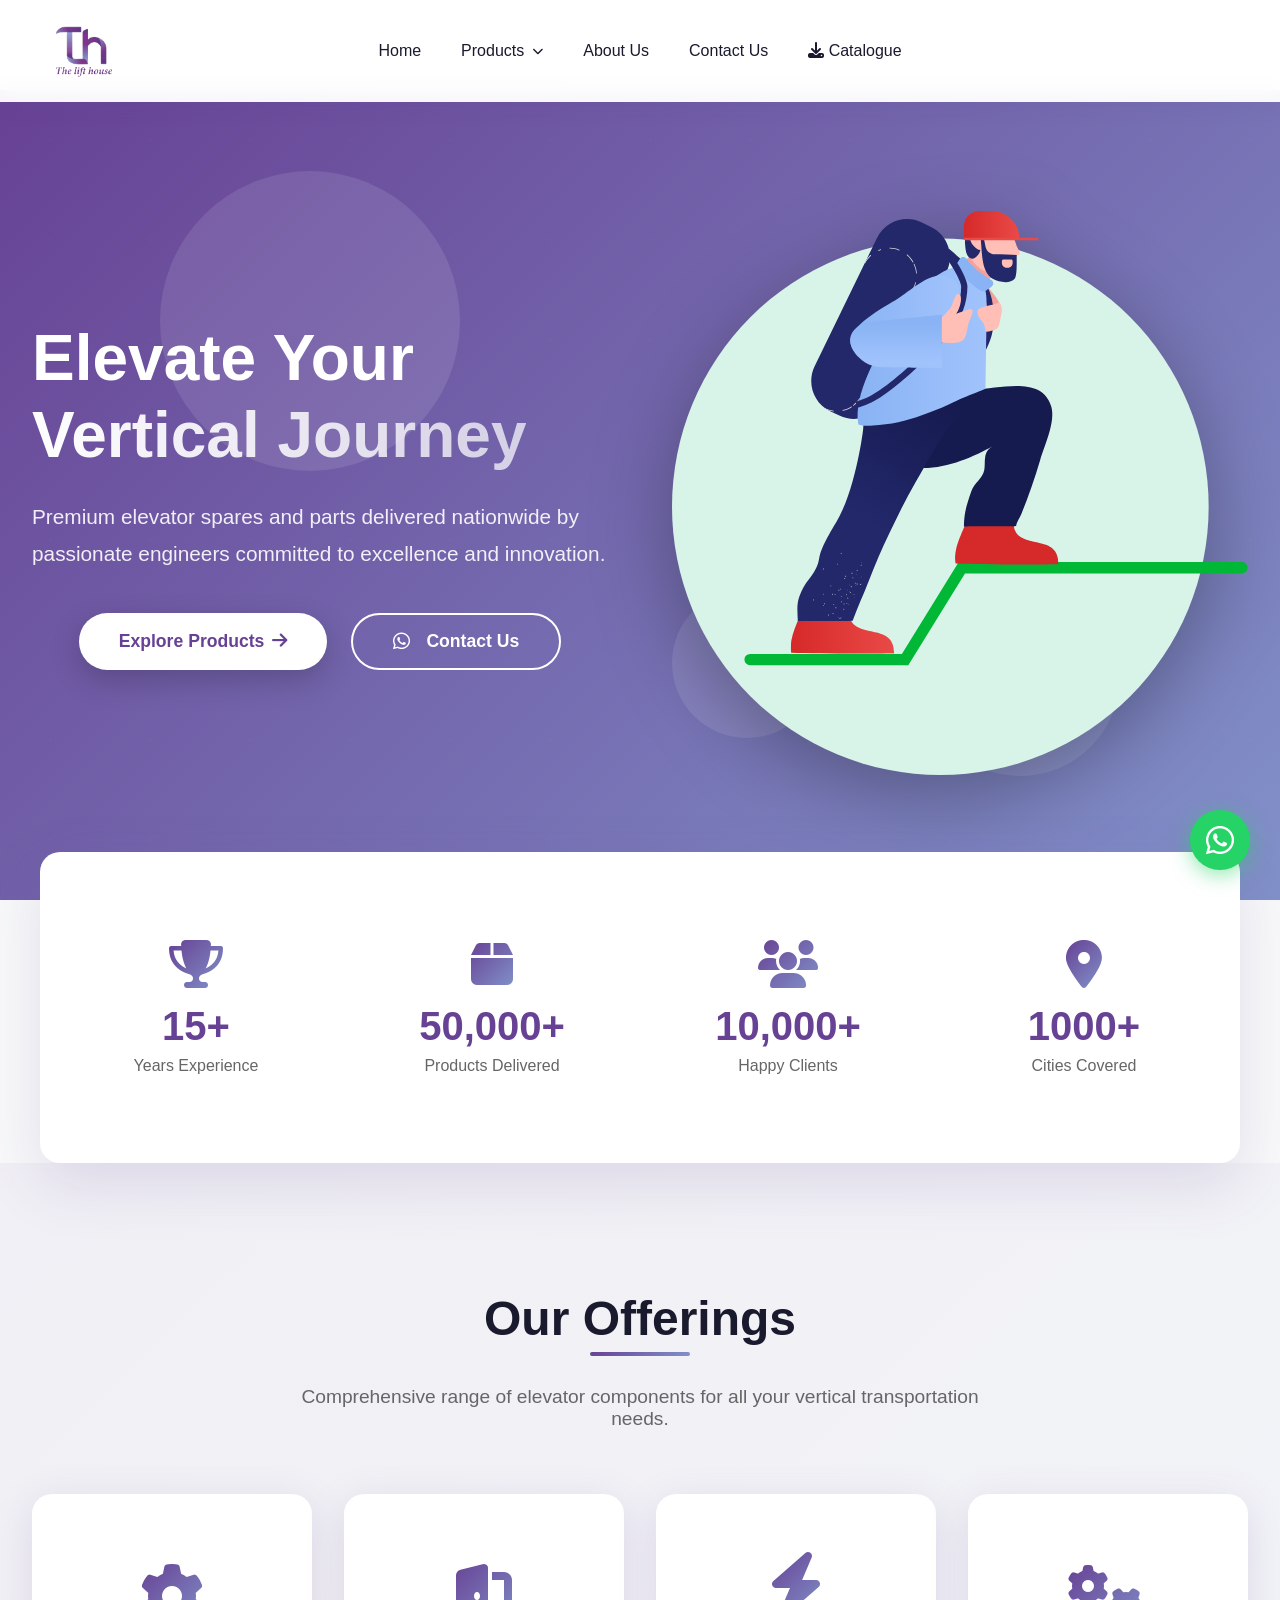
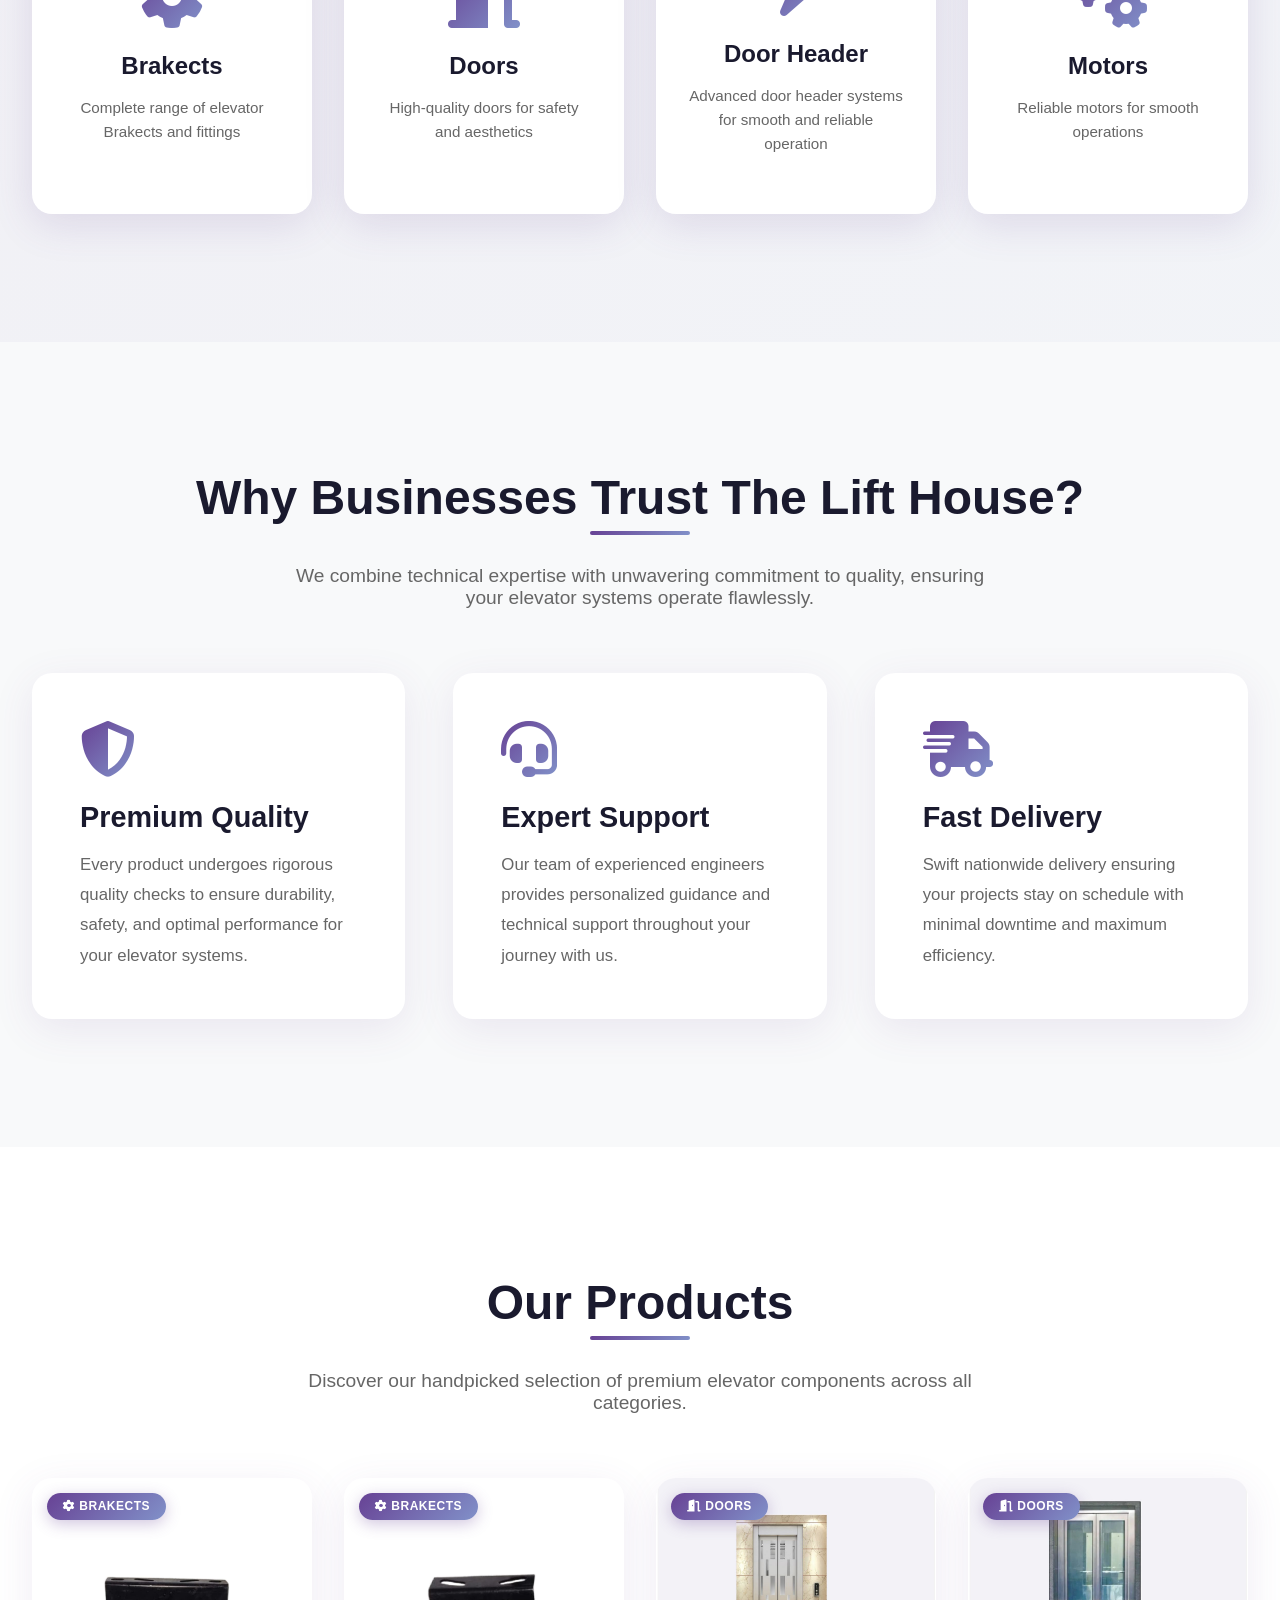
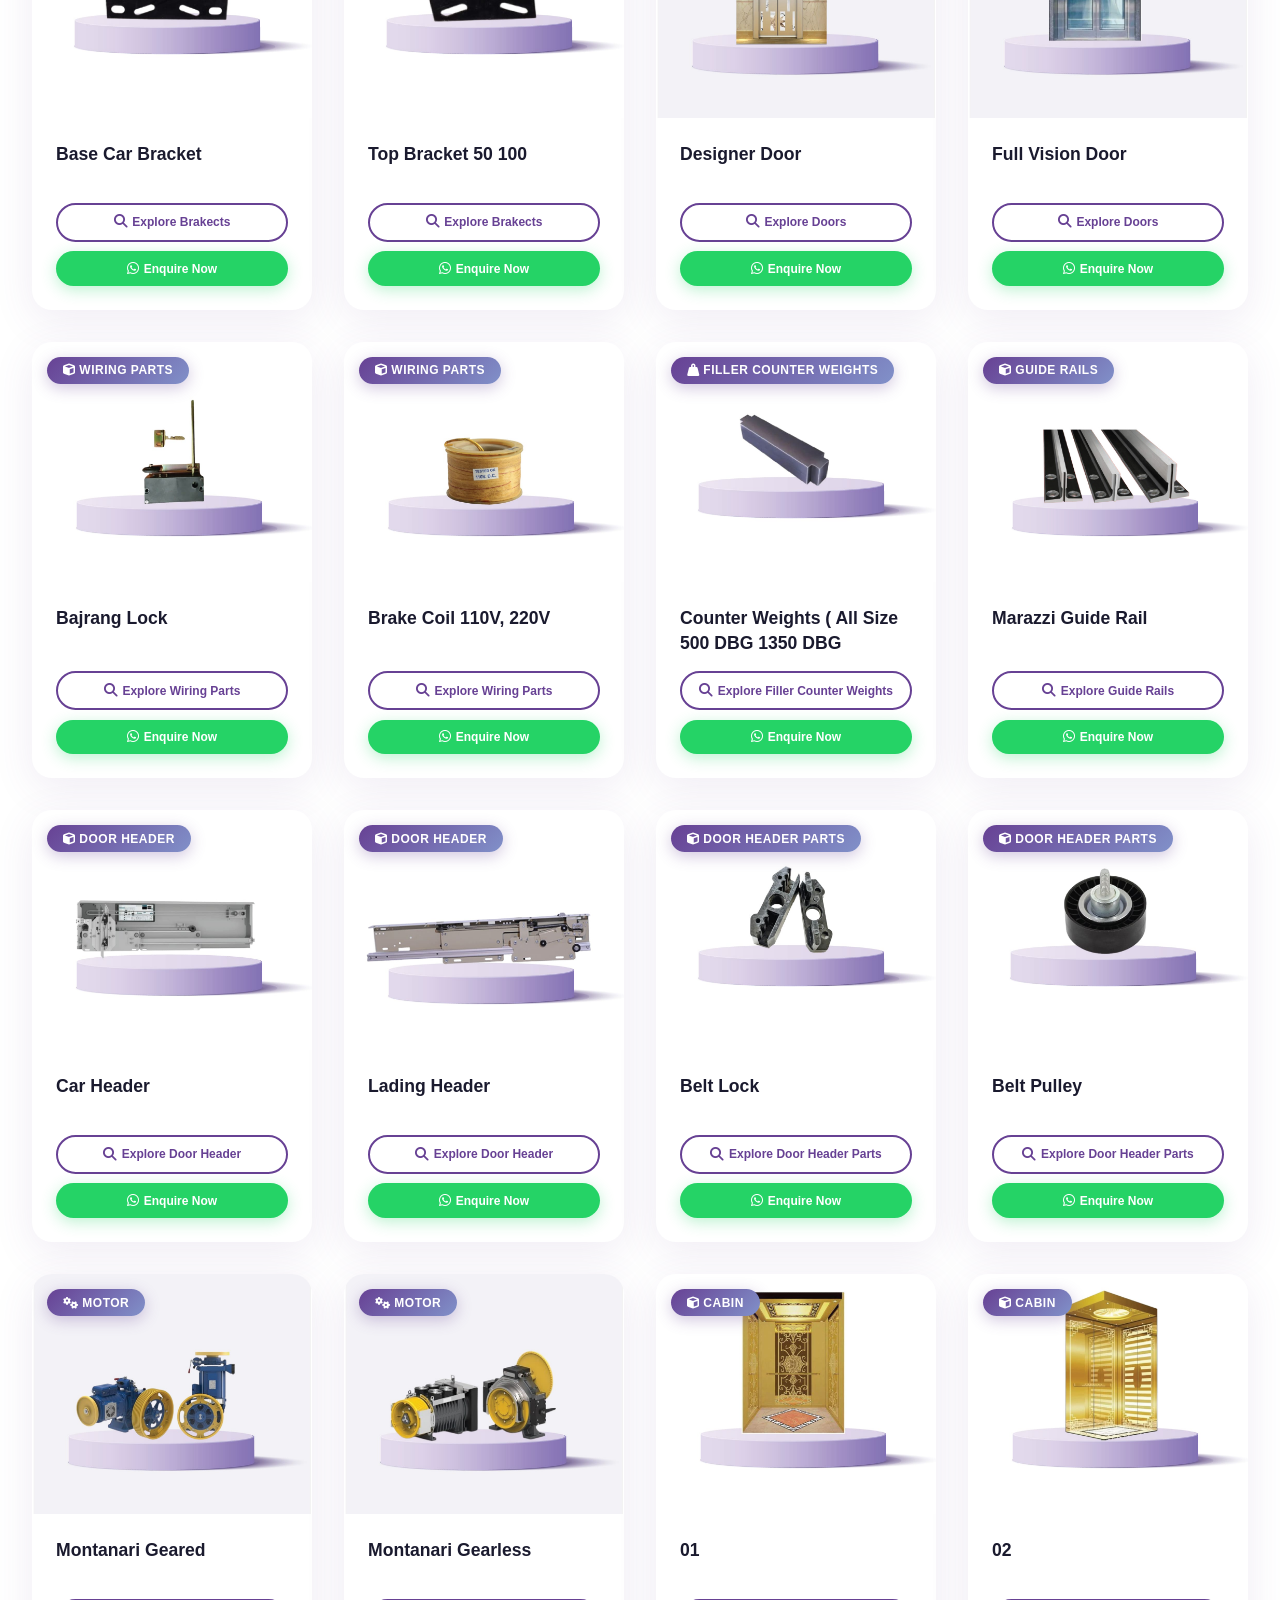
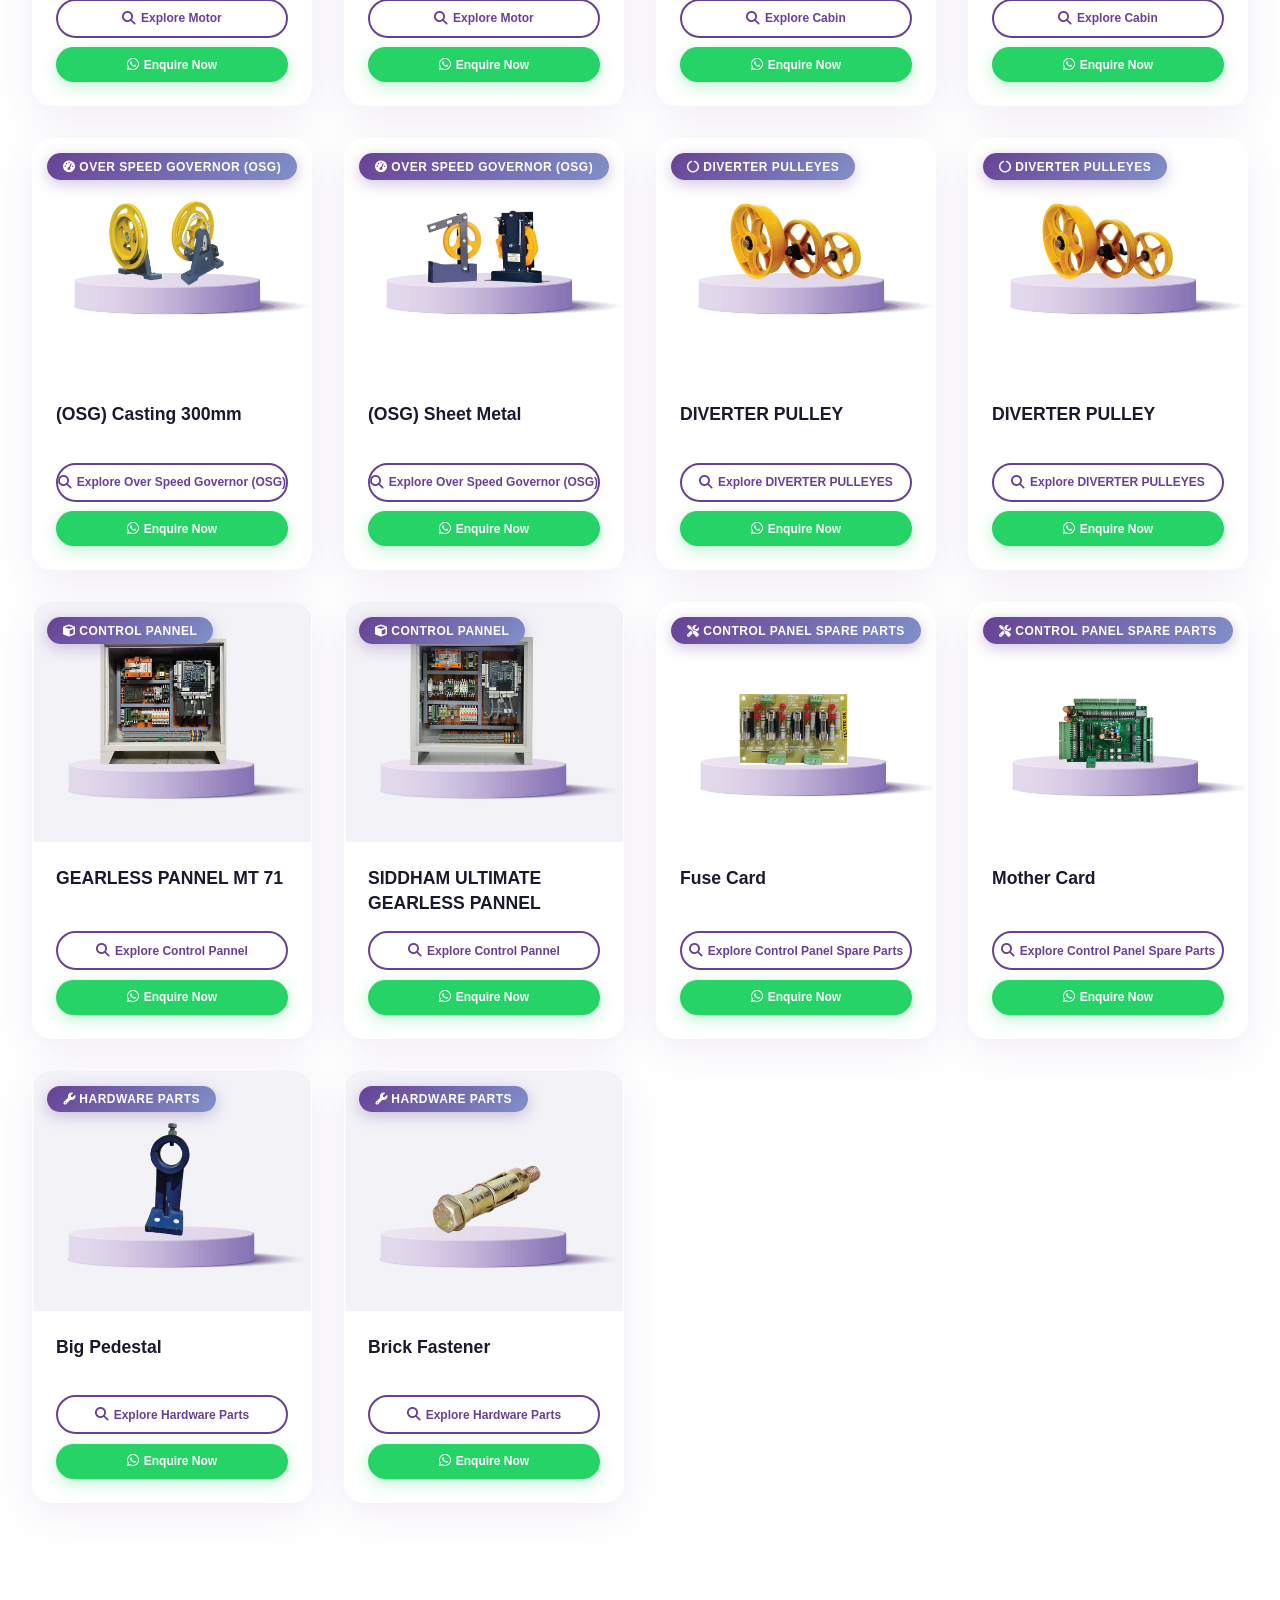
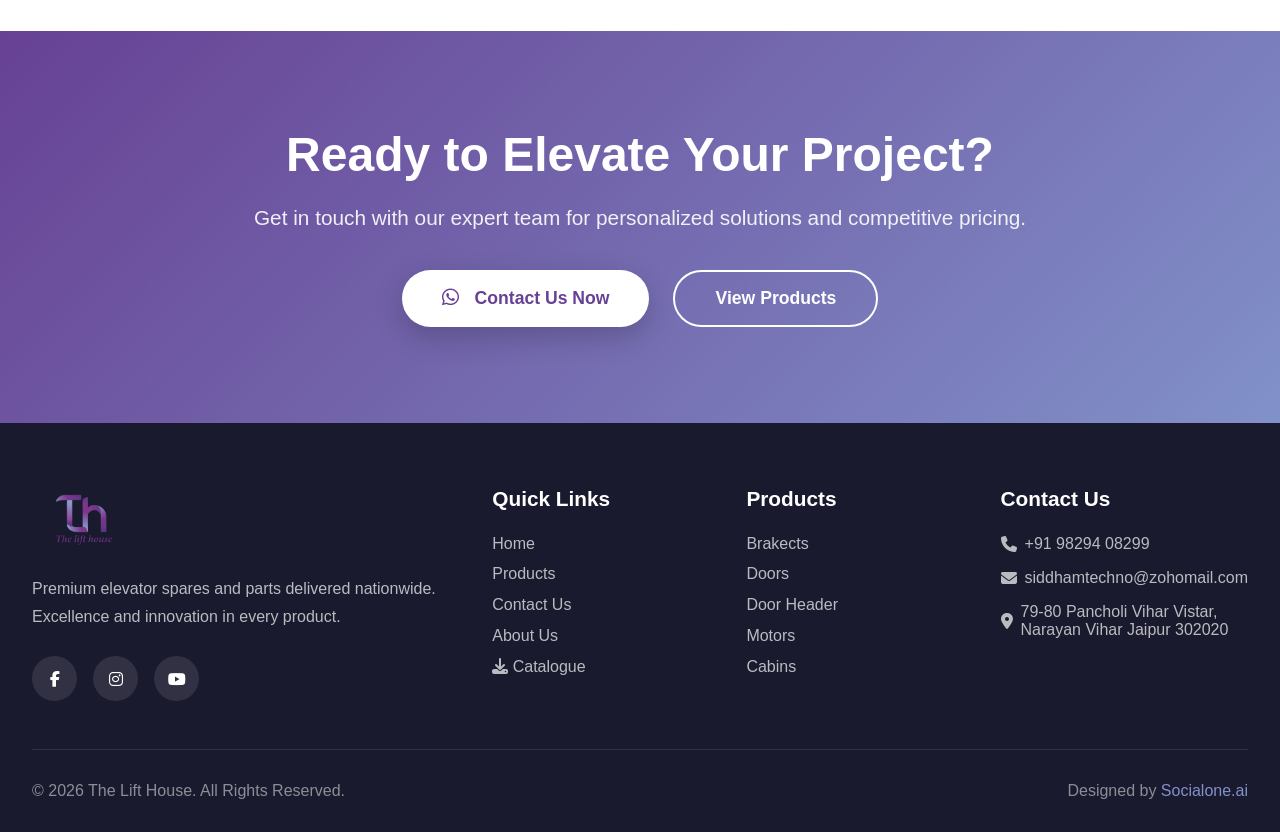
==== index.html @ 55213b2b "Updated whatsapp flow" ====
<!DOCTYPE html>
<html lang="en">
<head>
    <meta charset="UTF-8">
    <meta http-equiv="X-UA-Compatible" content="IE=edge">
    <meta name="viewport" content="width=device-width, initial-scale=1.0">
    <title>The Lift House - Premium Elevator Solutions</title>
   <link rel="stylesheet" href="https://cdnjs.cloudflare.com/ajax/libs/font-awesome/6.4.0/css/all.min.css">

    <link rel="shortcut icon" type="image/png" href="./assets/favicon.png"/>
    <script src="./js/raw_data.js"></script>
    <style>
        * {
            margin: 0;
            padding: 0;
            box-sizing: border-box;
        }

        :root {
            --primary: #674194;
            --secondary: #8191C9;
            --dark: #1a1a2e;
            --light: #f8f9fa;
            --gradient: linear-gradient(135deg, #674194 0%, #8191C9 100%);
        }

        body {
            font-family: 'Segoe UI', Tahoma, Geneva, Verdana, sans-serif;
            overflow-x: hidden;
            background: var(--light);
        }

        a {
            text-decoration: none;
            color: inherit;
        }

        .btn .fa-brands {
            margin-right: 8px;
            font-size: 1.1em;
            vertical-align: middle;
        }


       /* Header & Navigation */
.header {
    position: fixed;
    top: 0;
    width: 100%;
    background: rgba(255, 255, 255, 0.95);
    backdrop-filter: blur(10px);
    box-shadow: 0 2px 20px rgba(103, 65, 148, 0.1);
    z-index: 1000;
    transition: all 0.3s ease;
}

.header.scrolled {
    background: rgba(255, 255, 255, 0.98);
    box-shadow: 0 4px 30px rgba(103, 65, 148, 0.15);
}

.nav-container {
    max-width: 1400px;
    margin: 0 auto;
    padding: 1.2rem 2rem;
    display: flex;
    justify-content: space-between;
    align-items: center;
}

.logo img {
    height: 60px;
    transition: transform 0.3s ease;
}

.logo:hover img {
    transform: scale(1.05);
}

.nav-links {
    display: flex;
    list-style: none;
    gap: 2.5rem;
    align-items: center;
    position: absolute;
    left: 50%;
    transform: translateX(-50%);
}

.nav-links a {
    color: var(--dark);
    font-weight: 500;
    font-size: 1rem;
    position: relative;
    transition: color 0.3s ease;
}

.nav-links a::after {
    content: '';
    position: absolute;
    bottom: -5px;
    left: 0;
    width: 0;
    height: 2px;
    background: var(--gradient);
    transition: width 0.3s ease;
}

.nav-links a:hover {
    color: var(--primary);
}

.nav-links a:hover::after {
    width: 100%;
}

/* Mega Menu Dropdown Styles */
.nav-links li {
    position: relative;
}

.mega-menu-item {
    position: relative;
}

.mega-menu-trigger {
    display: flex;
    align-items: center;
    gap: 0.3rem;
    cursor: pointer;
}

.mega-dropdown-icon {
    font-size: 0.7rem;
    transition: transform 0.3s ease;
    margin-left: 0.2rem;
}

.mega-menu-item:hover .mega-dropdown-icon {
    transform: rotate(180deg);
}

.mega-menu-content {
    position: fixed;
    top: 80px;
    left: 50%;
    transform: translateX(-50%) translateY(20px);

    width: 90vw;
    max-width: 1400px;

    background: #fff;
    border-radius: 20px;
    box-shadow: 0 30px 80px rgba(0, 0, 0, 0.2);

    opacity: 0;
    visibility: hidden;
    transition: all 0.3s ease;
    z-index: 999;
    padding: 2.5rem;
    max-height: calc(100vh - 120px);
    overflow-y: auto;
    overflow-x: hidden;
}

.mega-menu-content::-webkit-scrollbar {
    width: 8px;
}

.mega-menu-content::-webkit-scrollbar-track {
    background: #f1f1f1;
    border-radius: 10px;
}

.mega-menu-content::-webkit-scrollbar-thumb {
    background: var(--primary);
    border-radius: 10px;
}

.mega-menu-content::-webkit-scrollbar-thumb:hover {
    background: var(--secondary);
}



.mega-menu-item:hover .mega-menu-content {
    opacity: 1;
    visibility: visible;
    transform: translateX(-50%) translateY(0);
}



.mega-grid {
    display: grid;
    grid-template-columns: repeat(4, 1fr);
    gap: 0;
    padding: 1rem;
    margin-bottom: 2rem;
}

.mega-category {
    padding: 1.8rem 1.5rem;
    text-align: center;
    transition: all 0.3s ease;
    cursor: pointer;
    border-radius: 15px;
    margin: 0.3rem;
}

.mega-category:hover {
    background: linear-gradient(135deg, rgba(103, 65, 148, 0.08) 0%, rgba(129, 145, 201, 0.08) 100%);
    transform: translateY(-8px);
}

.mega-category i {
    font-size: 2.8rem;
    background: linear-gradient(135deg, #674194 0%, #8191C9 100%);
    -webkit-background-clip: text;
    -webkit-text-fill-color: transparent;
    background-clip: text;
    margin-bottom: 1rem;
    display: block;
    transition: transform 0.3s ease;
}

.mega-category:hover i {
    transform: scale(1.15);
}

.mega-category h4 {
    color: #333;
    font-size: 1.05rem;
    margin-bottom: 0.5rem;
    font-weight: 600;
}

.mega-category p {
    color: #999;
    font-size: 0.85rem;
    line-height: 1.4;
}

.hamburger {
    display: none;
    flex-direction: column;
    cursor: pointer;
    gap: 5px;
}

.hamburger div {
    width: 28px;
    height: 3px;
    background: var(--primary);
    transition: all 0.3s ease;
    border-radius: 3px;
}

@media (max-width: 1024px) {
    .nav-links {
        position: fixed;
        left: -100%;
        top: 90px;
        flex-direction: column;
        background: white;
        width: 100%;
        max-height: calc(100vh - 90px);
        overflow-y: auto;
        padding: 0;
        box-shadow: 0 10px 30px rgba(0,0,0,0.1);
        transition: left 0.3s ease;
        align-items: flex-start;
        transform: none;
        gap: 0;
    }

    .nav-links.active {
        left: 0;
    }

    .nav-links > li {
        width: 100%;
        border-bottom: 1px solid #f0f0f0;
    }

    .nav-links > li > a {
        display: block;
        padding: 1rem;
        font-size: 1.1rem;
    }

    /* ========================================
   MOBILE FIX: Products Dropdown
   ======================================== */
.mega-menu-trigger {
    display: flex;
    justify-content: space-between;
    width: 100%;
    padding: 1rem;
    background: transparent;
    border: none;
    text-align: left;
    font-size: 1.1rem;
    font-weight: 500;
    color: var(--dark);
}

/* ✅ FIXED: Always open on mobile, no toggle icon */
.mega-dropdown-icon {
    display: none !important; /* Hide dropdown arrow on mobile */
}

/* ✅ COMPLETE FIX: Mobile dropdown container - ALWAYS VISIBLE */
.mega-menu-content {
    position: static !important;
    opacity: 1 !important;
    visibility: visible !important;
    transform: none !important;
    box-shadow: none;
    display: block !important; /* Always visible */
    margin: 0;
    padding: 1rem 0;
    border-radius: 0;
    background: #f8f9fa;
    width: 100%;
    max-width: 100%;
    max-height: none !important;
    overflow: visible;
    transition: none;
}

/* Remove the mobile-active class requirement */
.mega-menu-item.mobile-active .mega-menu-content {
    display: block !important;
}

/* ✅ NEW: Reorder children - Show All Products comes FIRST visually */
.mega-menu-content {
    display: flex !important;
    flex-direction: column-reverse; /* Reverses order: grid bottom, button top */
}

/* ✅ FIXED: Horizontal swipeable grid */
.mega-grid {
    display: flex !important;
    flex-wrap: nowrap;
    overflow-x: auto;
    overflow-y: hidden;
    scroll-snap-type: x mandatory;
    -webkit-overflow-scrolling: touch;
    gap: 0.8rem;
    padding: 1rem;
    margin: 0;
    margin-bottom: 0rem; /* Remove bottom margin */
    scrollbar-width: none;
    grid-template-columns: none !important;
    position: relative;
}

/* Hide scrollbar */
.mega-grid::-webkit-scrollbar {
    display: none;
}

/* ✅ FIXED: Card sizing */
.mega-category {
    flex: 0 0 75%;
    scroll-snap-align: center;
    padding: 1.2rem 1rem;
    min-width: 0;
    display: flex !important;
    flex-direction: column;
    align-items: center;
    justify-content: center;
}

.mega-category i {
    font-size: 2.2rem;
}

.mega-category h4 {
    font-size: 0.95rem;
}

.mega-category p {
    font-size: 0.75rem;
}

/* ✅ NEW: Show All Products button styling */
.mega-menu-content > div[style*="text-align:center"] {
    padding: 1rem 1rem 0.5rem 1rem;
    display: block !important;
    order: -1; /* Ensure it comes first */
}

/* ✅ NEW: Carousel dots for mobile menu products */
.mobile-menu-dots {
    display: flex;
    justify-content: center;
    gap: 0.5rem;
    padding: 1rem 0 0.5rem 0;
    background: #f8f9fa;
}

.mobile-menu-dots .carousel-dot {
    width: 8px;
    height: 8px;
    border-radius: 50%;
    background: rgba(103, 65, 148, 0.3);
    border: none;
    padding: 0;
    cursor: pointer;
    transition: all 0.3s ease;
}

.mobile-menu-dots .carousel-dot.active {
    width: 24px;
    border-radius: 4px;
    background: var(--primary);
}

/* Remove old swipe indicator */
.mega-menu-content::after {
    display: none !important;
}

.hamburger {
        display: flex;
        z-index: 1001;
    }

    .hamburger.active div:nth-child(1) {
        transform: rotate(45deg) translate(8px, 8px);
    }

    .hamburger.active div:nth-child(2) {
        opacity: 0;
    }

    .hamburger.active div:nth-child(3) {
        transform: rotate(-45deg) translate(7px, -7px);
    }

}

@media (max-width: 768px) {
    /* Even smaller screens: 85% card width */
    .mega-category {
        flex: 0 0 85%;
    }

    .logo img {
        height: 50px;
    }

    .nav-container {
        padding: 1rem;
    }
}
        /* Hero Section */
        .hero {
            margin-top: 90px;
            min-height: 90vh;
            background: var(--gradient);
            position: relative;
            overflow: hidden;
            display: flex;
            align-items: center;
            padding: 2rem;
        }

        .hero::before {
            content: '';
            position: absolute;
            top: 0;
            left: 0;
            right: 0;
            bottom: 0;
            background: url('data:image/svg+xml,<svg width="100" height="100" xmlns="http://www.w3.org/2000/svg"><rect width="100" height="100" fill="none"/><circle cx="50" cy="50" r="1" fill="rgba(255,255,255,0.1)"/></svg>');
            opacity: 0.3;
        }

        .floating-shapes {
            position: absolute;
            width: 100%;
            height: 100%;
            overflow: hidden;
        }

        .shape {
            position: absolute;
            background: rgba(255, 255, 255, 0.1);
            border-radius: 50%;
            animation: float 20s infinite ease-in-out;
        }

        .shape1 { width: 300px; height: 300px; top: 10%; left: 10%; animation-delay: 0s; }
        .shape2 { width: 200px; height: 200px; top: 60%; right: 15%; animation-delay: 2s; }
        .shape3 { width: 150px; height: 150px; bottom: 20%; left: 50%; animation-delay: 4s; }

        @keyframes float {
            0%, 100% { transform: translateY(0) rotate(0deg); }
            50% { transform: translateY(-30px) rotate(180deg); }
        }

        .hero-content {
            max-width: 1400px;
            margin: 0 auto;
            display: grid;
            grid-template-columns: 1fr 1fr;
            gap: 4rem;
            align-items: center;
            position: relative;
            z-index: 1;
        }

        .hero-text h1 {
            font-size: 4rem;
            color: white;
            margin-bottom: 1.5rem;
            line-height: 1.2;
            font-weight: 700;
            animation: slideInLeft 1s ease-out;
        }

        .hero-text h1 span {
            background: linear-gradient(90deg, #fff, rgba(255,255,255,0.7));
            -webkit-background-clip: text;
            -webkit-text-fill-color: transparent;
            background-clip: text;
        }

        .hero-text p {
            font-size: 1.3rem;
            color: rgba(255, 255, 255, 0.9);
            margin-bottom: 2.5rem;
            line-height: 1.8;
            animation: slideInLeft 1s ease-out 0.2s both;
        }

        .cta-buttons {
            display: flex;
            justify-content: center;
            gap: 1.5rem;
            animation: slideInLeft 1s ease-out 0.4s both;
        }

        .btn {
            padding: 1rem 2.5rem;
            border-radius: 50px;
            font-size: 1.1rem;
            font-weight: 600;
            cursor: pointer;
            transition: all 0.3s ease;
            border: none;
            display: inline-flex;
            align-items: center;
            gap: 0.5rem;
        }

        .btn-primary {
            background: white;
            color: var(--primary);
            box-shadow: 0 10px 30px rgba(0,0,0,0.2);
        }

        .btn-primary:hover {
            transform: translateY(-3px);
            box-shadow: 0 15px 40px rgba(0,0,0,0.3);
        }

        .btn-secondary {
            background: transparent;
            color: white;
            border: 2px solid white;
        }

        .btn-secondary:hover {
            background: white;
            color: var(--primary);
            transform: translateY(-3px);
        }

        .hero-image {
            position: relative;
            animation: slideInRight 1s ease-out;
        }

        .hero-image img {
            width: 100%;
            height: auto;
            filter: drop-shadow(0 20px 40px rgba(0,0,0,0.3));
            animation: floatImage 3s ease-in-out infinite;
        }

        @keyframes floatImage {
            0%, 100% { transform: translateY(0); }
            50% { transform: translateY(-20px); }
        }

        @keyframes slideInLeft {
            from {
                opacity: 0;
                transform: translateX(-50px);
            }
            to {
                opacity: 1;
                transform: translateX(0);
            }
        }

        @keyframes slideInRight {
            from {
                opacity: 0;
                transform: translateX(50px);
            }
            to {
                opacity: 1;
                transform: translateX(0);
            }
        }

        /* Stats Section */
        .stats {
            background: white;
            padding: 4rem 2rem;
            margin: -3rem auto 0;
            max-width: 1200px;
            border-radius: 20px;
            box-shadow: 0 20px 60px rgba(103, 65, 148, 0.15);
            position: relative;
            z-index: 10;
        }

        .stats-grid {
            display: grid;
            grid-template-columns: repeat(auto-fit, minmax(200px, 1fr));
            gap: 3rem;
            text-align: center;
        }

        .stat-item {
            padding: 1.5rem;
            transition: transform 0.3s ease;
        }

        .stat-item:hover {
            transform: translateY(-10px);
        }

        .stat-item i {
            font-size: 3rem;
            background: var(--gradient);
            -webkit-background-clip: text;
            -webkit-text-fill-color: transparent;
            background-clip: text;
            margin-bottom: 1rem;
        }

        .stat-number {
            font-size: 2.5rem;
            font-weight: 700;
            color: var(--primary);
            margin-bottom: 0.5rem;
        }

        .stat-label {
            color: #666;
            font-size: 1rem;
        }

        /* About Section */
        .about {
            padding: 8rem 2rem;
            max-width: 1400px;
            margin: 0 auto;
        }

        .section-title {
            text-align: center;
            margin-bottom: 4rem;
        }

        .section-title h2 {
            font-size: 3rem;
            color: var(--dark);
            margin-bottom: 1rem;
            position: relative;
            display: inline-block;
        }

        .section-title h2::after {
            content: '';
            position: absolute;
            bottom: -10px;
            left: 50%;
            transform: translateX(-50%);
            width: 100px;
            height: 4px;
            background: var(--gradient);
            border-radius: 2px;
        }

        .section-title p {
            color: #666;
            font-size: 1.2rem;
            max-width: 700px;
            margin: 1.5rem auto 0;
        }

        .about-grid {
            display: grid;
            grid-template-columns: repeat(auto-fit, minmax(300px, 1fr));
            gap: 3rem;
            margin-top: 4rem;
        }

        .about-card {
            background: white;
            padding: 3rem;
            border-radius: 20px;
            box-shadow: 0 10px 40px rgba(103, 65, 148, 0.1);
            transition: all 0.4s ease;
            position: relative;
            overflow: hidden;
        }

        .about-card::before {
            content: '';
            position: absolute;
            top: 0;
            left: 0;
            width: 100%;
            height: 5px;
            background: var(--gradient);
            transform: scaleX(0);
            transition: transform 0.4s ease;
        }

        .about-card:hover {
            transform: translateY(-10px);
            box-shadow: 0 20px 60px rgba(103, 65, 148, 0.2);
        }

        .about-card:hover::before {
            transform: scaleX(1);
        }

        .about-card i {
            font-size: 3.5rem;
            background: var(--gradient);
            -webkit-background-clip: text;
            -webkit-text-fill-color: transparent;
            background-clip: text;
            margin-bottom: 1.5rem;
        }

        .about-card h3 {
            font-size: 1.8rem;
            color: var(--dark);
            margin-bottom: 1rem;
        }

        .about-card p {
            color: #666;
            line-height: 1.8;
            font-size: 1.05rem;
        }

        /* Our Products Section */
.offerings {
    padding: 8rem 2rem;
    background: white;
    max-width: 1400px;
    margin: 0 auto;
}

.offerings-container {
    width: 100%;
}

.offerings-grid {
    display: grid;
    grid-template-columns: repeat(auto-fill, minmax(280px, 1fr));
    gap: 2rem;
    margin-top: 4rem;
}

.offering-card {
    background: white;
    border-radius: 20px;
    overflow: hidden;
    box-shadow: 0 10px 40px rgba(103, 65, 148, 0.1);
    transition: all 0.4s ease;
    display: flex;
    flex-direction: column;
}

.offering-card:hover {
    transform: translateY(-10px);
    box-shadow: 0 20px 60px rgba(103, 65, 148, 0.2);
}

.offering-image {
    position: relative;
    overflow: hidden;
    height: 240px;
    background: linear-gradient(135deg, rgba(103, 65, 148, 0.05) 0%, rgba(129, 145, 201, 0.05) 100%);
}

.offering-image img {
    width: 100%;
    height: 100%;
    object-fit: cover;
    transition: transform 0.5s ease;
}

.offering-card:hover .offering-image img {
    transform: scale(1.1);
}

.offering-category-badge {
    position: absolute;
    top: 15px;
    left: 15px;
    background: var(--gradient);
    color: white;
    padding: 0.4rem 1rem;
    border-radius: 50px;
    font-size: 0.75rem;
    font-weight: 600;
    text-transform: uppercase;
    letter-spacing: 0.5px;
    box-shadow: 0 4px 15px rgba(103, 65, 148, 0.3);
}

.offering-content {
    padding: 1.5rem;
    flex-grow: 1;
    display: flex;
    flex-direction: column;
}

.offering-content h4 {
    font-size: 1.1rem;
    color: var(--dark);
    margin-bottom: 1rem;
    font-weight: 600;
    line-height: 1.4;
    min-height: 2.8rem;
}

.offering-buttons {
    display: flex;
    flex-direction: column;
    gap: 0.6rem;
    margin-top: auto;
}

.offering-btn {
    width: 100%;
    padding: 0.65rem 0.8rem;
    border-radius: 50px;
    font-size: 0.75rem;
    font-weight: 600;
    cursor: pointer;
    transition: all 0.3s ease;
    border: none;
    display: flex;
    align-items: center;
    justify-content: center;
    gap: 0.3rem;
    text-decoration: none;
    white-space: nowrap;
    overflow: hidden;
    text-overflow: ellipsis;
}

.offering-btn i {
    flex-shrink: 0;
    font-size: 0.85rem;
}

.offering-btn-primary {
    background: #25D366;
    color: white;
    box-shadow: 0 4px 15px rgba(37, 211, 102, 0.3);
}

.offering-btn-primary:hover {
    background: #1ea952;
    transform: translateY(-2px);
    box-shadow: 0 6px 20px rgba(37, 211, 102, 0.4);
}

.offering-btn-secondary {
    background: transparent;
    color: var(--primary);
    border: 2px solid var(--primary);
}

.offering-btn-secondary:hover {
    background: var(--primary);
    color: white;
    transform: translateY(-2px);
}

/* Mobile optimization */
@media (max-width: 768px) {
    .offering-btn {
        font-size: 0.8rem;
        padding: 0.7rem 1rem;
    }
}

        /* Our Offerings Section - 3D Flip Cards */
        .categories {
            background: linear-gradient(135deg, rgba(103, 65, 148, 0.05) 0%, rgba(129, 145, 201, 0.05) 100%);
            padding: 8rem 2rem;
        }

        .categories-container {
            max-width: 1400px;
            margin: 0 auto;
        }

        .categories-grid {
            display: grid;
            grid-template-columns: repeat(auto-fit, minmax(280px, 1fr));
            gap: 2rem;
            margin-top: 4rem;
        }

        .flip-card-container {
            perspective: 1000px;
            height: 320px;
        }

        .flip-card {
            position: relative;
            width: 100%;
            height: 100%;
            transition: transform 0.6s;
            transform-style: preserve-3d;
            cursor: pointer;
        }

        .flip-card-container:hover .flip-card {
            transform: rotateY(180deg);
        }

        .flip-card-front,
        .flip-card-back {
            position: absolute;
            width: 100%;
            height: 100%;
            backface-visibility: hidden;
            border-radius: 20px;
            display: flex;
            flex-direction: column;
            align-items: center;
            justify-content: center;
            padding: 2.5rem 2rem;
            box-shadow: 0 10px 40px rgba(103, 65, 148, 0.15);
        }

        .flip-card-front {
            background: white;
        }

        .flip-card-back {
            background: linear-gradient(135deg, #674194, #8191C9);
            transform: rotateY(180deg);
            color: white;
        }

        .flip-card-front i {
            font-size: 4rem;
            background: linear-gradient(135deg, #674194, #8191C9);
            -webkit-background-clip: text;
            -webkit-text-fill-color: transparent;
            background-clip: text;
            margin-bottom: 1.5rem;
        }

        .flip-card-front h3 {
            font-size: 1.5rem;
            color: var(--dark);
            margin-bottom: 1rem;
            font-weight: 600;
            text-align: center;
        }

        .flip-card-front p {
            color: #666;
            font-size: 0.95rem;
            text-align: center;
            line-height: 1.6;
        }

        .flip-card-back h3 {
            font-size: 1.7rem;
            margin-bottom: 1.5rem;
            color: white;
            font-weight: 600;
            text-align: center;
        }

        .flip-card-back p {
            text-align: center;
            line-height: 1.7;
            margin-bottom: 2rem;
            color: rgba(255,255,255,0.95);
            font-size: 1rem;
        }

        .flip-card-back .explore-btn {
            padding: 1rem 2.5rem;
            background: white;
            color: var(--primary);
            border: none;
            border-radius: 50px;
            font-weight: 600;
            font-size: 1rem;
            cursor: pointer;
            transition: all 0.3s ease;
            box-shadow: 0 5px 20px rgba(0,0,0,0.2);
        }

        .flip-card-back .explore-btn:hover {
            transform: scale(1.05);
            box-shadow: 0 8px 25px rgba(0,0,0,0.3);
        }

        /* Products Section */
        .products {
            padding: 8rem 2rem;
            max-width: 1400px;
            margin: 0 auto;
        }

        .products-grid {
            display: grid;
            grid-template-columns: repeat(auto-fit, minmax(320px, 1fr));
            gap: 3rem;
            margin-top: 4rem;
        }

        .product-card {
            background: white;
            border-radius: 20px;
            overflow: hidden;
            box-shadow: 0 10px 40px rgba(103, 65, 148, 0.1);
            transition: all 0.4s ease;
            position: relative;
        }

        .product-card:hover {
            transform: translateY(-15px);
            box-shadow: 0 25px 60px rgba(103, 65, 148, 0.25);
        }

        .product-image {
            position: relative;
            overflow: hidden;
            height: 280px;
            background: linear-gradient(135deg, rgba(103, 65, 148, 0.05) 0%, rgba(129, 145, 201, 0.05) 100%);
        }

        .product-image img {
            width: 100%;
            height: 100%;
            object-fit: cover;
            transition: transform 0.5s ease;
        }

        .product-card:hover .product-image img {
            transform: scale(1.1);
        }

        .product-badge {
            position: absolute;
            top: 20px;
            right: 20px;
            background: var(--gradient);
            color: white;
            padding: 0.5rem 1rem;
            border-radius: 50px;
            font-size: 0.85rem;
            font-weight: 600;
            box-shadow: 0 5px 15px rgba(103, 65, 148, 0.3);
        }

        .product-info {
            padding: 2rem;
        }

        .product-info h3 {
            font-size: 1.5rem;
            color: var(--dark);
            margin-bottom: 1rem;
        }

        .product-price {
            display: flex;
            align-items: center;
            gap: 1rem;
            margin-bottom: 1.5rem;
        }

        .current-price {
            font-size: 2rem;
            font-weight: 700;
            color: var(--primary);
        }

        .old-price {
            font-size: 1.2rem;
            color: #999;
            text-decoration: line-through;
        }

        .buy-btn {
            width: 100%;
            padding: 1rem;
            background: var(--gradient);
            color: white;
            border: none;
            border-radius: 50px;
            font-size: 1.1rem;
            font-weight: 600;
            cursor: pointer;
            transition: all 0.3s ease;
            display: flex;
            align-items: center;
            justify-content: center;
            gap: 0.5rem;
        }

        .buy-btn:hover {
            transform: scale(1.05);
            box-shadow: 0 10px 30px rgba(103, 65, 148, 0.4);
        }

        /* CTA Section */
        .cta-section {
            background: var(--gradient);
            padding: 6rem 2rem;
            text-align: center;
            position: relative;
            overflow: hidden;
        }

        .cta-section::before {
            content: '';
            position: absolute;
            top: 0;
            left: 0;
            right: 0;
            bottom: 0;
            background: url('data:image/svg+xml,<svg width="100" height="100" xmlns="http://www.w3.org/2000/svg"><rect width="100" height="100" fill="none"/><circle cx="50" cy="50" r="1" fill="rgba(255,255,255,0.1)"/></svg>');
            opacity: 0.3;
        }

        .cta-content {
            max-width: 800px;
            margin: 0 auto;
            position: relative;
            z-index: 1;
        }

        .cta-content h2 {
            font-size: 3rem;
            color: white;
            margin-bottom: 1.5rem;
        }

        .cta-content p {
            font-size: 1.3rem;
            color: rgba(255, 255, 255, 0.9);
            margin-bottom: 2.5rem;
        }

        /* Footer */
        .footer {
            background: #1a1a2e;
            color: white;
            padding: 4rem 2rem 2rem;
        }

        .footer-container {
            max-width: 1400px;
            margin: 0 auto;
        }

        .footer-grid {
            display: grid;
            grid-template-columns: 2fr 1fr 1fr 1fr;
            gap: 3rem;
            margin-bottom: 3rem;
        }

        .footer-logo img {
            height: 60px;
            margin-bottom: 1.5rem;
        }

        .footer-about {
            color: rgba(255, 255, 255, 0.7);
            line-height: 1.8;
            margin-bottom: 1.5rem;
        }

        .footer-contact {
            display: flex;
            flex-direction: column;
            gap: 1rem;
        }

        .footer-contact a {
            color: rgba(255, 255, 255, 0.7);
            transition: color 0.3s ease;
            display: flex;
            align-items: center;
            gap: 0.5rem;
        }

        .footer-contact a:hover {
            color: var(--secondary);
        }

        .footer-section h3 {
            font-size: 1.3rem;
            margin-bottom: 1.5rem;
            color: white;
        }

        .footer-links {
            list-style: none;
        }

        .footer-links li {
            margin-bottom: 0.8rem;
        }

        .footer-links a {
            color: rgba(255, 255, 255, 0.7);
            transition: all 0.3s ease;
            display: inline-block;
        }

        .footer-links a:hover {
            color: white;
            padding-left: 5px;
        }

        .social-links {
            display: flex;
            gap: 1rem;
            margin-top: 1.5rem;
        }

        .social-links a {
            width: 45px;
            height: 45px;
            background: rgba(255, 255, 255, 0.1);
            border-radius: 50%;
            display: flex;
            align-items: center;
            justify-content: center;
            transition: all 0.3s ease;
        }

        .social-links a:hover {
            background: var(--gradient);
            transform: translateY(-5px);
        }

        .footer-bottom {
            border-top: 1px solid rgba(255, 255, 255, 0.1);
            padding-top: 2rem;
            display: flex;
            justify-content: space-between;
            align-items: center;
            color: rgba(255, 255, 255, 0.5);
        }

        .back-to-top {
            background: var(--gradient);
            color: white;
            width: 50px;
            height: 50px;
            border-radius: 50%;
            display: flex;
            align-items: center;
            justify-content: center;
            cursor: pointer;
            transition: all 0.3s ease;
            position: fixed;
            bottom: 30px;
            left: 30px;
            right: auto;
            z-index: 999;
            opacity: 0;
            pointer-events: none;
        }

        .back-to-top.visible {
            opacity: 1;
            pointer-events: all;
        }

        .back-to-top:hover {
            transform: translateY(-5px);
            box-shadow: 0 10px 30px rgba(103, 65, 148, 0.4);
        }

        .whatsapp-float {
            position: fixed;
            bottom: 30px;
            right: 30px;
            left: auto;
            background: #25D366;
            color: white;
            width: 60px;
            height: 60px;
            border-radius: 50%;
            display: flex;
            align-items: center;
            justify-content: center;
            font-size: 2rem;
            cursor: pointer;
            box-shadow: 0 5px 20px rgba(37, 211, 102, 0.5);
            z-index: 999;
            animation: pulse 2s infinite;
        }

        @keyframes pulse {
            0%, 100% { transform: scale(1); }
            50% { transform: scale(1.1); }
        }

        /* ========================================
           MOBILE-SPECIFIC CARD OPTIMIZATIONS
           ======================================== */
        
        /* MOBILE: Horizontal Swipeable Cards for Categories */
        @media (max-width: 768px) {
            .categories {
                padding: 4rem 0;
            }

            .categories-container {
                padding: 0 1rem;
            }

            .categories-grid {
                display: flex;
                overflow-x: auto;
                overflow-y: hidden;
                scroll-snap-type: x mandatory;
                scroll-behavior: smooth;
                gap: 1rem;
                margin-top: 2rem;
                padding: 1rem 0.5rem;
                -webkit-overflow-scrolling: touch;
                scrollbar-width: none;
                position: relative;
                width: 100%;
            }

            .categories-grid::-webkit-scrollbar {
                display: none;
            }

            .flip-card-container {
                flex: 0 0 85%;
                scroll-snap-align: center;
                height: 280px;
                opacity: 1 !important;
                visibility: visible !important;
                transform: none !important;
                transition: none !important;
            }

            .flip-card-container:hover .flip-card {
                transform: none;
            }

            .flip-card-container.flipped .flip-card {
                transform: rotateY(180deg);
            }

            .flip-card-front,
            .flip-card-back {
                padding: 2rem 1.5rem;
            }

            .flip-card-front i {
                font-size: 3rem;
            }

            .flip-card-front h3 {
                font-size: 1.3rem;
            }

            .flip-card-back h3 {
                font-size: 1.4rem;
            }

            /* Mobile: Swipe Indicator */
            .categories::after {
                content: '← Swipe →';
                display: block;
                text-align: center;
                color: var(--primary);
                font-size: 0.9rem;
                margin-top: 1rem;
                font-weight: 600;
            }

            /* MOBILE: About Cards - Accordion Style */
.about {
    padding: 4rem 1rem;
}

.about-grid {
    gap: 1rem;
    margin-top: 2rem;
}

.about-card {
    padding: 1.5rem;
    cursor: pointer;
    max-height: 90px;
    overflow: hidden;
    transition: max-height 0.4s ease, padding 0.4s ease;
    position: relative;
}

.about-card.expanded {
    max-height: 500px;
    padding: 2rem 1.5rem;
}

/* Hide icon when collapsed, show heading */
.about-card i {
    display: none;
}

.about-card.expanded i {
    display: block;
}

/* Show heading prominently when collapsed */
.about-card h3 {
    font-size: 1.1rem;
    margin-bottom: 0;
    opacity: 1;
    transition: all 0.3s ease;
    padding-right: 2rem; /* Space for arrow */
}

.about-card.expanded h3 {
    font-size: 1.8rem;
    margin-bottom: 1rem;
    margin-top: 1rem;
}

/* Expand/collapse indicator */
.about-card::after {
    content: '▼';
    position: absolute;
    top: 1.5rem;
    right: 1.5rem;
    color: var(--primary);
    font-size: 1rem;
    transition: transform 0.3s ease;
}

.about-card.expanded::after {
    transform: rotate(180deg);
}

/* Hide description when collapsed */
.about-card p {
    opacity: 0;
    max-height: 0;
    margin-top: 0;
    transition: opacity 0.3s ease, max-height 0.3s ease;
}

.about-card.expanded p {
    opacity: 1;
    max-height: 200px;
    margin-top: 1rem;
}

            /* MOBILE: Offerings Grid - Swipeable */
            .offerings {
                padding: 4rem 0;
            }

            .offerings-container {
                padding: 0 1rem;
            }

            .offerings-grid {
                display: flex;
                overflow-x: auto;
                scroll-snap-type: x mandatory;
                scroll-behavior: smooth;
                gap: 1rem;
                margin-top: 2rem;
                padding: 0.5rem;
                -webkit-overflow-scrolling: touch;
                scrollbar-width: none;
                position: relative;
                width: 100%;
            }

            .offerings-grid::-webkit-scrollbar {
                display: none;
            }

            .offering-card {
                flex: 0 0 85%;
                scroll-snap-align: center;
                opacity: 1 !important;
                visibility: visible !important;
                transform: none !important;
            }

            .offering-image {
                height: 200px;
            }

            .offering-buttons {
                flex-direction: column;
            }

            .offering-btn {
                width: 100%;
            }

/* MOBILE: Stats - Swipeable */
.stats {
    margin: -2rem 1rem 0;
    padding: 2rem 1rem 1rem 1rem;
}

.stats-grid {
    display: flex;
    overflow-x: auto;
    scroll-snap-type: x mandatory;
    gap: 1.5rem;
    padding: 1rem 0;
    -webkit-overflow-scrolling: touch;
    scrollbar-width: none;
}

.stats-grid::-webkit-scrollbar {
    display: none;
}

.stat-item {
    flex: 0 0 70%;
    scroll-snap-align: center;
    padding: 1rem;
}

/* Stats carousel dots */
#stats-dots {
    display: flex;
    justify-content: center;
    gap: 0.5rem;
    padding: 1rem 0 0.5rem 0;
    margin-top: 0.5rem;
}

            /* MOBILE: Section Titles */
            .section-title h2 {
                font-size: 1.8rem;
            }

            .section-title p {
                font-size: 1rem;
            }

            /* MOBILE: Hero Section */
            .hero {
                min-height: auto;
                padding: 3rem 1rem;
            }

            .hero-content {
                grid-template-columns: 1fr;
                gap: 2rem;
            }

            .hero-text h1 {
                font-size: 2.2rem;
            }

            .hero-text p {
                font-size: 1rem;
            }

            .cta-buttons {
                flex-direction: column;
                gap: 1rem;
            }

            .btn {
                width: 100%;
                justify-content: center;
                padding: 0.9rem 2rem;
                font-size: 1rem;
            }

            /* MOBILE: CTA Section */
            .cta-section {
                padding: 3rem 1rem;
            }

            .cta-content h2 {
                font-size: 1.8rem;
            }

            .cta-content p {
                font-size: 1rem;
            }

            /* MOBILE: Footer */
            .footer {
                padding: 3rem 1rem 1.5rem;
            }

            .footer-grid {
                grid-template-columns: 1fr;
                gap: 2rem;
            }

            .footer-bottom {
                flex-direction: column;
                gap: 1rem;
                text-align: center;
            }

            /* MOBILE: Floating Buttons */
            .whatsapp-float {
                width: 50px;
                height: 50px;
                font-size: 1.5rem;
                bottom: 20px;
                right: 20px;
            }

            .back-to-top {
                width: 45px;
                height: 45px;
                font-size: 1.2rem;
                bottom: 20px;
                left: 20px;
            }
        }

        /* MOBILE: Smaller screens */
        @media (max-width: 480px) {
            .flip-card-container {
                flex: 0 0 90%;
            }

            .stat-item {
                flex: 0 0 80%;
            }

            .offering-card {
                flex: 0 0 90%;
            }
        }
        /* ========================================
   MOBILE ONLY: Carousel Dots Indicator
   ======================================== */
@media (max-width: 768px) {
    .carousel-dots {
        display: flex;
        justify-content: center;
        gap: 0.5rem;
        padding: 1.5rem 0 1rem 0;
        margin-top: 0.5rem;
    }

    .carousel-dot {
        width: 8px;
        height: 8px;
        border-radius: 50%;
        background: rgba(103, 65, 148, 0.3);
        border: none;
        padding: 0;
        cursor: pointer;
        transition: all 0.3s ease;
    }

    .carousel-dot.active {
        width: 24px;
        border-radius: 4px;
        background: var(--primary);
    }

    .carousel-dot:hover {
        background: var(--primary);
    }

    /* Remove the static swipe text */
    .categories::after,
    .offerings::after {
        display: none !important;
    }
}
    </style>
</head>
<body>
    <header class="header">
        <nav class="nav-container">
            <div class="logo">
                <a href="index.html">
                    <img src="./assets/images/index/logoooooooooo-removebg-preview.png" alt="The Lift House">
                </a>
            </div>
            <ul class="nav-links">
                <li><a href="index.html">Home</a></li>
                <li class="mega-menu-item">
                    <a href="javascript:void(0);" class="mega-menu-trigger">
                        Products <i class="fa fa-chevron-down mega-dropdown-icon"></i>
                    </a>
                    <div class="mega-menu-content">
                        <div class="mega-grid">
                            <div class="mega-category" onclick="load('Brakects')">
                                <i class="fa fa-cog"></i>
                                <h4>Brakects</h4>
                                <p>Premium fittings</p>
                            </div>
                            <div class="mega-category" onclick="load('Doors')">
                                <i class="fa fa-door-open"></i>
                                <h4>Doors</h4>
                                <p>Safety & style</p>
                            </div>
                            <div class="mega-category" onclick="load('Door Header')">
                                <i class="fa fa-bolt"></i>
                                <h4>Door Header</h4>
                                <p>Premium headers</p>
                            </div>
                            <div class="mega-category" onclick="load('Headers')">
                                <i class="fa fa-building"></i>
                                <h4>Headers</h4>
                                <p>Modern designs</p>
                            </div>
                            <div class="mega-category" onclick="load('Safeties and Hardware')">
                                <i class="fa fa-shield-alt"></i>
                                <h4>Safeties and Hardware</h4>
                                <p>Premium safety</p>
                            </div>
                            <div class="mega-category" onclick="load('Motor')">
                                <i class="fa fa-cogs"></i>
                                <h4>Motors</h4>
                                <p>Smooth operation</p>
                            </div>
                            <div class="mega-category" onclick="load('Cabin')">
                                <i class="fa fa-cube"></i>
                                <h4>Cabins</h4>
                                <p>Elegant interiors</p>
                            </div>
                            <div class="mega-category" onclick="load('Control Pannels')">
                                <i class="fa fa-microchip"></i>
                                <h4>Control Pannels</h4>
                                <p>Smart controls</p>
                            </div>
                            <div class="mega-category" onclick="load('Control Panel Spare Parts')">
                                <i class="fa fa-tools"></i>
                                <h4>Control Panel Spare Parts</h4>
                                <p>Spare components</p>
                            </div>
                            <div class="mega-category" onclick="load('DIVERTER PULLEYES')">
                                <i class="fa fa-circle-notch"></i>
                                <h4>DIVERTER PULLEYES</h4>
                                <p>Precision parts</p>
                            </div>
                            <div class="mega-category" onclick="load('Filler Counter Weights')">
                                <i class="fa fa-weight-hanging"></i>
                                <h4>Filler Counter Weights</h4>
                                <p>Balance weights</p>
                            </div>
                            <div class="mega-category" onclick="load('Guide Rail')">
                                <i class="fa fa-road"></i>
                                <h4>Guide Rail</h4>
                                <p>Track systems</p>
                            </div>
                            <div class="mega-category" onclick="load('Hardware Parts')">
                                <i class="fa fa-wrench"></i>
                                <h4>Hardware Parts</h4>
                                <p>Essential parts</p>
                            </div>
                            <div class="mega-category" onclick="load('Over Speed Governor (OSG)')">
                                <i class="fa fa-tachometer-alt"></i>
                                <h4>Over Speed Governor (OSG)</h4>
                                <p>Speed governors</p>
                            </div>
                        </div>
                        <div id="mobile-menu-dots" class="mobile-menu-dots"></div>
                        <div style="text-align:center; margin-top:2rem;">
                            <a href="products.html" class="btn btn-primary">
                                Show All Products <i class="fa fa-arrow-right"></i>
                            </a>
                        </div>
                    </div>
                </li>
                <li><a href="about-us.html">About Us</a></li>
                <li><a href="contact.html">Contact Us</a></li>
                <li><a href="./assets/catalogue.pdf" target="_blank" download><i class="fa fa-download"></i> Catalogue</a></li>
            </ul>
            <div class="hamburger" onclick="toggleMenu()">
                <div></div>
                <div></div>
                <div></div>
            </div>
        </nav>
    </header>

    <section class="hero">
        <div class="floating-shapes">
            <div class="shape shape1"></div>
            <div class="shape shape2"></div>
            <div class="shape shape3"></div>
        </div>
        <div class="hero-content">
            <div class="hero-text">
                <h1>Elevate Your <span>Vertical Journey</span></h1>
                <p>Premium elevator spares and parts delivered nationwide by passionate engineers committed to excellence and innovation.</p>
                <div class="cta-buttons">
                    <button class="btn btn-primary" onclick="window.location.href='products.html'">
                        Explore Products <i class="fa fa-arrow-right"></i>
                    </button>
                    <button class="btn btn-secondary" onclick="buy_now(-1)">
                        <i class="fa-brands fa-whatsapp"></i> Contact Us
                    </button>
                </div>
            </div>
            <div class="hero-image">
                <img src="./assets/images/index/step.svg" alt="Elevator">
            </div>
        </div>
    </section>

<section class="stats">
    <div class="stats-grid" data-carousel="stats">
        <div class="stat-item">
            <i class="fa fa-trophy"></i>
            <div class="stat-number">15+</div>
            <div class="stat-label">Years Experience</div>
        </div>
        <div class="stat-item">
            <i class="fa fa-box"></i>
            <div class="stat-number">50,000+</div>
            <div class="stat-label">Products Delivered</div>
        </div>
        <div class="stat-item">
            <i class="fa fa-users"></i>
            <div class="stat-number">10,000+</div>
            <div class="stat-label">Happy Clients</div>
        </div>
        <div class="stat-item">
            <i class="fa fa-map-marker-alt"></i>
            <div class="stat-number">1000+</div>
            <div class="stat-label">Cities Covered</div>
        </div>
    </div>
    <div id="stats-dots" class="carousel-dots"></div>
</section>

    <section class="categories">
        <div class="categories-container">
            <div class="section-title">
                <h2>Our Offerings</h2>
                <p>Comprehensive range of elevator components for all your vertical transportation needs.</p>
            </div>
            <div class="categories-grid" data-carousel="categories">
                <div class="flip-card-container" onclick="toggleFlipCard(this, 'Brakects')">
                    <div class="flip-card">
                        <div class="flip-card-front">
                            <i class="fa fa-cog"></i>
                            <h3>Brakects</h3>
                            <p>Complete range of elevator Brakects and fittings</p>
                        </div>
                        <div class="flip-card-back">
                            <h3>Brakects</h3>
                            <p>Explore our comprehensive collection of elevator brakects and premium fittings</p>
                            <button class="explore-btn">View Products</button>
                        </div>
                    </div>
                </div>
                
                <div class="flip-card-container" onclick="toggleFlipCard(this, 'Doors')">
                    <div class="flip-card">
                        <div class="flip-card-front">
                            <i class="fa fa-door-open"></i>
                            <h3>Doors</h3>
                            <p>High-quality doors for safety and aesthetics</p>
                        </div>
                        <div class="flip-card-back">
                            <h3>Doors</h3>
                            <p>Premium quality elevator doors combining safety with elegant aesthetics</p>
                            <button class="explore-btn">View Products</button>
                        </div>
                    </div>
                </div>
                
                <div class="flip-card-container" onclick="toggleFlipCard(this, 'Door Header')">
                    <div class="flip-card">
                        <div class="flip-card-front">
                            <i class="fa fa-bolt"></i>
                            <h3>Door Header</h3>
                            <p>Advanced door header systems for smooth and reliable operation</p>
                        </div>
                        <div class="flip-card-back">
                            <h3>Door Header</h3>
                            <p>State-of-the-art door header systems for smooth and reliable elevator operation</p>
                            <button class="explore-btn">View Products</button>
                        </div>
                    </div>
                </div>
                
                
                <div class="flip-card-container" onclick="toggleFlipCard(this, 'Motor')">
                    <div class="flip-card">
                        <div class="flip-card-front">
                            <i class="fa fa-cogs"></i>
                            <h3>Motors</h3>
                            <p>Reliable motors for smooth operations</p>
                        </div>
                        <div class="flip-card-back">
                            <h3>Motors</h3>
                            <p>High-performance motors ensuring smooth and efficient elevator operation</p>
                            <button class="explore-btn">View Products</button>
                        </div>
                    </div>
                </div>
                
            </div>
            <div id="categories-dots" class="carousel-dots"></div>
        </div>
    </section>

    <section class="about">
        <div class="section-title">
            <h2>Why Businesses Trust The Lift House?</h2>
            <p>We combine technical expertise with unwavering commitment to quality, ensuring your elevator systems operate flawlessly.</p>
        </div>
        <div class="about-grid">
            <div class="about-card" onclick="toggleAboutCard(this)">
                <i class="fa fa-shield-alt"></i>
                <h3>Premium Quality</h3>
                <p>Every product undergoes rigorous quality checks to ensure durability, safety, and optimal performance for your elevator systems.</p>
            </div>
            <div class="about-card" onclick="toggleAboutCard(this)">
                <i class="fa fa-headset"></i>
                <h3>Expert Support</h3>
                <p>Our team of experienced engineers provides personalized guidance and technical support throughout your journey with us.</p>
            </div>
            <div class="about-card" onclick="toggleAboutCard(this)">
                <i class="fa fa-shipping-fast"></i>
                <h3>Fast Delivery</h3>
                <p>Swift nationwide delivery ensuring your projects stay on schedule with minimal downtime and maximum efficiency.</p>
            </div>
        </div>
    </section>

<section class="offerings">
    <div class="offerings-container">
        <div class="section-title">
            <h2>Our Products</h2>
            <p>Discover our handpicked selection of premium elevator components across all categories.</p>
        </div>
        <div id="offerings-grid" class="offerings-grid"></div>
    </div>
</section>

    <section class="cta-section">
        <div class="cta-content">
            <h2>Ready to Elevate Your Project?</h2>
            <p>Get in touch with our expert team for personalized solutions and competitive pricing.</p>
            <div class="cta-buttons">
                <button class="btn btn-primary" onclick="buy_now(-1)">
                    <i class="fa-brands fa-whatsapp"></i> Contact Us Now
                </button>
                <button class="btn btn-secondary" onclick="window.location.href='products.html'">
                    View Products
                </button>
            </div>
        </div>
    </section>

    <footer class="footer">
        <div class="footer-container">
            <div class="footer-grid">
                <div>
                    <div class="footer-logo">
                        <a href="index.html"><img src="./assets/images/index/logoooooooooo-removebg-preview.png" alt="The Lift House"></a>
                    </div>
                    <p class="footer-about">
                        Premium elevator spares and parts delivered nationwide. Excellence and innovation in every product.
                    </p>
                    <div class="social-links">
                        <a href="https://www.facebook.com/profile.php?id=100073875736493" target="_blank"><i class="fab fa-facebook-f"></i></a>
                        <a href="https://www.instagram.com/siddham_techno?igsh=MzRiZmR1NzZ4MjY0" target="_blank"><i class="fab fa-instagram"></i></a>
                        <a href="https://youtube.com/@thelifthouse7591?si=EkiU2qevZdtfyx-G" target="_blank"><i class="fab fa-youtube"></i></a>
                    </div>
                </div>
                <div class="footer-section">
                    <h3>Quick Links</h3>
                    <ul class="footer-links">
                        <li><a href="index.html">Home</a></li>
                        <li><a href="products.html">Products</a></li>
                        <li><a href="contact.html">Contact Us</a></li>
                        <li><a href="about-us.html" class="active">About Us</a></li>
                        <li><a href="./assets/catalogue.pdf" target="_blank" download><i class="fa fa-download"></i> Catalogue</a></li>
                    </ul>
                </div>
                <div class="footer-section">
                    <h3>Products</h3>
                    <ul class="footer-links">
                        <li><a href="javascript:void(0);" onclick="load('Brakects')">Brakects</a></li>
                        <li><a href="javascript:void(0);" onclick="load('Doors')">Doors</a></li>
                        <li><a href="javascript:void(0);" onclick="load('Door Header')">Door Header</a></li>
                        <li><a href="javascript:void(0);" onclick="load('Motors')">Motors</a></li>
                        <li><a href="javascript:void(0);" onclick="load('Cabin')">Cabins</a></li>
                    </ul>
                </div>
                <div class="footer-section">
                    <h3>Contact Us</h3>
                    <div class="footer-contact">
                        <a href="tel:+919829408299"><i class="fa fa-phone"></i> +91 98294 08299</a>
                        <a href="mailto:siddhamtechno@zohomail.com"><i class="fa fa-envelope"></i> siddhamtechno@zohomail.com</a>
                        <a href="#"><i class="fa fa-map-marker-alt"></i> 79-80 Pancholi Vihar Vistar, Narayan Vihar Jaipur 302020</a>
                    </div>
                </div>
            </div>
            <div class="footer-bottom">
                <p>&copy; 2026 The Lift House. All Rights Reserved.</p>
                <p>Designed by <a href="#" target="_blank" style="color: var(--secondary)">Socialone.ai</a></p>
            </div>
        </div>
    </footer>

    <div class="whatsapp-float" onclick="buy_now(-1)">
        <i class="fa-brands fa-whatsapp"></i>
    </div>

    <div class="back-to-top" onclick="scrollToTop()">
        <i class="fa fa-arrow-up"></i>
    </div>

    <script>
    // ========================================
    // MOBILE-SPECIFIC: Enhanced Menu Toggle
    // ========================================
    function toggleMenu() {
        const navLinks = document.querySelector('.nav-links');
        const hamburger = document.querySelector('.hamburger');
        navLinks.classList.toggle('active');
        hamburger.classList.toggle('active');
    }

    // ========================================
    // MOBILE-SPECIFIC: Mega Menu Dropdown Fix
    // ========================================
    document.addEventListener('DOMContentLoaded', function() {
        const megaMenuItem = document.querySelector('.mega-menu-item');
        const megaMenuTrigger = megaMenuItem.querySelector('.mega-menu-trigger');
        
        // Mobile: Click to toggle dropdown
        if (window.innerWidth <= 1024) {
            megaMenuTrigger.addEventListener('click', function(e) {
                e.preventDefault();
                e.stopPropagation();
                megaMenuItem.classList.toggle('mobile-active');
            });
        }
        
        // Handle window resize
        window.addEventListener('resize', function() {
            if (window.innerWidth > 1024) {
                megaMenuItem.classList.remove('mobile-active');
            }
        });

        // Close menu when clicking outside
        document.addEventListener('click', function(e) {
            if (window.innerWidth <= 1024) {
                const navLinks = document.querySelector('.nav-links');
                const hamburger = document.querySelector('.hamburger');
                
                if (!e.target.closest('.nav-container')) {
                    navLinks.classList.remove('active');
                    hamburger.classList.remove('active');
                    megaMenuItem.classList.remove('mobile-active');
                }
            }
        });
    });

    // ========================================
    // MOBILE-SPECIFIC: Flip Card Toggle
    // ========================================
    function toggleFlipCard(container, category) {
        if (window.innerWidth <= 768) {
            // Mobile: Toggle flip on tap
            container.classList.toggle('flipped');
            
            // If flipped to back, navigate after delay
            if (container.classList.contains('flipped')) {
                setTimeout(() => {
                    load(category);
                }, 1500);
            }
        } else {
            // Desktop: Direct navigation
            load(category);
        }
    }

    // ========================================
// MOBILE-SPECIFIC: About Card Accordion
// ========================================
function toggleAboutCard(card) {
    if (window.innerWidth <= 768) {
        // Close all other cards
        const allCards = document.querySelectorAll('.about-card');
        allCards.forEach(c => {
            if (c !== card) {
                c.classList.remove('expanded');
            }
        });
        
        // Toggle current card
        card.classList.toggle('expanded');
    }
}

    // Header scroll effect
    window.addEventListener('scroll', function() {
        const header = document.querySelector('.header');
        const backToTop = document.querySelector('.back-to-top');
        
        if (window.scrollY > 100) {
            header.classList.add('scrolled');
            backToTop.classList.add('visible');
        } else {
            header.classList.remove('scrolled');
            backToTop.classList.remove('visible');
        }
    });

    // Scroll to top
    function scrollToTop() {
        window.scrollTo({
            top: 0,
            behavior: 'smooth'
        });
    }

    // Load category page
    function load(page_name) {
        window.location.replace("products.html#" + page_name);
    }

    // Buy now function (WhatsApp)
    function buy_now(productId) {
        const phoneNumber = "+9185489 03206";
        let message = "Hello! I'm interested in your elevator products.";
        
        if (productId >= 0 && typeof data !== 'undefined' && data[productId]) {
            message = `Hello! I'm interested in ${data[productId].name}`;
        }
        
        const whatsappUrl = `https://wa.me/918548903206?text=I%E2%80%99m%20interested%20in%20your%20elevator%20products%2Fservices.`;
        window.open(whatsappUrl, '_blank');
    }

    // Generate Our Products section
    function generateOfferings() {
        if (typeof data === 'undefined') {
            console.log('Waiting for data to load...');
            setTimeout(generateOfferings, 100);
            return;
        }

        if (typeof flattenProducts === 'undefined') {
            console.error('flattenProducts function not found');
            return;
        }

        console.log('Generating offerings from', data.length, 'categories');

        const categoryIcons = {
            'Brakects': 'fa-cog',
            'Doors': 'fa-door-open',
            'Electricals': 'fa-bolt',
            'Headers': 'fa-building',
            'Safeties and Hardware': 'fa-shield-alt',
            'Motor': 'fa-cogs',
            'Cabin': 'fa-cube',
            'Control Pannels': 'fa-microchip',
            'Control Panel Spare Parts': 'fa-tools',
            'DIVERTER PULLEYES': 'fa-circle-notch',
            'Filler Counter Weights': 'fa-weight-hanging',
            'Guide Rail': 'fa-road',
            'Hardware Parts': 'fa-wrench',
            'Over Speed Governor (OSG)': 'fa-tachometer-alt'
        };

        let offeringsHTML = '';
        const productsPerCategory = 2;

        data.forEach((category) => {
            const categoryName = category.name;
            const categoryIcon = categoryIcons[categoryName] || 'fa-cube';
            
            const allProducts = flattenProducts(category);
            
            if (!allProducts || allProducts.length === 0) {
                return;
            }
            
            const selectedProducts = allProducts.slice(0, productsPerCategory);
            
            selectedProducts.forEach((productPath) => {
    const pathParts = productPath.split('/');
    const fileName = pathParts[pathParts.length - 1];
    const productName = fileName
        .replace(/\.(jpg|jpeg|png|gif|webp)$/i, '')
        .replace(/[-_]/g, ' ')
        .trim();
    
    const phoneNumber = "+919829408299";
    const whatsappMessage = encodeURIComponent(`Hello! I'm interested in ${productName} from ${categoryName}`);
    const whatsappUrl = `https://wa.me/919829408299?text=I%E2%80%99m%20interested%20in%20your%20elevator%20products%2Fservices.`;
    
    offeringsHTML += `
        <div class="offering-card">
            <div class="offering-image">
                <img src="${productPath}" alt="${productName}" onerror="this.src='./assets/images/placeholder.jpg'">
                <div class="offering-category-badge">
                    <i class="fa ${categoryIcon}"></i> ${categoryName}
                </div>
            </div>
            <div class="offering-content">
                <h4>${productName}</h4>
                <div class="offering-buttons">
                    <a href="products.html#${categoryName}" class="offering-btn offering-btn-secondary">
                        <i class="fa fa-search"></i> Explore ${categoryName}
                    </a>
                    <a href="${whatsappUrl}" target="_blank" class="offering-btn offering-btn-primary">
                        <i class="fa-brands fa-whatsapp"></i> Enquire Now
                    </a>
                </div>
            </div>
        </div>
    `;
});
        });

        if (offeringsHTML === '') {
            offeringsHTML = '<p style="text-align:center; color:#666; grid-column: 1/-1;">No products available at the moment.</p>';
        }

const offeringsGrid = document.getElementById('offerings-grid');
if (offeringsGrid) {
    offeringsGrid.innerHTML = offeringsHTML;
    console.log('✅ Offerings section populated successfully!');
    
    // ✅ TRIGGER CAROUSEL INIT AFTER CARDS ARE ADDED
    if (window.innerWidth <= 768) {
        setTimeout(() => {
            window.dispatchEvent(new Event('offeringsReady'));
        }, 200);
    }
} else {
    console.error('offerings-grid element not found');
}
    }
// ========================================
// MOBILE ONLY: Infinite Carousel System (FIXED)
// ========================================
class InfiniteCarousel {
    constructor(gridSelector, dotsSelector) {
        this.grid = document.querySelector(gridSelector);
        this.dotsContainer = document.querySelector(dotsSelector);
        
        if (!this.grid || window.innerWidth > 768) return;
        
        this.cards = [];
        this.currentIndex = 0;
        this.isScrolling = false;
        this.initialized = false;
        
        this.init();
    }
    
    init() {
        // Wait for cards to be populated
        setTimeout(() => {
            this.cards = Array.from(this.grid.children).filter(card => !card.classList.contains('cloned'));
            
            if (this.cards.length === 0) {
                setTimeout(() => this.init(), 500);
                return;
            }
            
            this.cloneCards();
            this.createDots();
            
            // ✅ FIX: Wait for DOM to update after cloning
            requestAnimationFrame(() => {
                requestAnimationFrame(() => {
                    this.scrollToRealStart();
                    this.attachScrollListener();
                    this.initialized = true;
                });
            });
        }, 100);
    }
    
    cloneCards() {
        const clonesToAdd = Math.min(2, this.cards.length);
        
        // Clone first cards to end
        for (let i = 0; i < clonesToAdd; i++) {
            const clone = this.cards[i].cloneNode(true);
            clone.classList.add('cloned');
            this.grid.appendChild(clone);
        }
        
        // Clone last cards to beginning
        for (let i = this.cards.length - clonesToAdd; i < this.cards.length; i++) {
            const clone = this.cards[i].cloneNode(true);
            clone.classList.add('cloned');
            this.grid.insertBefore(clone, this.grid.firstChild);
        }
        
        this.allCards = Array.from(this.grid.children);
        this.realStartIndex = clonesToAdd;
    }
    
    createDots() {
        if (!this.dotsContainer) return;
        
        this.dotsContainer.innerHTML = '';
        this.cards.forEach((_, index) => {
            const dot = document.createElement('button');
            dot.className = 'carousel-dot';
            dot.setAttribute('aria-label', `Go to slide ${index + 1}`);
            dot.addEventListener('click', () => this.goToSlide(index));
            this.dotsContainer.appendChild(dot);
        });
        
        this.updateDots();
    }
    
    updateDots() {
        if (!this.dotsContainer) return;
        
        const dots = this.dotsContainer.querySelectorAll('.carousel-dot');
        dots.forEach((dot, index) => {
            dot.classList.toggle('active', index === this.currentIndex);
        });
    }
    
    // ✅ NEW METHOD: Properly scroll to real first card
    scrollToRealStart() {
        const cardWidth = this.allCards[0].offsetWidth;
        const gap = 16;
        const scrollPosition = this.realStartIndex * (cardWidth + gap);
        
        // Instant scroll without animation
        this.grid.scrollLeft = scrollPosition;
        this.currentIndex = 0;
        this.updateDots();
    }
    
    attachScrollListener() {
        let scrollTimeout;
        
        this.grid.addEventListener('scroll', () => {
            if (!this.initialized) return; // Don't handle scroll during init
            
            this.isScrolling = true;
            
            clearTimeout(scrollTimeout);
            scrollTimeout = setTimeout(() => {
                this.handleScrollEnd();
                this.isScrolling = false;
            }, 150);
        });
    }
    
    handleScrollEnd() {
        const scrollLeft = this.grid.scrollLeft;
        const cardWidth = this.allCards[0].offsetWidth;
        const gap = 16;
        const totalWidth = cardWidth + gap;
        
        let newIndex = Math.round(scrollLeft / totalWidth);
        
        if (newIndex < this.realStartIndex) {
            this.currentIndex = this.cards.length - 1;
            setTimeout(() => {
                this.grid.scrollLeft = (this.cards.length - 1 + this.realStartIndex) * totalWidth;
            }, 50);
        } else if (newIndex >= this.realStartIndex + this.cards.length) {
            this.currentIndex = 0;
            setTimeout(() => {
                this.grid.scrollLeft = this.realStartIndex * totalWidth;
            }, 50);
        } else {
            this.currentIndex = newIndex - this.realStartIndex;
            this.snapToCard(newIndex);
        }
        
        this.updateDots();
    }
    
    snapToCard(index) {
        const cardWidth = this.allCards[0].offsetWidth;
        const gap = 16;
        const scrollPosition = index * (cardWidth + gap);
        
        this.grid.scrollTo({
            left: scrollPosition,
            behavior: 'smooth'
        });
    }
    
    scrollToIndex(index, smooth = true) {
        const cardWidth = this.allCards[0].offsetWidth;
        const gap = 16;
        const scrollPosition = index * (cardWidth + gap);
        
        this.grid.scrollTo({
            left: scrollPosition,
            behavior: smooth ? 'smooth' : 'auto'
        });
    }
    
    goToSlide(index) {
        this.currentIndex = index;
        this.scrollToIndex(index + this.realStartIndex, true);
        this.updateDots();
    }
}
// ========================================
// MOBILE MENU: Products Carousel with Infinite Scroll
// ========================================
class MobileMenuCarousel {
    constructor() {
        this.grid = document.querySelector('.mega-grid');
        this.dotsContainer = document.getElementById('mobile-menu-dots');
        
        if (!this.grid || !this.dotsContainer || window.innerWidth > 768) return;
        
        this.cards = [];
        this.currentIndex = 0;
        this.isScrolling = false;
        this.initialized = false;
        
        this.init();
    }
    
    init() {
        this.cards = Array.from(this.grid.children).filter(card => !card.classList.contains('cloned'));
        
        if (this.cards.length === 0) return;
        
        this.cloneCards();
        this.createDots();
        
        // ✅ FIX: Same fix for mobile menu
        requestAnimationFrame(() => {
            requestAnimationFrame(() => {
                this.scrollToRealStart();
                this.attachScrollListener();
                this.initialized = true;
            });
        });
    }
    
    cloneCards() {
        const clonesToAdd = Math.min(2, this.cards.length);
        
        for (let i = 0; i < clonesToAdd; i++) {
            const clone = this.cards[i].cloneNode(true);
            clone.classList.add('cloned');
            this.grid.appendChild(clone);
        }
        
        for (let i = this.cards.length - clonesToAdd; i < this.cards.length; i++) {
            const clone = this.cards[i].cloneNode(true);
            clone.classList.add('cloned');
            this.grid.insertBefore(clone, this.grid.firstChild);
        }
        
        this.allCards = Array.from(this.grid.children);
        this.realStartIndex = clonesToAdd;
    }
    
    createDots() {
        this.dotsContainer.innerHTML = '';
        this.cards.forEach((_, index) => {
            const dot = document.createElement('button');
            dot.className = 'carousel-dot';
            dot.addEventListener('click', () => this.goToSlide(index));
            this.dotsContainer.appendChild(dot);
        });
        this.updateDots();
    }
    
    updateDots() {
        const dots = this.dotsContainer.querySelectorAll('.carousel-dot');
        dots.forEach((dot, index) => {
            dot.classList.toggle('active', index === this.currentIndex);
        });
    }
    
    // ✅ NEW METHOD
    scrollToRealStart() {
        const cardWidth = this.allCards[0].offsetWidth;
        const gap = 12.8;
        const scrollPosition = this.realStartIndex * (cardWidth + gap);
        
        this.grid.scrollLeft = scrollPosition;
        this.currentIndex = 0;
        this.updateDots();
    }
    
    attachScrollListener() {
        let scrollTimeout;
        this.grid.addEventListener('scroll', () => {
            if (!this.initialized) return;
            
            this.isScrolling = true;
            clearTimeout(scrollTimeout);
            scrollTimeout = setTimeout(() => {
                this.handleScrollEnd();
                this.isScrolling = false;
            }, 150);
        });
    }
    
    handleScrollEnd() {
        const scrollLeft = this.grid.scrollLeft;
        const cardWidth = this.allCards[0].offsetWidth;
        const gap = 12.8;
        const totalWidth = cardWidth + gap;
        
        let newIndex = Math.round(scrollLeft / totalWidth);
        
        if (newIndex < this.realStartIndex) {
            this.currentIndex = this.cards.length - 1;
            setTimeout(() => {
                this.grid.scrollLeft = (this.cards.length - 1 + this.realStartIndex) * totalWidth;
            }, 50);
        } else if (newIndex >= this.realStartIndex + this.cards.length) {
            this.currentIndex = 0;
            setTimeout(() => {
                this.grid.scrollLeft = this.realStartIndex * totalWidth;
            }, 50);
        } else {
            this.currentIndex = newIndex - this.realStartIndex;
            this.snapToCard(newIndex);
        }
        
        this.updateDots();
    }
    
    snapToCard(index) {
        const cardWidth = this.allCards[0].offsetWidth;
        const gap = 12.8;
        const scrollPosition = index * (cardWidth + gap);
        this.grid.scrollTo({ left: scrollPosition, behavior: 'smooth' });
    }
    
    scrollToIndex(index, smooth = true) {
        const cardWidth = this.allCards[0].offsetWidth;
        const gap = 12.8;
        const scrollPosition = index * (cardWidth + gap);
        this.grid.scrollTo({ left: scrollPosition, behavior: smooth ? 'smooth' : 'auto' });
    }
    
    goToSlide(index) {
        this.currentIndex = index;
        this.scrollToIndex(index + this.realStartIndex, true);
        this.updateDots();
    }
}

// Initialize mobile menu carousel
if (window.innerWidth <= 768) {
    setTimeout(() => new MobileMenuCarousel(), 500);
}

// Initialize carousels on mobile only
if (window.innerWidth <= 768) {
    let statsCarousel, categoriesCarousel, offeringsCarousel;
    
    function initCarousels() {
        // Stats carousel - ready immediately
        setTimeout(() => {
            if (document.querySelector('.stats-grid')) {
                statsCarousel = new InfiniteCarousel('.stats-grid', '#stats-dots');
            }
            
            // Categories carousel - ready immediately
            if (document.querySelector('.categories-grid')) {
                categoriesCarousel = new InfiniteCarousel('.categories-grid', '#categories-dots');
            }
        }, 1500);
    }
    
    // Initialize when page loads
    initCarousels();
    
    // Reinitialize on resize
    let resizeTimer;
    window.addEventListener('resize', () => {
        clearTimeout(resizeTimer);
        resizeTimer = setTimeout(() => {
            if (window.innerWidth <= 768) {
                initCarousels();
            }
        }, 250);
    });
}

    // Initialize when page loads
    window.addEventListener('load', function() {
        console.log('Page loaded, initializing offerings...');
        generateOfferings();
    });
</script>
</body>
</html>
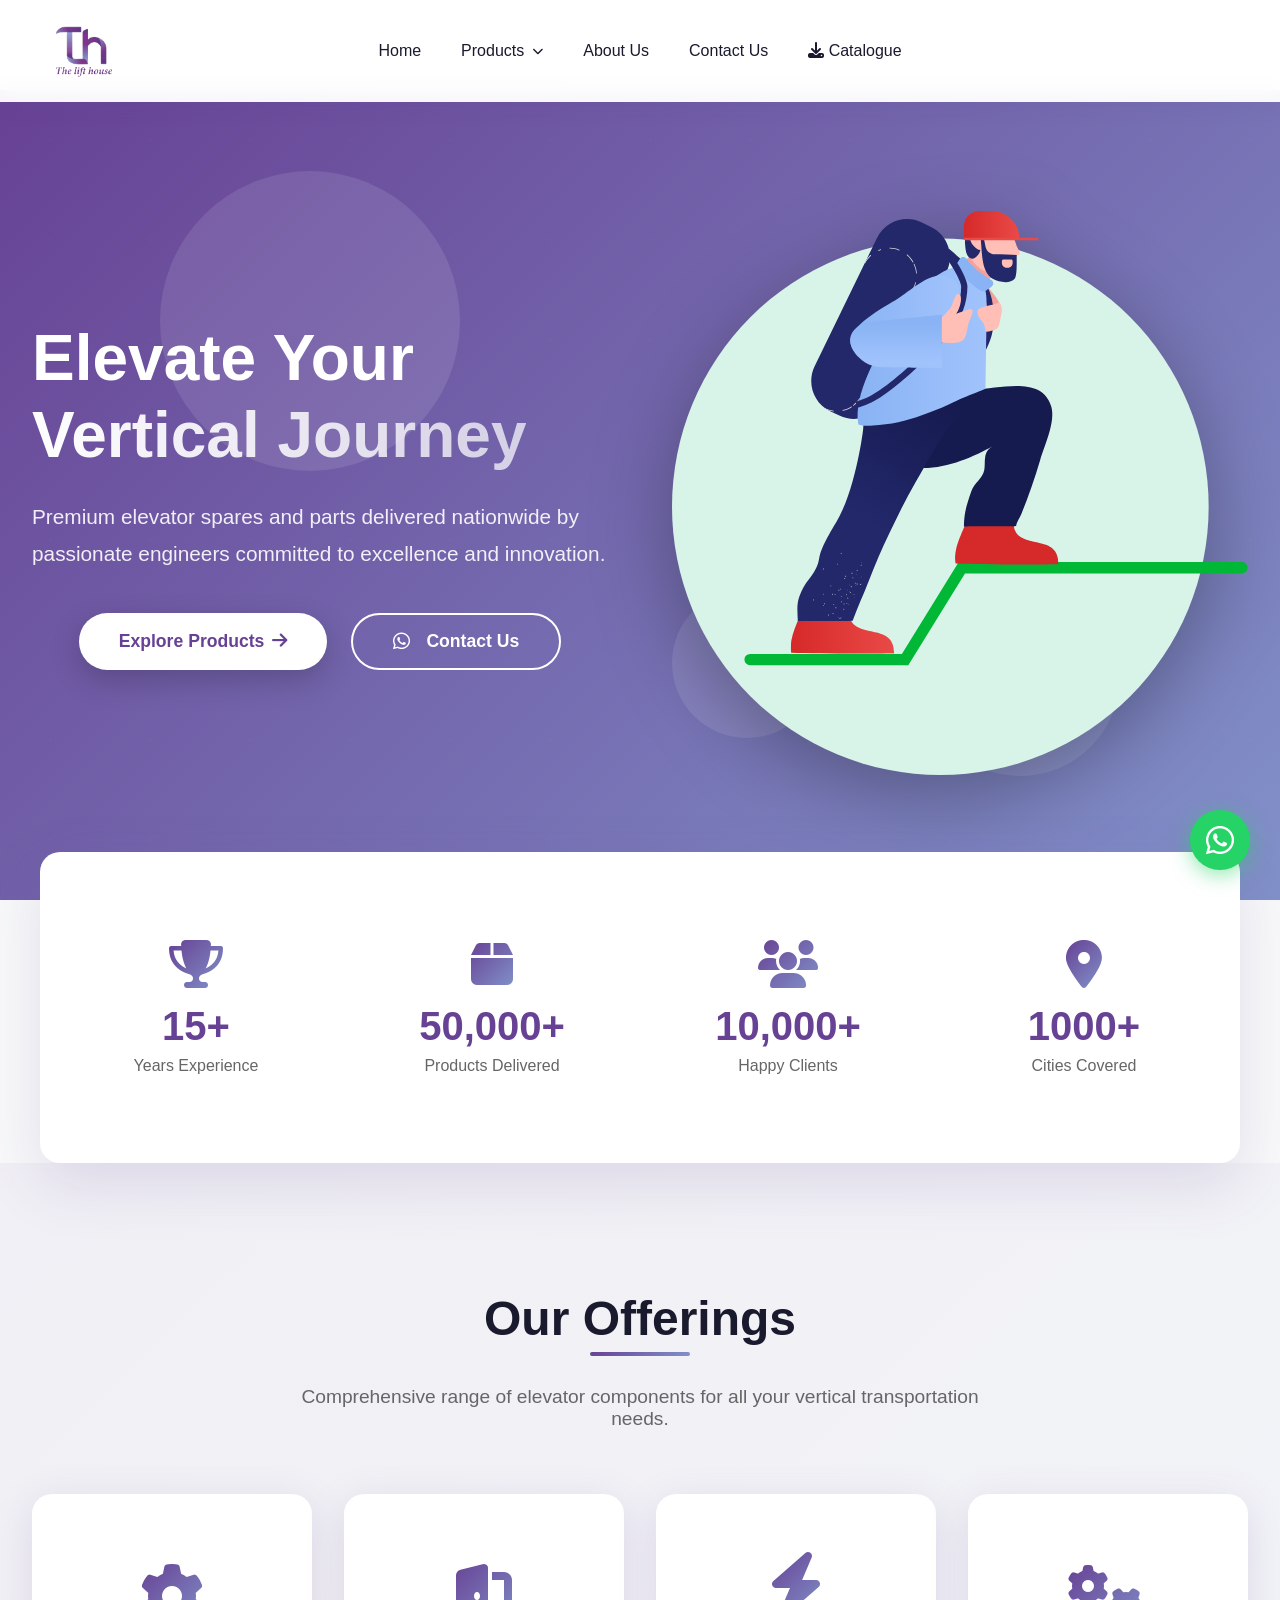
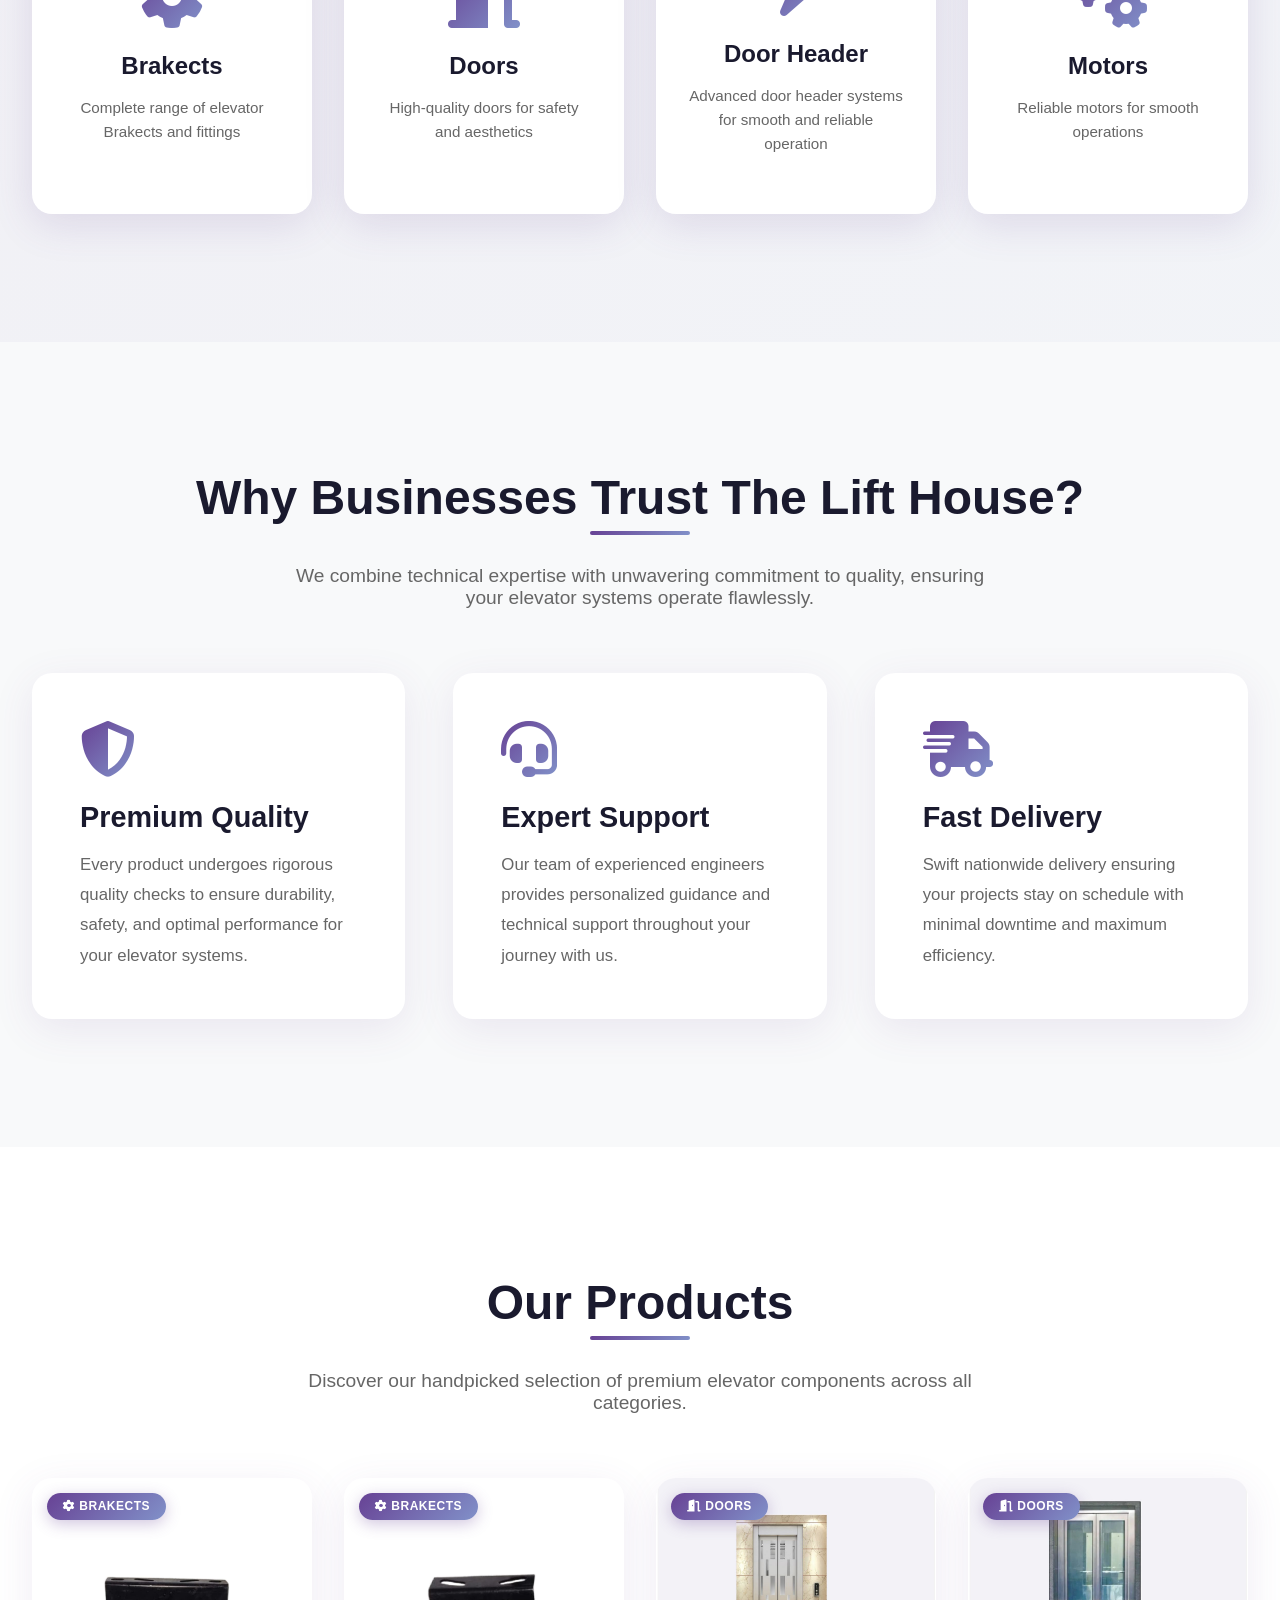
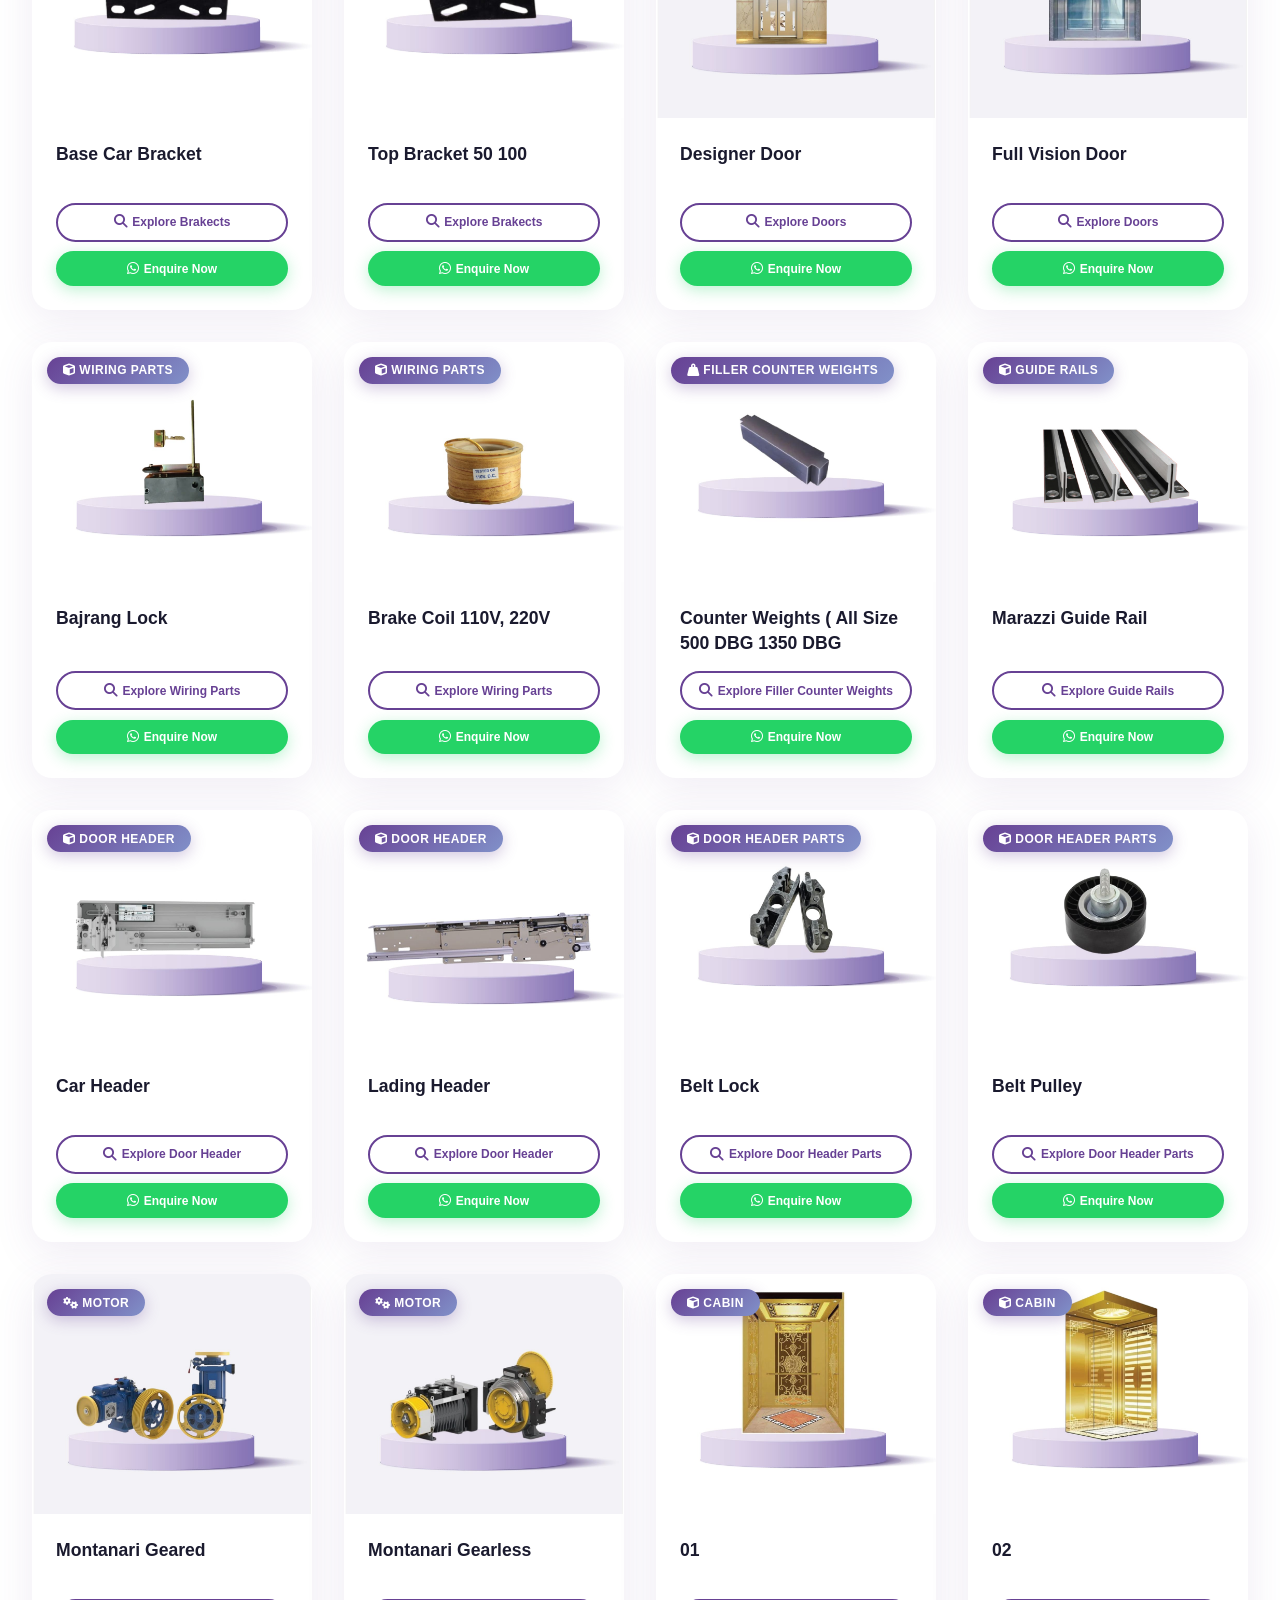
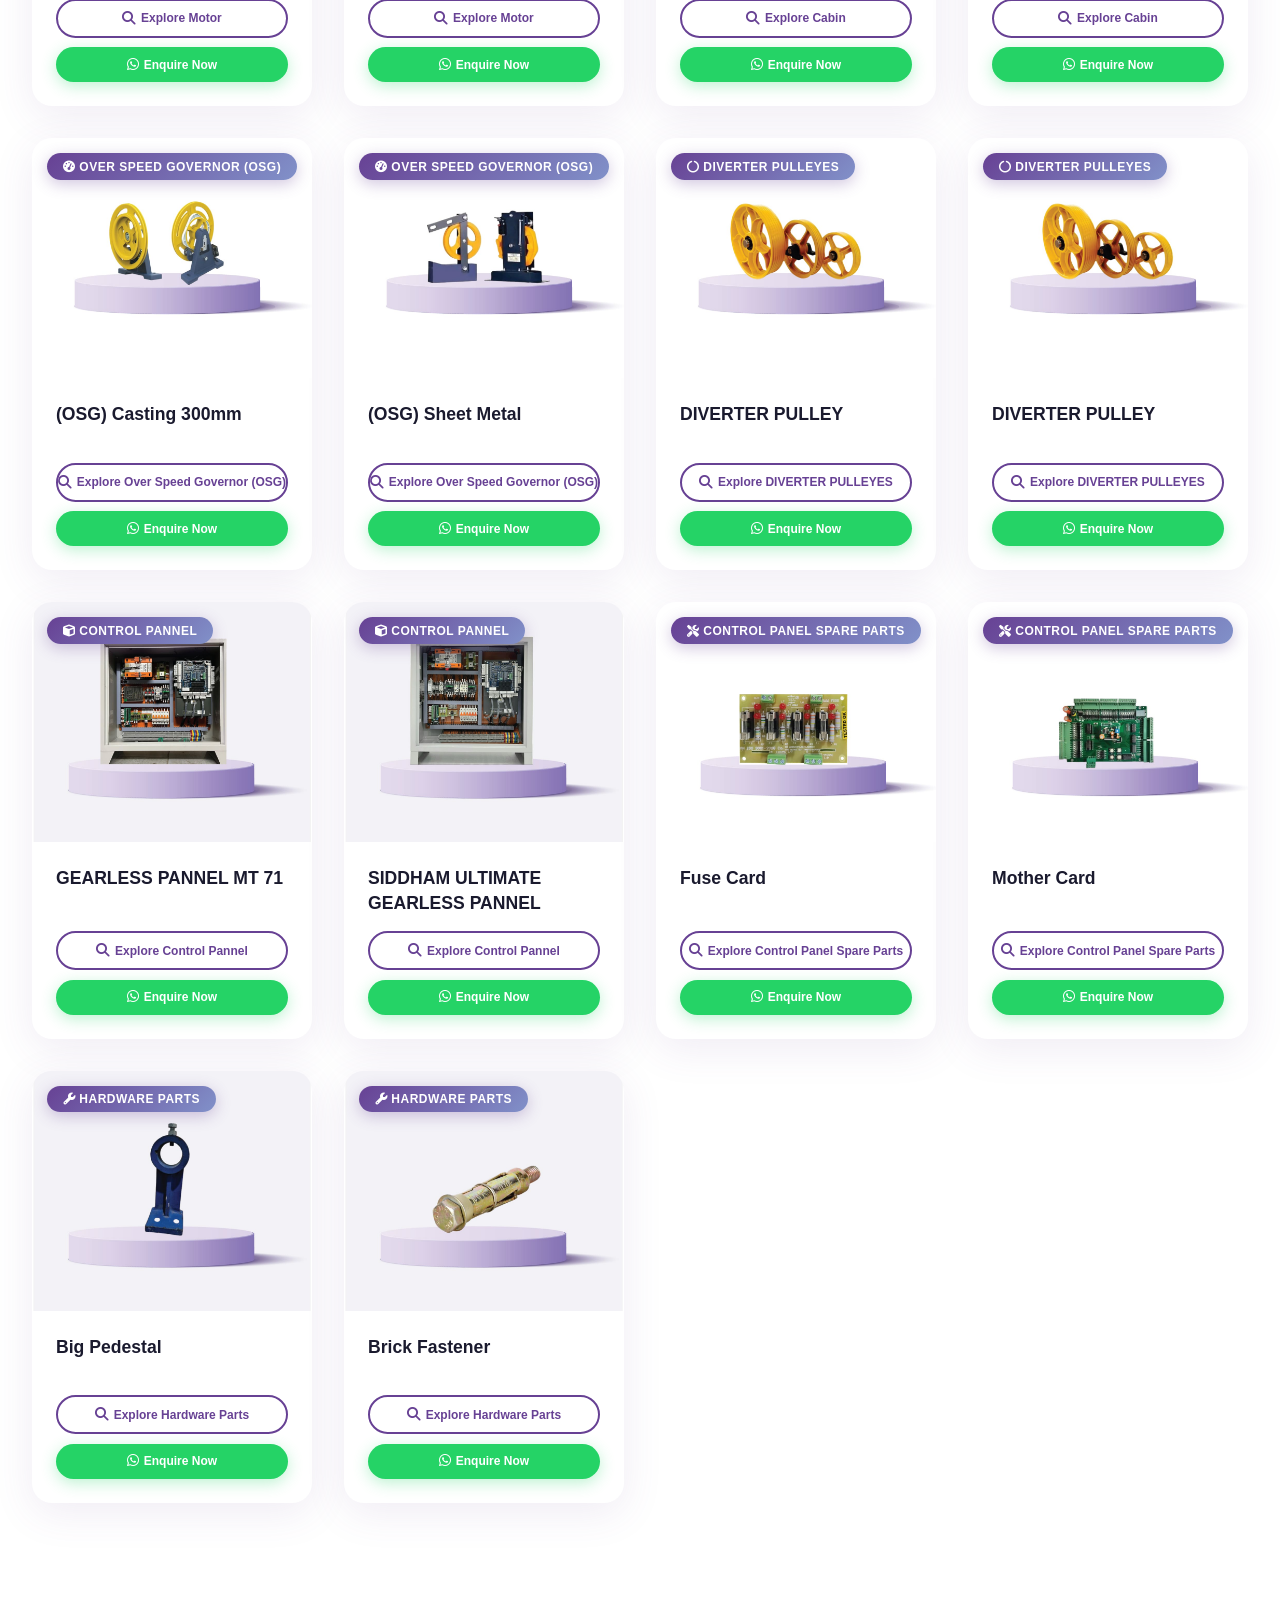
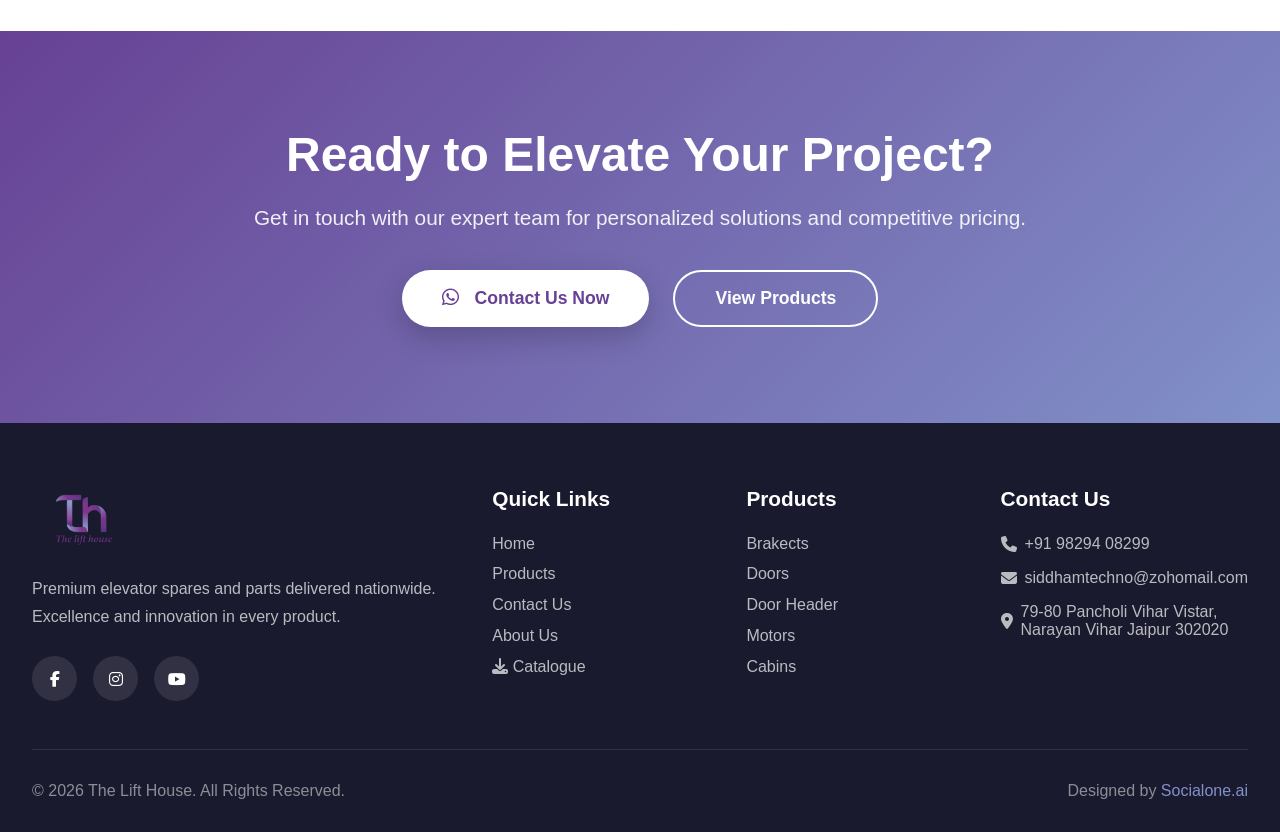
==== commit cceb657e: "Updated buy now button" ====
--- a/index.html
+++ b/index.html
@@ -2176,16 +2176,16 @@
 
     // Buy now function (WhatsApp)
     function buy_now(productId) {
-        const phoneNumber = "+9185489 03206";
-        let message = "Hello! I'm interested in your elevator products.";
-        
-        if (productId >= 0 && typeof data !== 'undefined' && data[productId]) {
-            message = `Hello! I'm interested in ${data[productId].name}`;
-        }
-        
-        const whatsappUrl = `https://wa.me/918548903206?text=I%E2%80%99m%20interested%20in%20your%20elevator%20products%2Fservices.`;
-        window.open(whatsappUrl, '_blank');
-    }
+    const phoneNumber = "+919829408299";
+    let message = "Hello! I'm interested in your elevator products.";
+    
+    if (productId >= 0 && typeof data !== 'undefined' && data[productId]) {
+        message = `Hello! I'm interested in ${data[productId].name}`;
+    }
+    
+    const whatsappUrl = `https://wa.me/919829408299?text=I%E2%80%99m%20interested%20in%20your%20elevator%20products%2Fservices.`;
+    window.open(whatsappUrl, '_blank');
+}
 
     // Generate Our Products section
     function generateOfferings() {
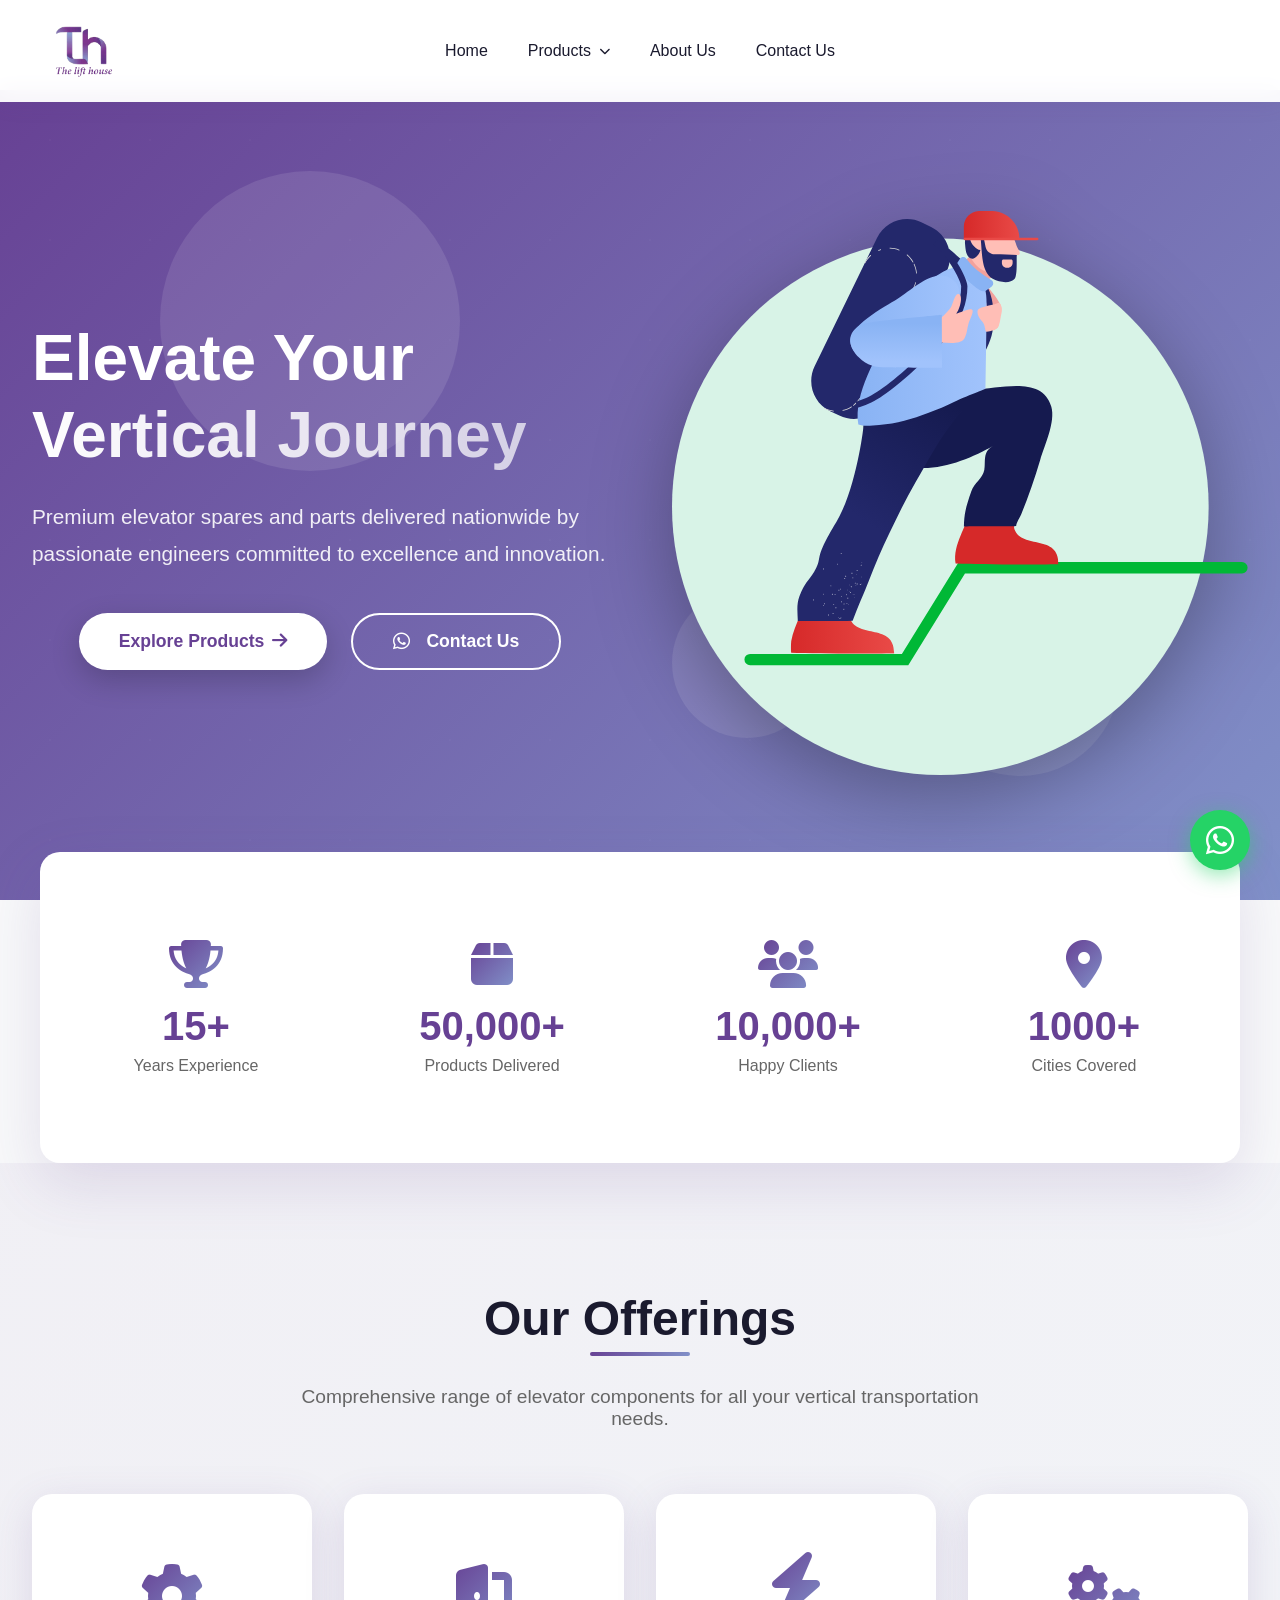
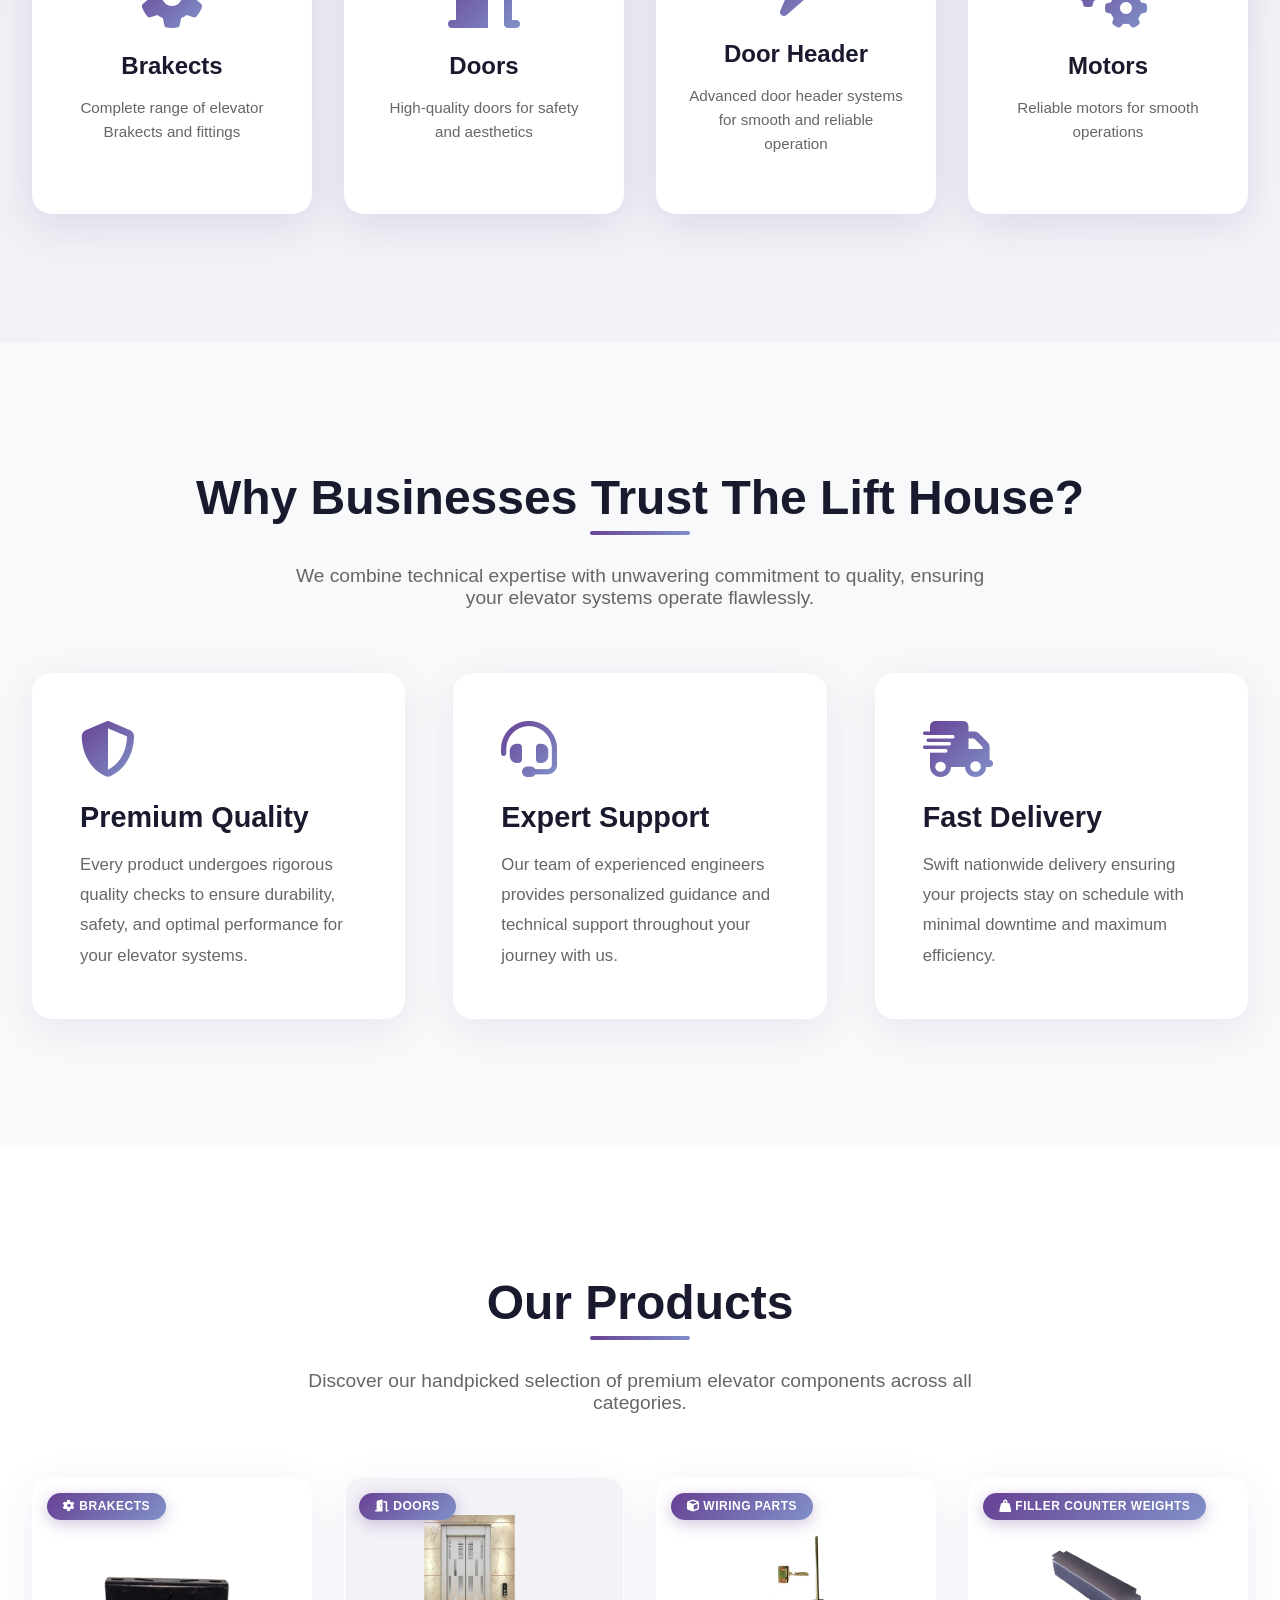
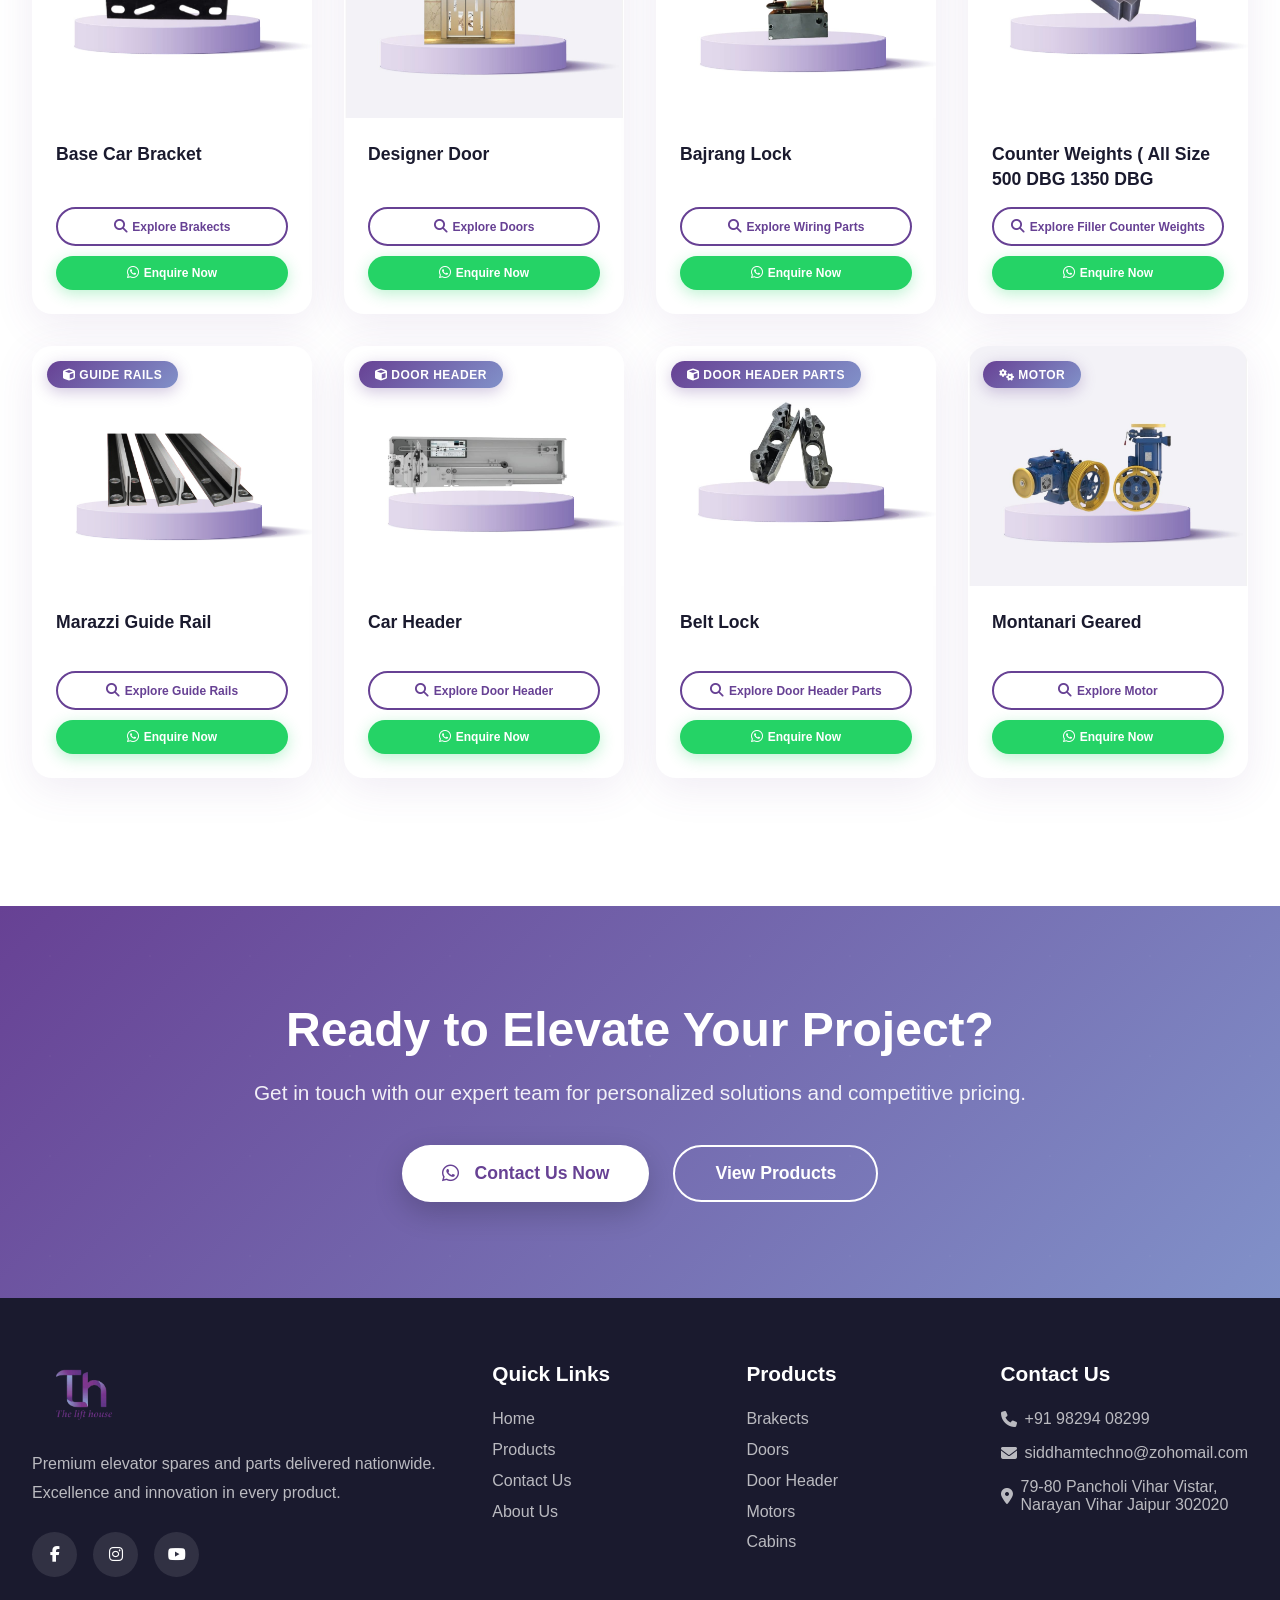
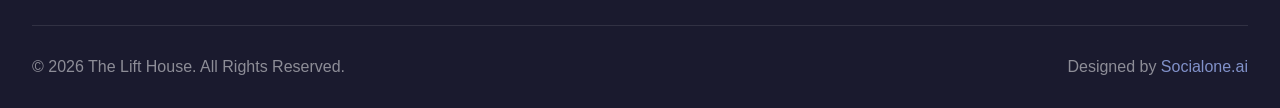
==== commit 759dd4ad: "Remove catalogue" ====
--- a/index.html
+++ b/index.html
@@ -781,7 +781,7 @@
 
 .offerings-grid {
     display: grid;
-    grid-template-columns: repeat(auto-fill, minmax(280px, 1fr));
+    grid-template-columns: repeat(4, 1fr);
     gap: 2rem;
     margin-top: 4rem;
 }
@@ -1817,7 +1817,7 @@
                 </li>
                 <li><a href="about-us.html">About Us</a></li>
                 <li><a href="contact.html">Contact Us</a></li>
-                <li><a href="./assets/catalogue.pdf" target="_blank" download><i class="fa fa-download"></i> Catalogue</a></li>
+                <!-- <li><a href="./assets/catalogue.pdf" target="_blank" download><i class="fa fa-download"></i> Catalogue</a></li> -->
             </ul>
             <div class="hamburger" onclick="toggleMenu()">
                 <div></div>
@@ -2023,7 +2023,7 @@
                         <li><a href="products.html">Products</a></li>
                         <li><a href="contact.html">Contact Us</a></li>
                         <li><a href="about-us.html" class="active">About Us</a></li>
-                        <li><a href="./assets/catalogue.pdf" target="_blank" download><i class="fa fa-download"></i> Catalogue</a></li>
+                        <!-- <li><a href="./assets/catalogue.pdf" target="_blank" download><i class="fa fa-download"></i> Catalogue</a></li> -->
                     </ul>
                 </div>
                 <div class="footer-section">
@@ -2220,9 +2220,10 @@
         };
 
         let offeringsHTML = '';
-        const productsPerCategory = 2;
-
-        data.forEach((category) => {
+        const productsPerCategory = 1;
+
+        const maxCategories = 8; // 2 rows × 4 products = 8 total products
+        data.slice(0, maxCategories).forEach((category) => {
             const categoryName = category.name;
             const categoryIcon = categoryIcons[categoryName] || 'fa-cube';
             
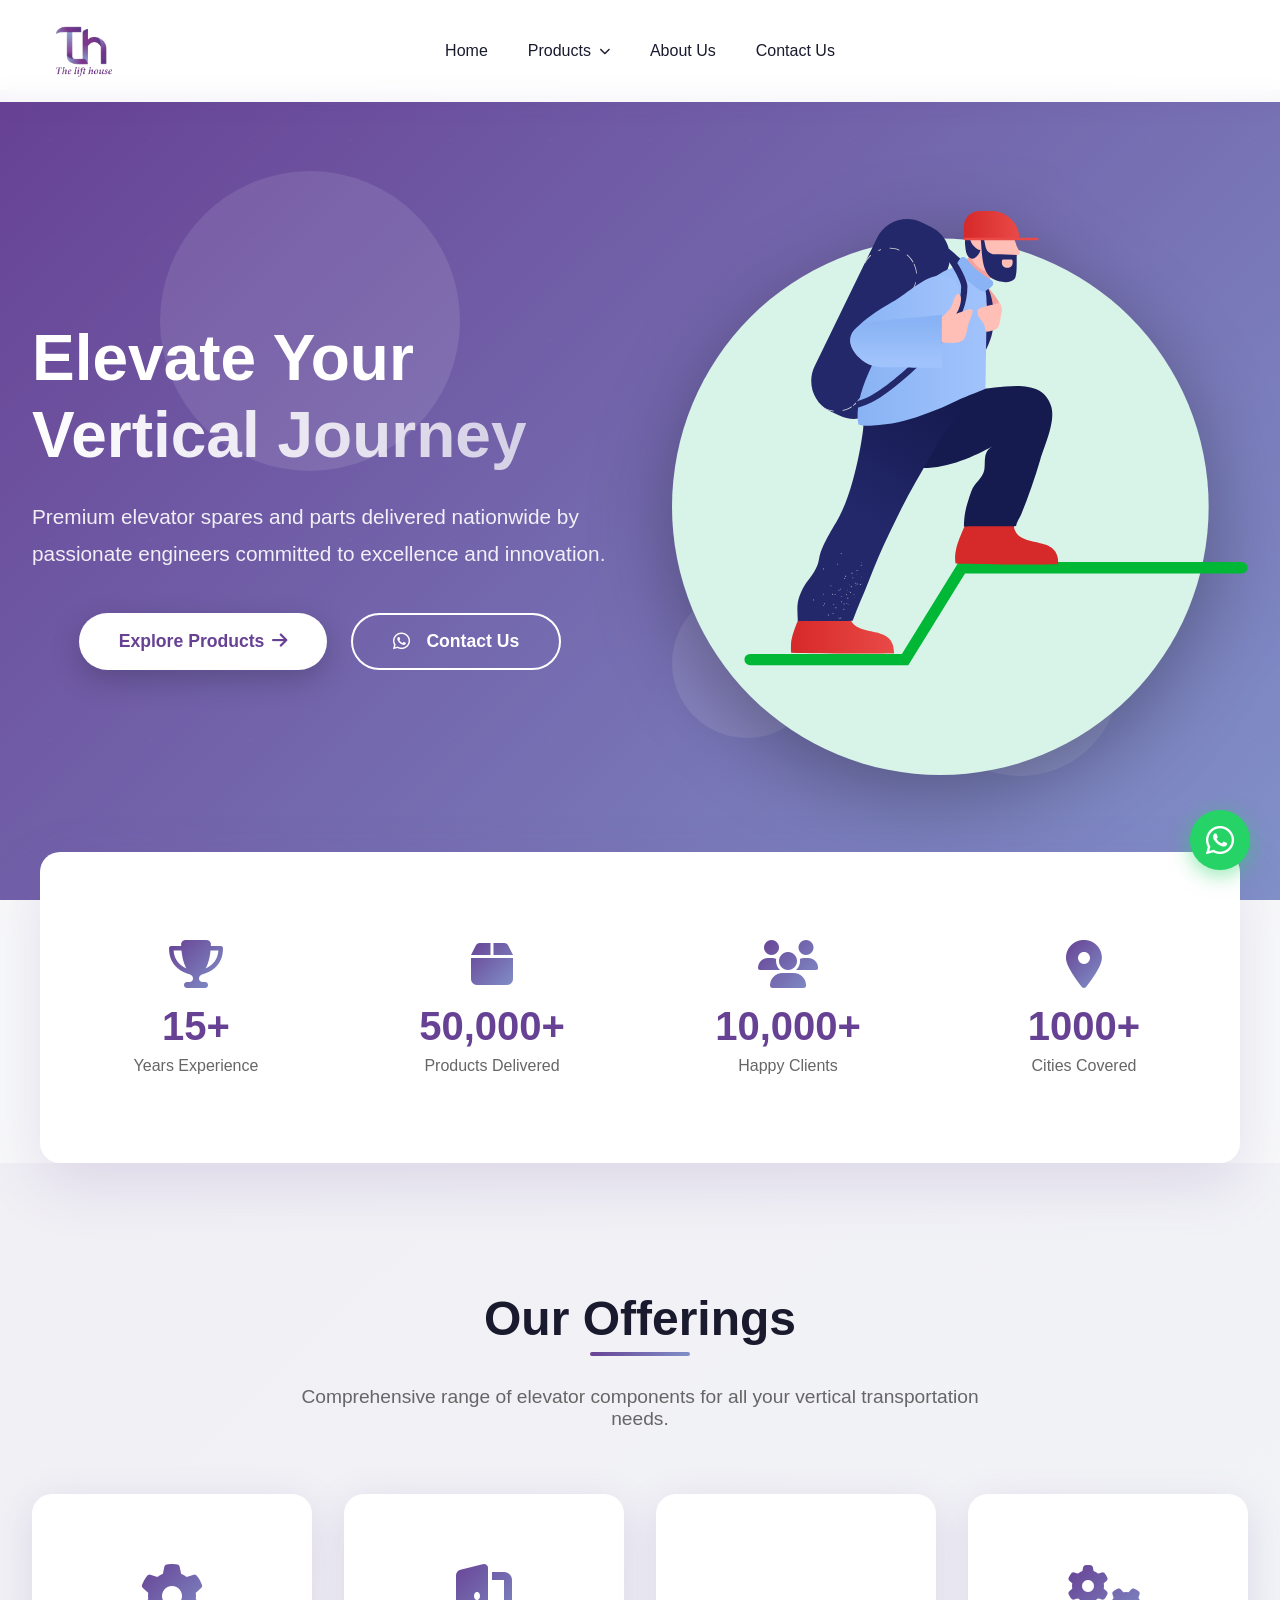
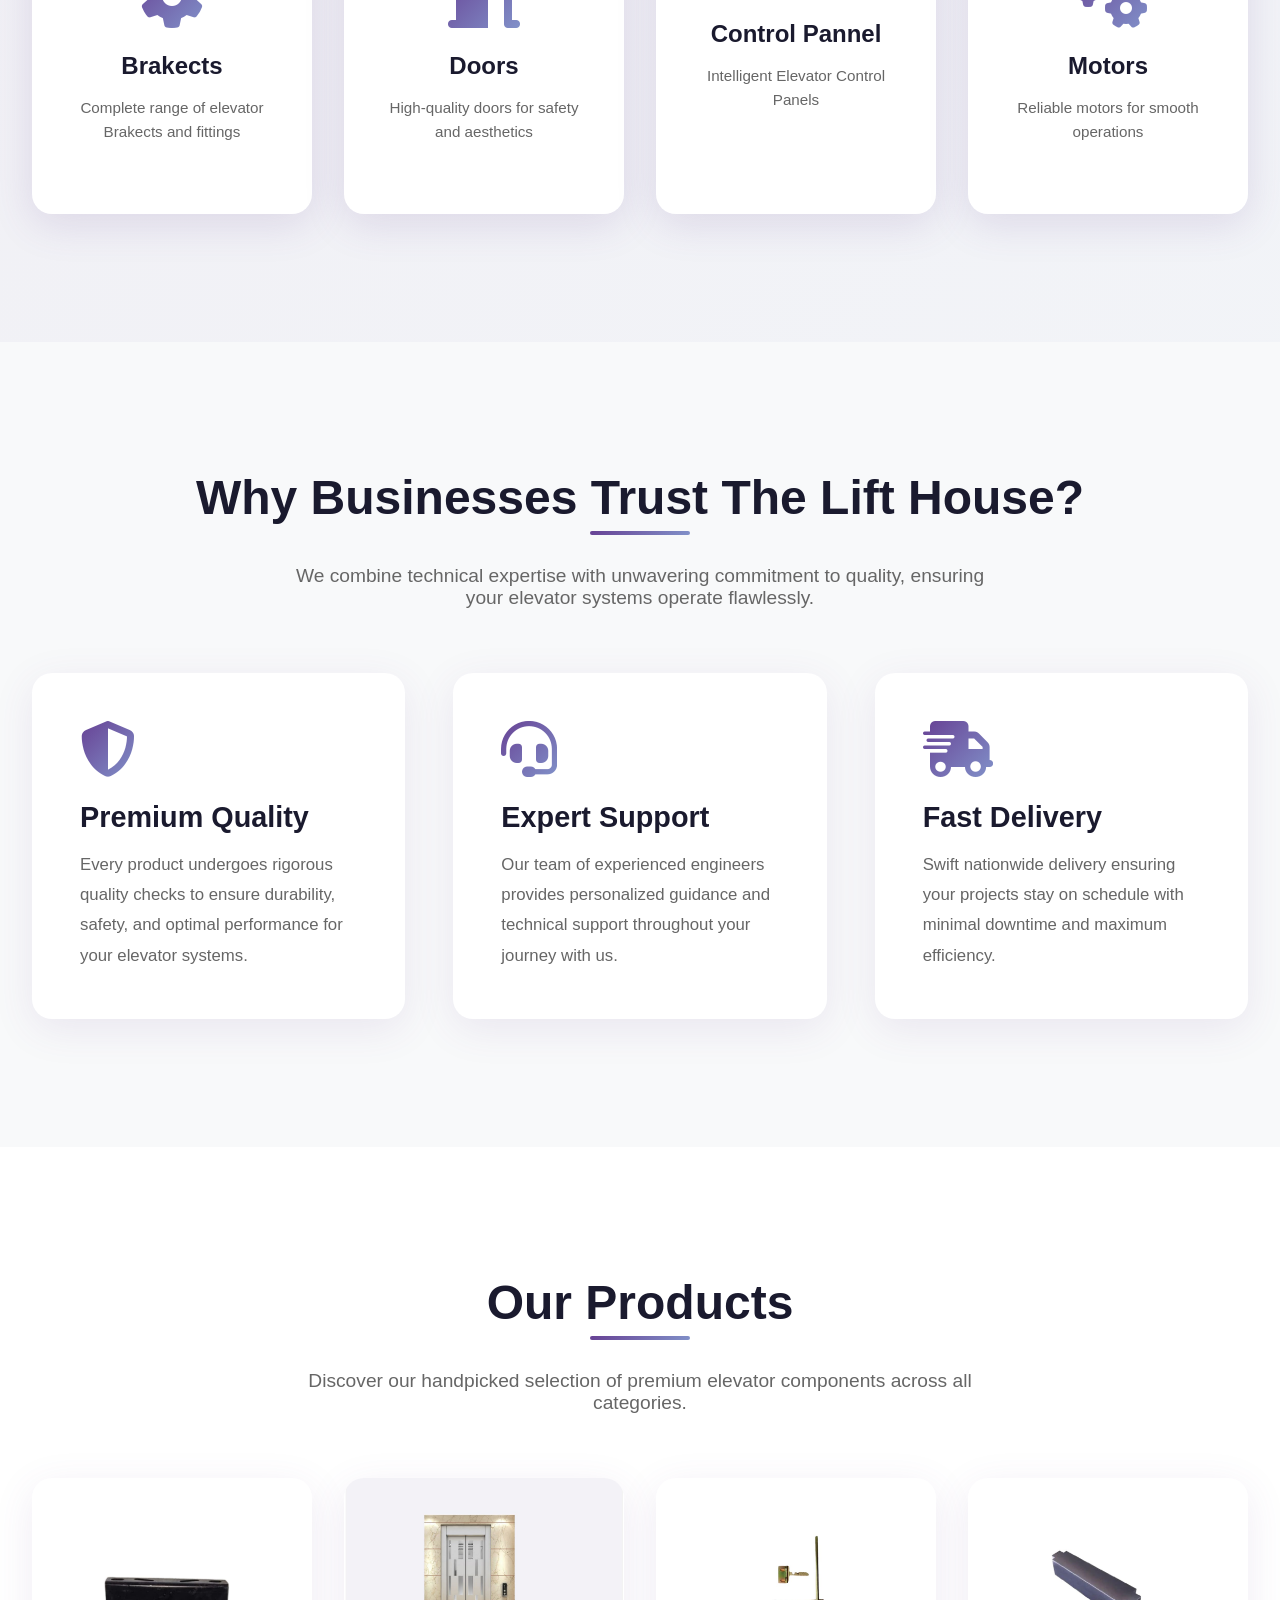
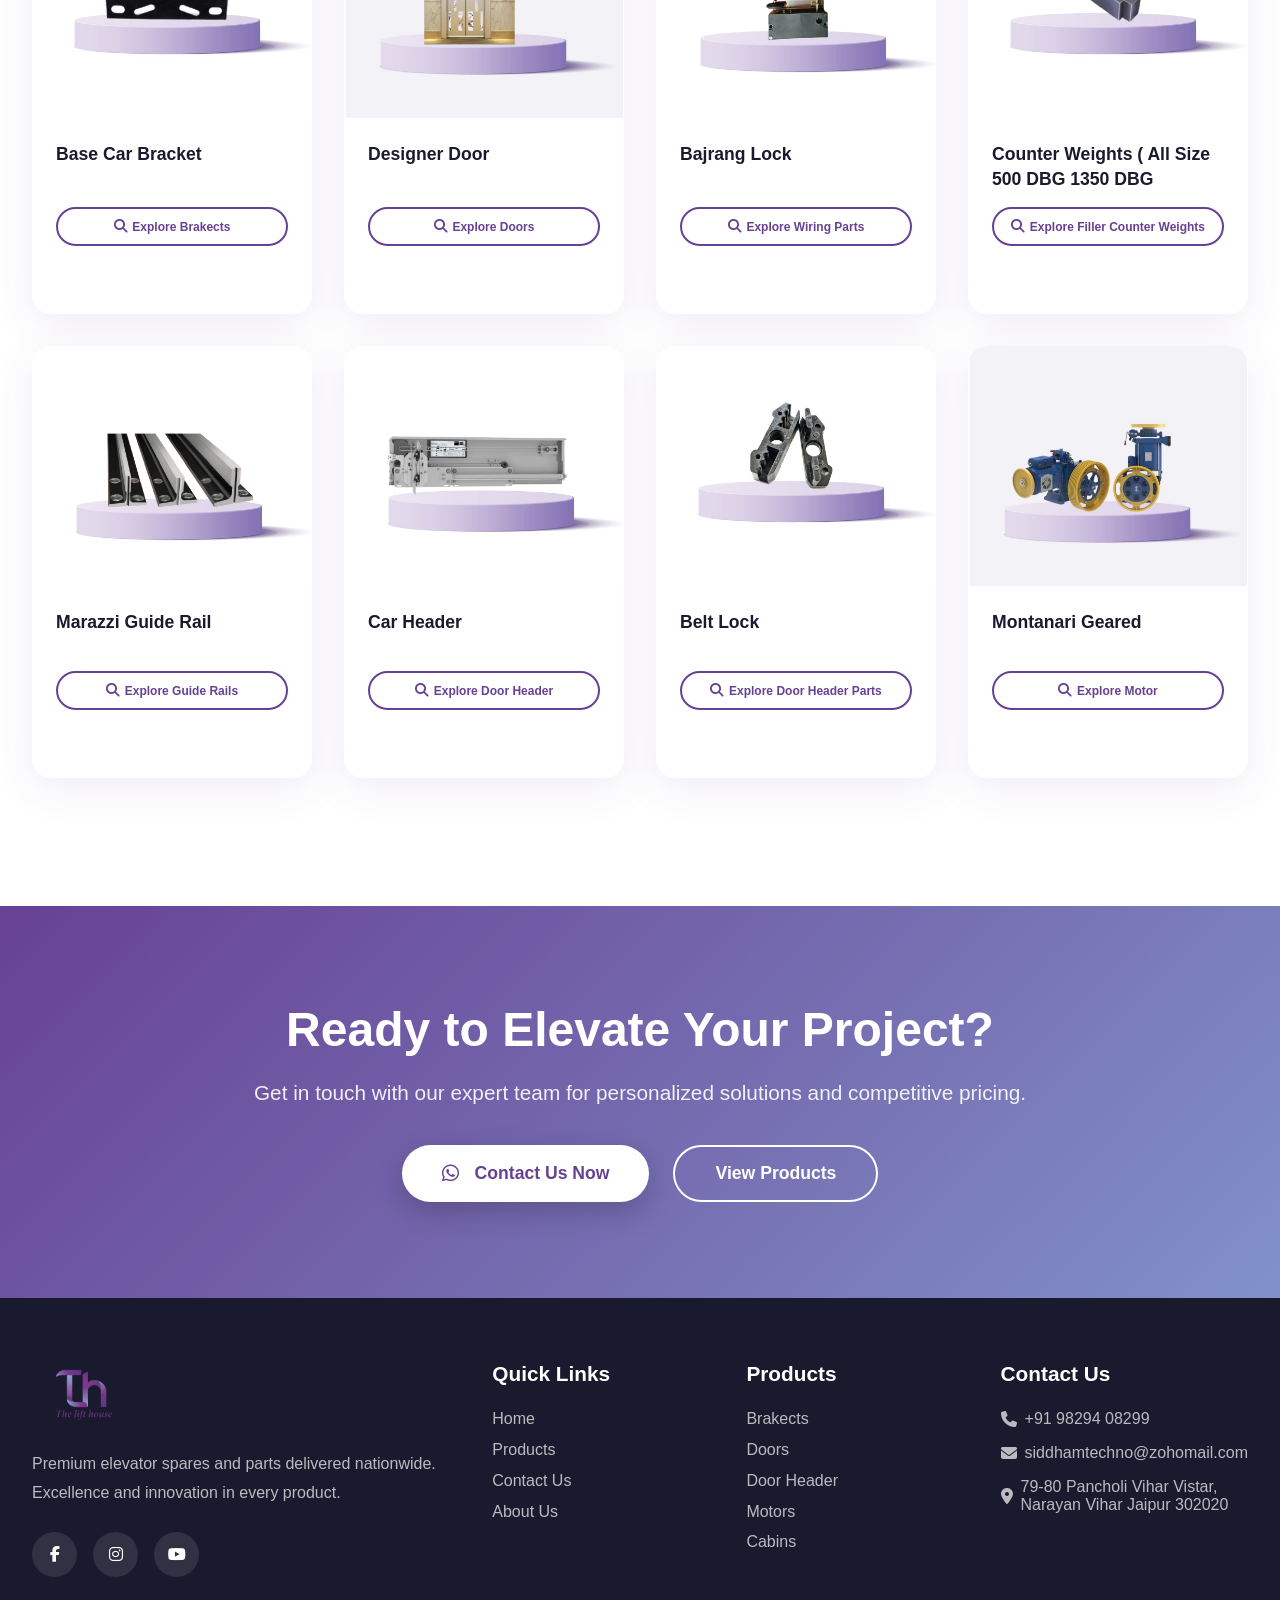
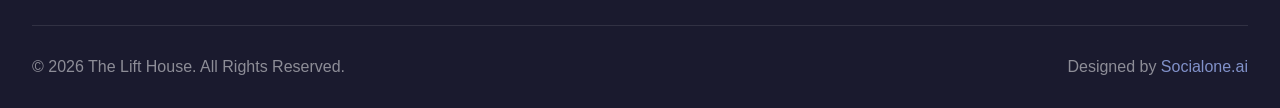
==== commit 77630e1d: "Redesign our products section" ====
--- a/index.html
+++ b/index.html
@@ -832,6 +832,14 @@
     text-transform: uppercase;
     letter-spacing: 0.5px;
     box-shadow: 0 4px 15px rgba(103, 65, 148, 0.3);
+    opacity: 0;
+    transform: translateY(-10px);
+    transition: all 0.3s ease;
+}
+
+.offering-card:hover .offering-category-badge {
+    opacity: 1;
+    transform: translateY(0);
 }
 
 .offering-content {
@@ -885,6 +893,20 @@
     background: #25D366;
     color: white;
     box-shadow: 0 4px 15px rgba(37, 211, 102, 0.3);
+}
+
+.offering-btn-primary {
+    background: #25D366;
+    color: white;
+    box-shadow: 0 4px 15px rgba(37, 211, 102, 0.3);
+    opacity: 0;
+    transform: translateY(10px);
+    transition: all 0.3s ease;
+}
+
+.offering-card:hover .offering-btn-primary {
+    opacity: 1;
+    transform: translateY(0);
 }
 
 .offering-btn-primary:hover {
@@ -1915,16 +1937,16 @@
                     </div>
                 </div>
                 
-                <div class="flip-card-container" onclick="toggleFlipCard(this, 'Door Header')">
+                <div class="flip-card-container" onclick="toggleFlipCard(this, 'Control Pannel')">
                     <div class="flip-card">
                         <div class="flip-card-front">
-                            <i class="fa fa-bolt"></i>
-                            <h3>Door Header</h3>
-                            <p>Advanced door header systems for smooth and reliable operation</p>
+                            <i class="fa-microchip"></i>
+                            <h3>Control Pannel</h3>
+                            <p>Intelligent Elevator Control Panels</p>
                         </div>
                         <div class="flip-card-back">
-                            <h3>Door Header</h3>
-                            <p>State-of-the-art door header systems for smooth and reliable elevator operation</p>
+                            <h3>Control Pannel</h3>
+                            <p>Advanced control panels designed for safe, efficient, and reliable elevator operations</p>
                             <button class="explore-btn">View Products</button>
                         </div>
                     </div>
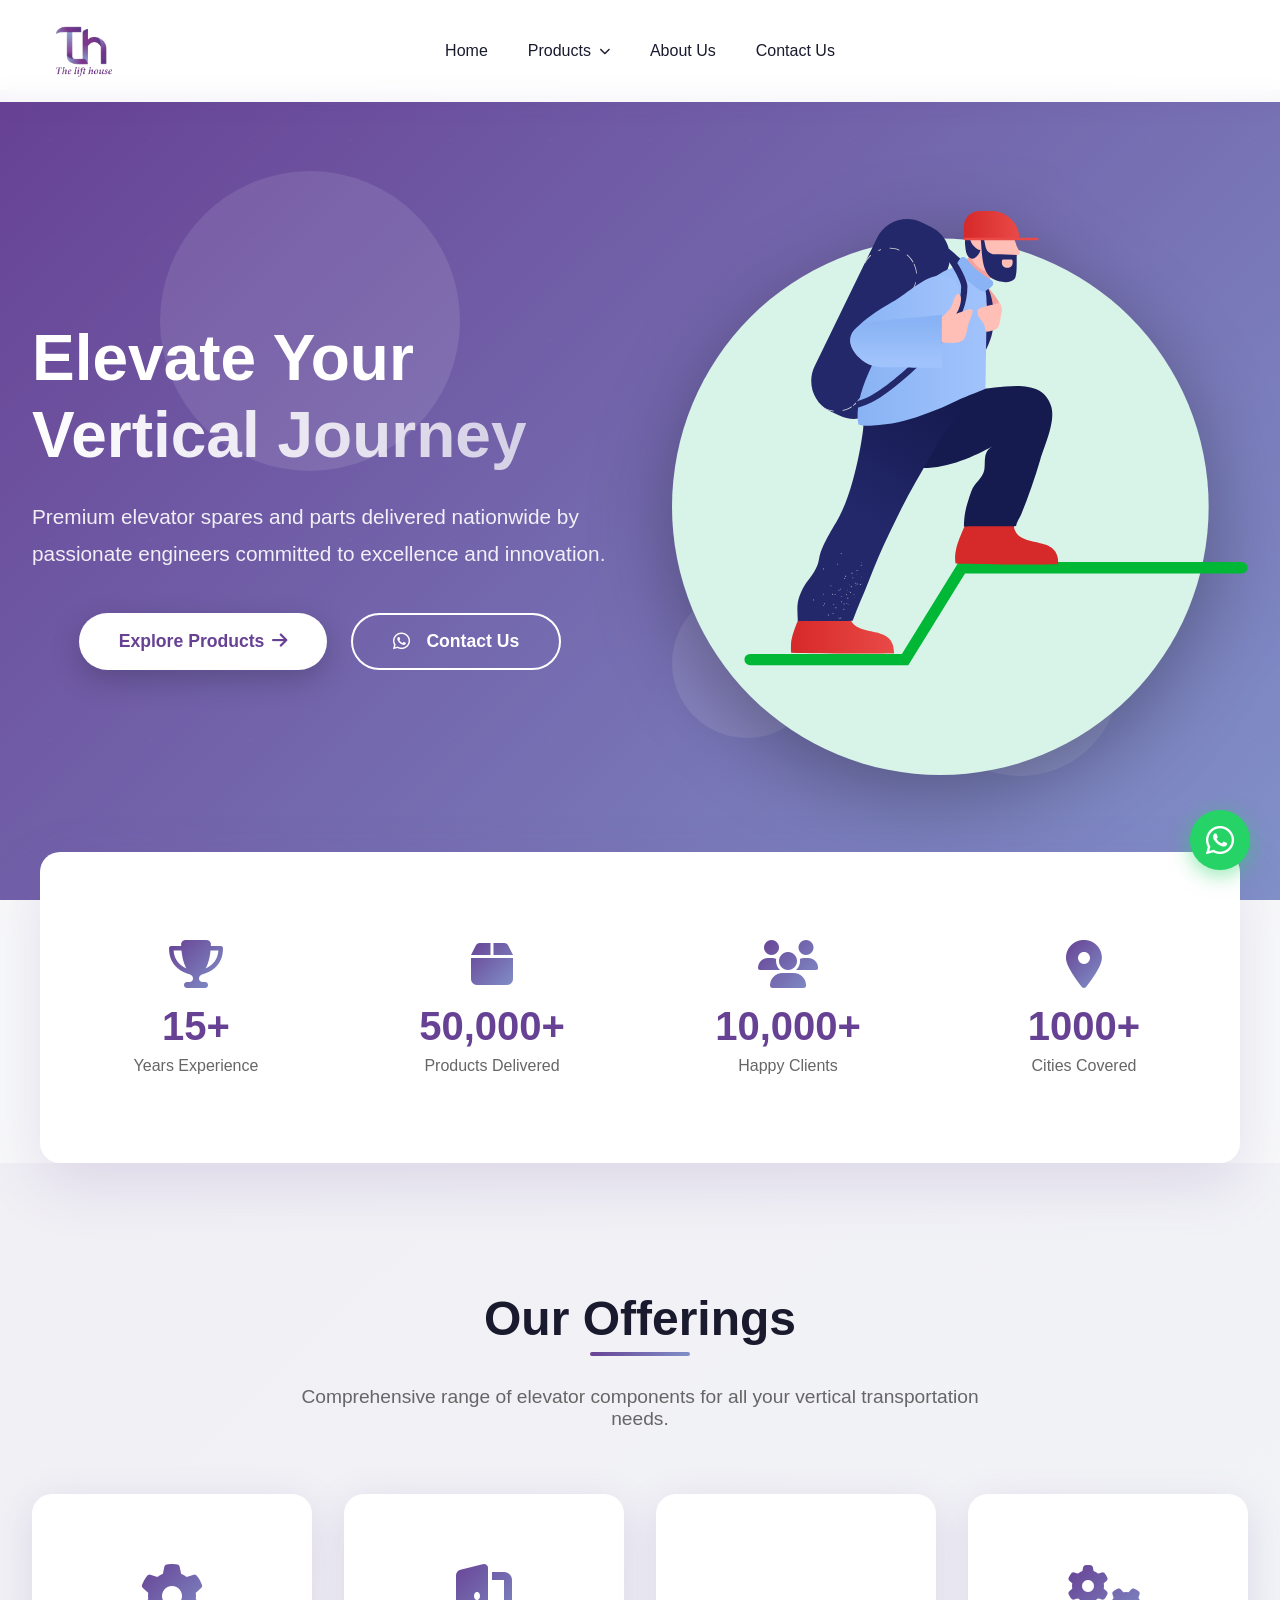
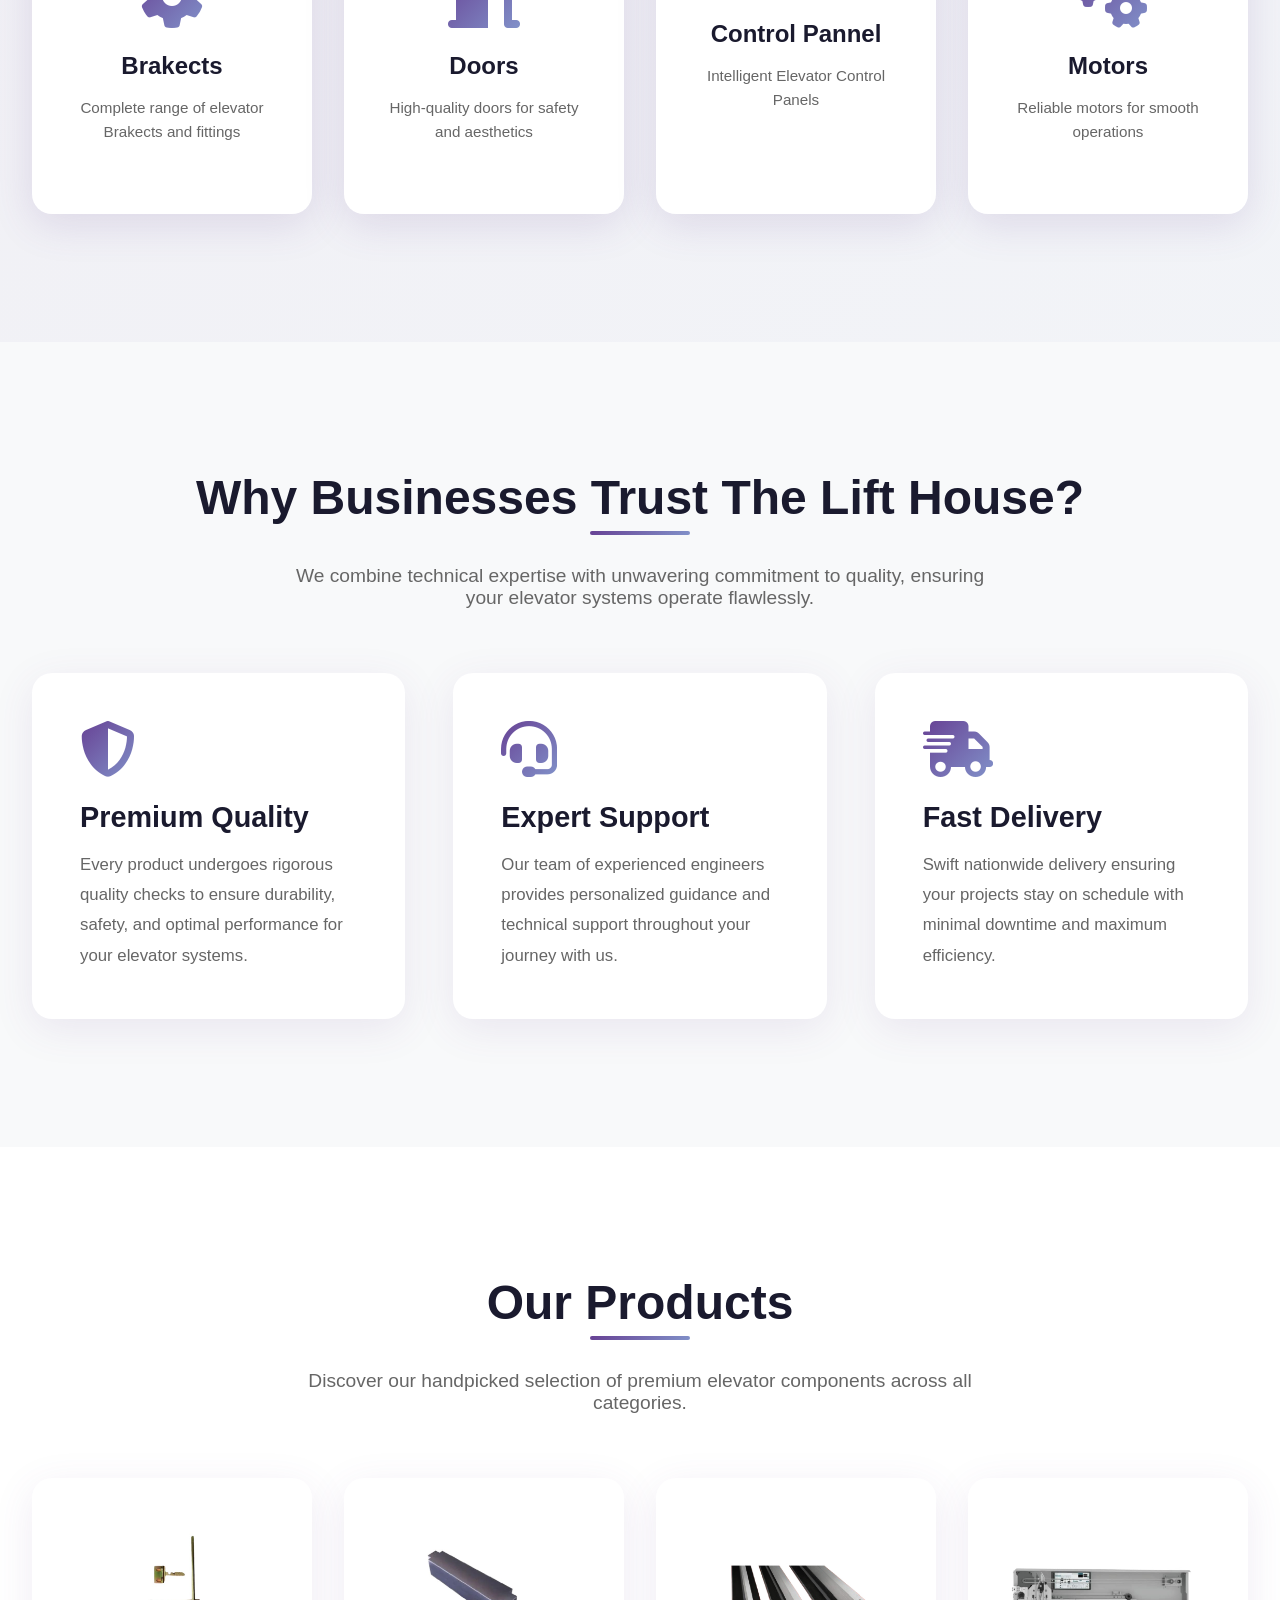
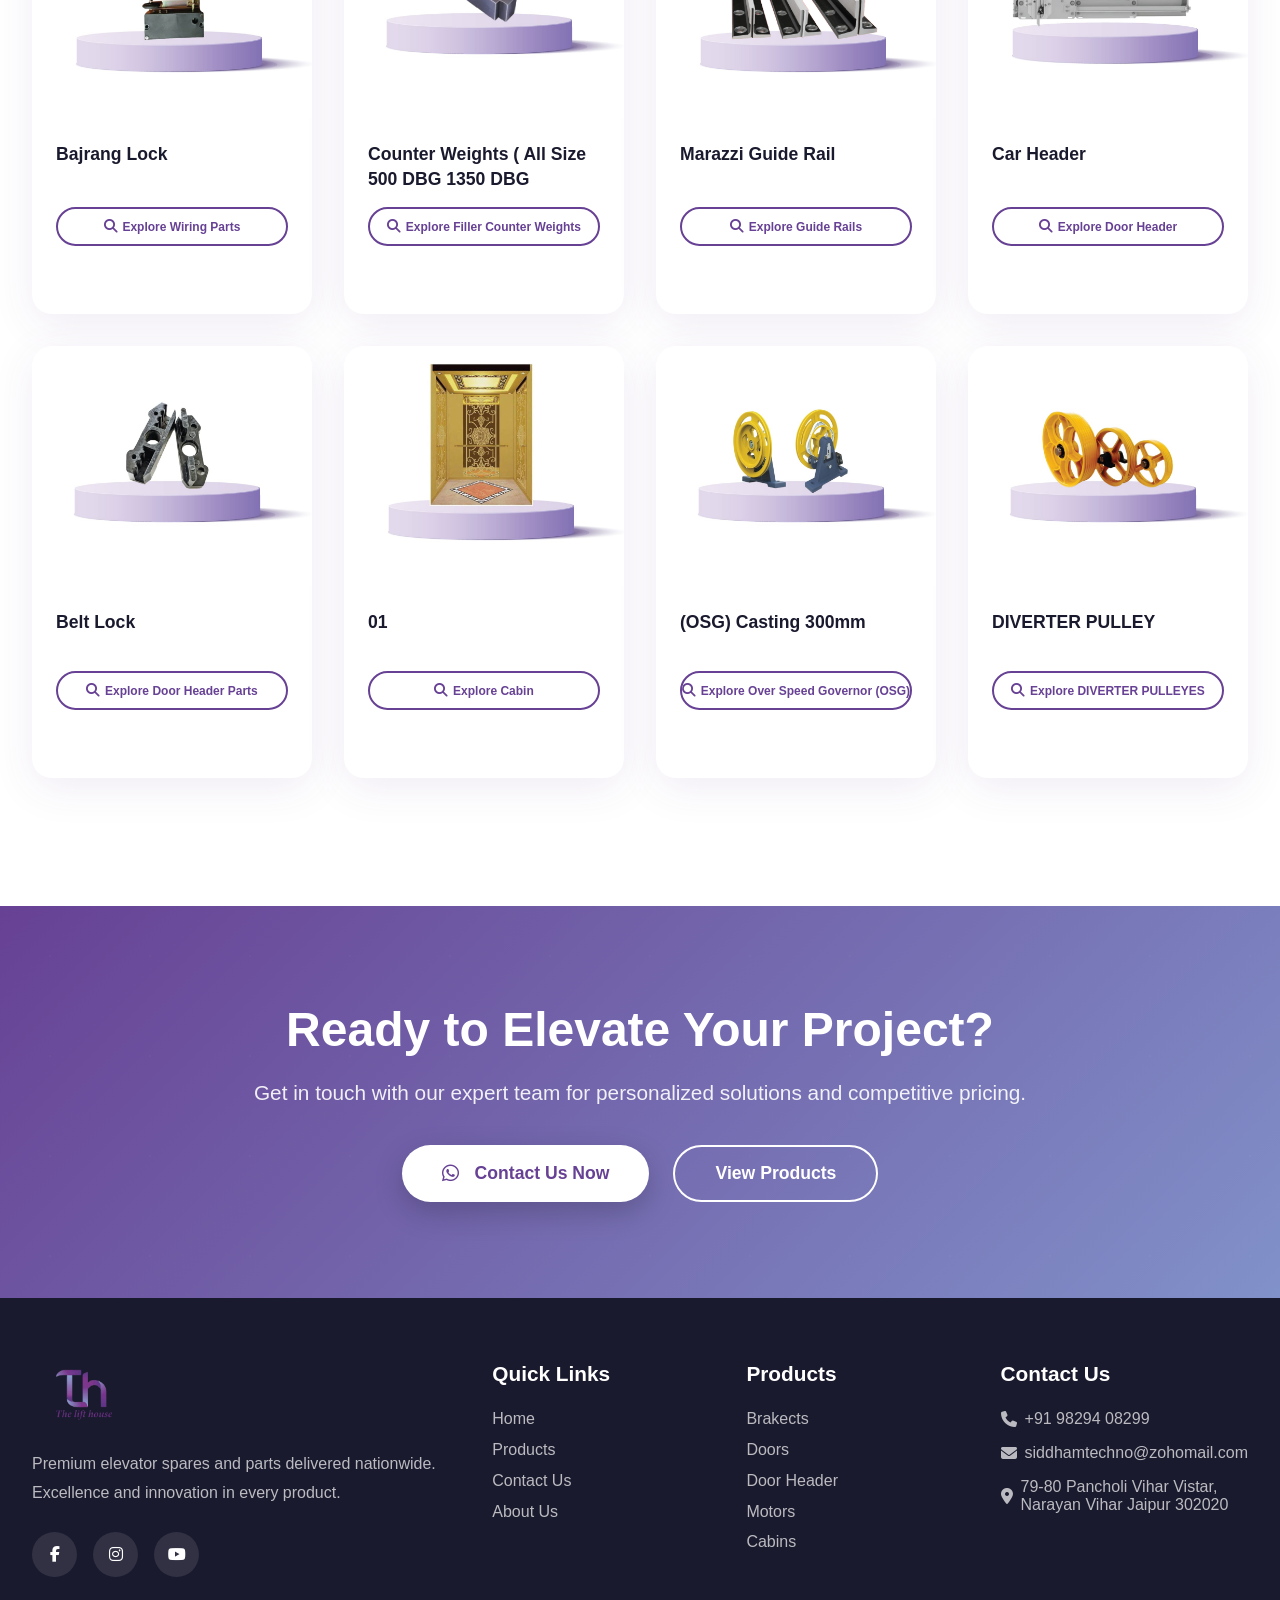
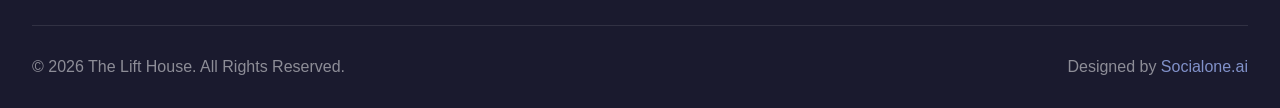
==== commit 688d55d4: "Change categories in our products" ====
--- a/index.html
+++ b/index.html
@@ -2244,8 +2244,15 @@
         let offeringsHTML = '';
         const productsPerCategory = 1;
 
-        const maxCategories = 8; // 2 rows × 4 products = 8 total products
-        data.slice(0, maxCategories).forEach((category) => {
+            const maxCategories = 8; // 2 rows × 4 products = 8 total products
+
+            // Categories to exclude
+            const excludedCategories = ['Brakects', 'Doors', 'Motor'];
+
+            // Filter out excluded categories and take first 8
+            const filteredData = data.filter(category => !excludedCategories.includes(category.name));
+
+            filteredData.slice(0, maxCategories).forEach((category) => {
             const categoryName = category.name;
             const categoryIcon = categoryIcons[categoryName] || 'fa-cube';
             
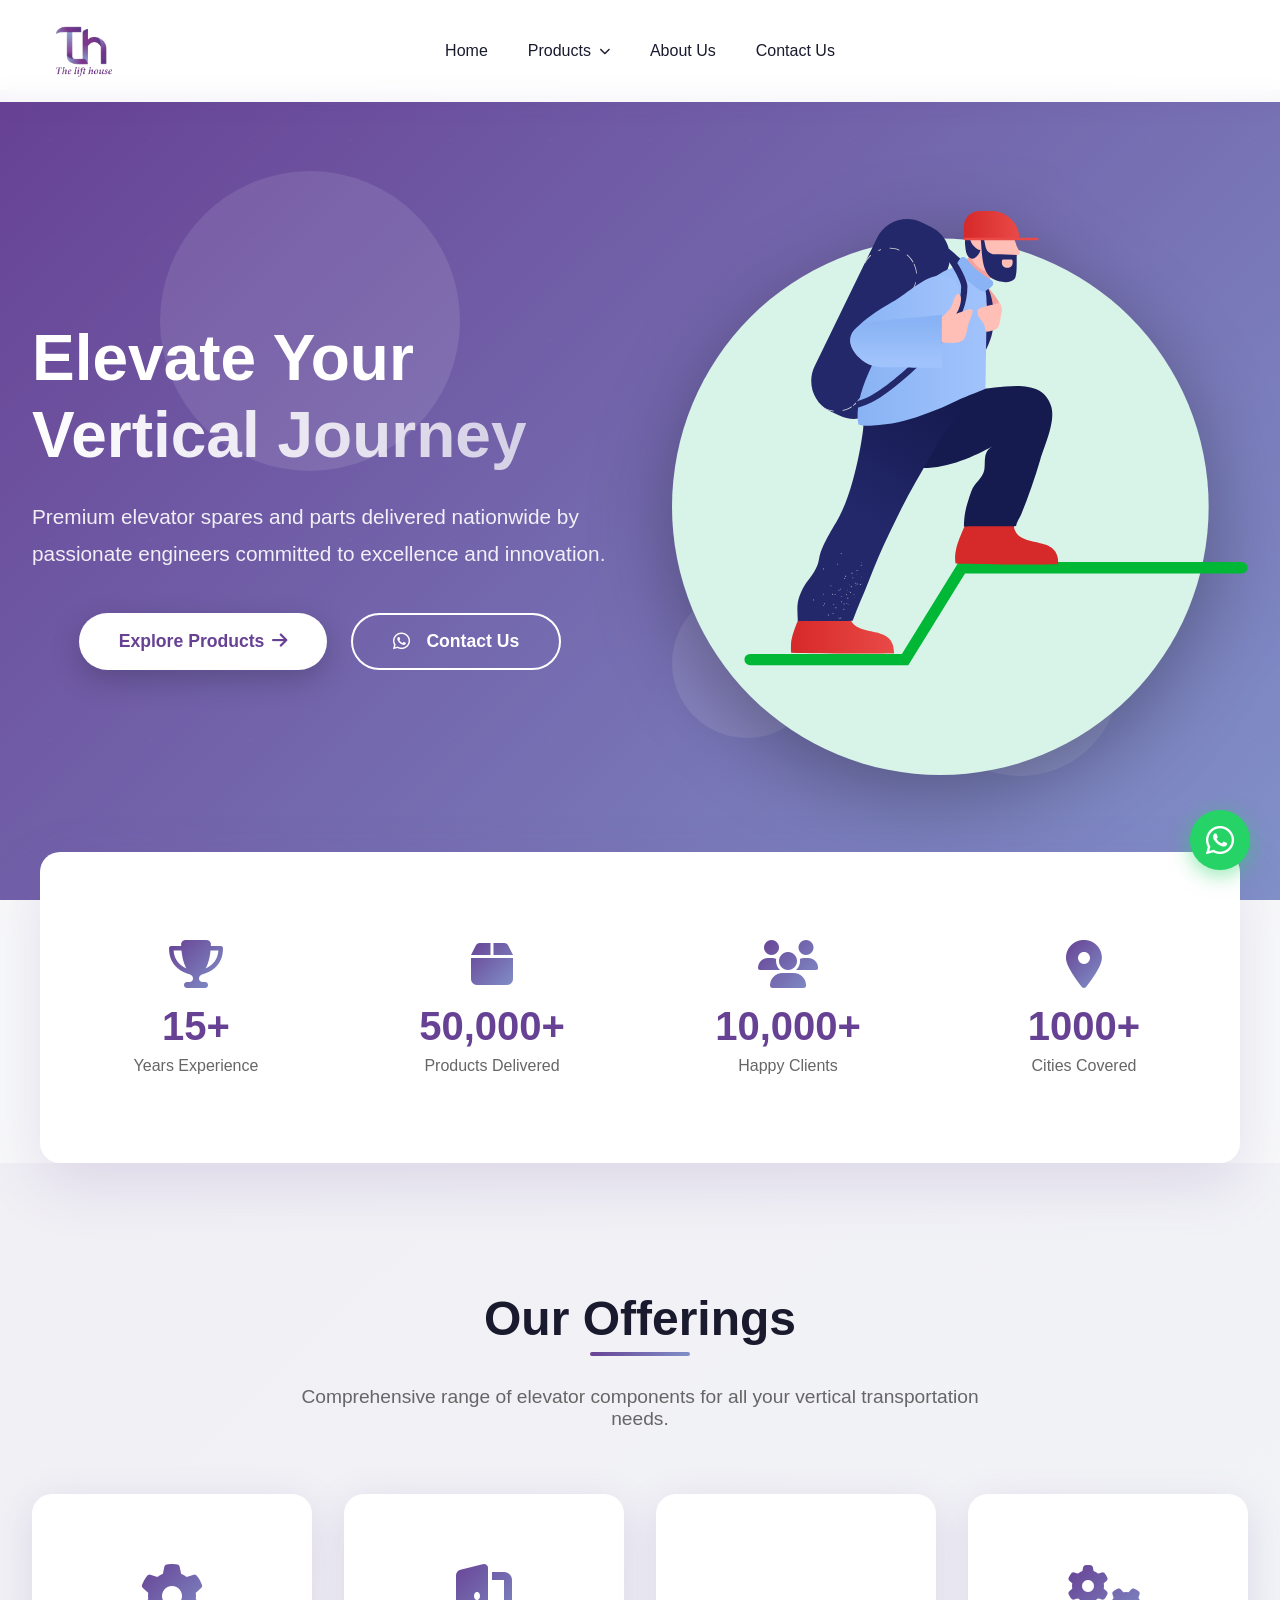
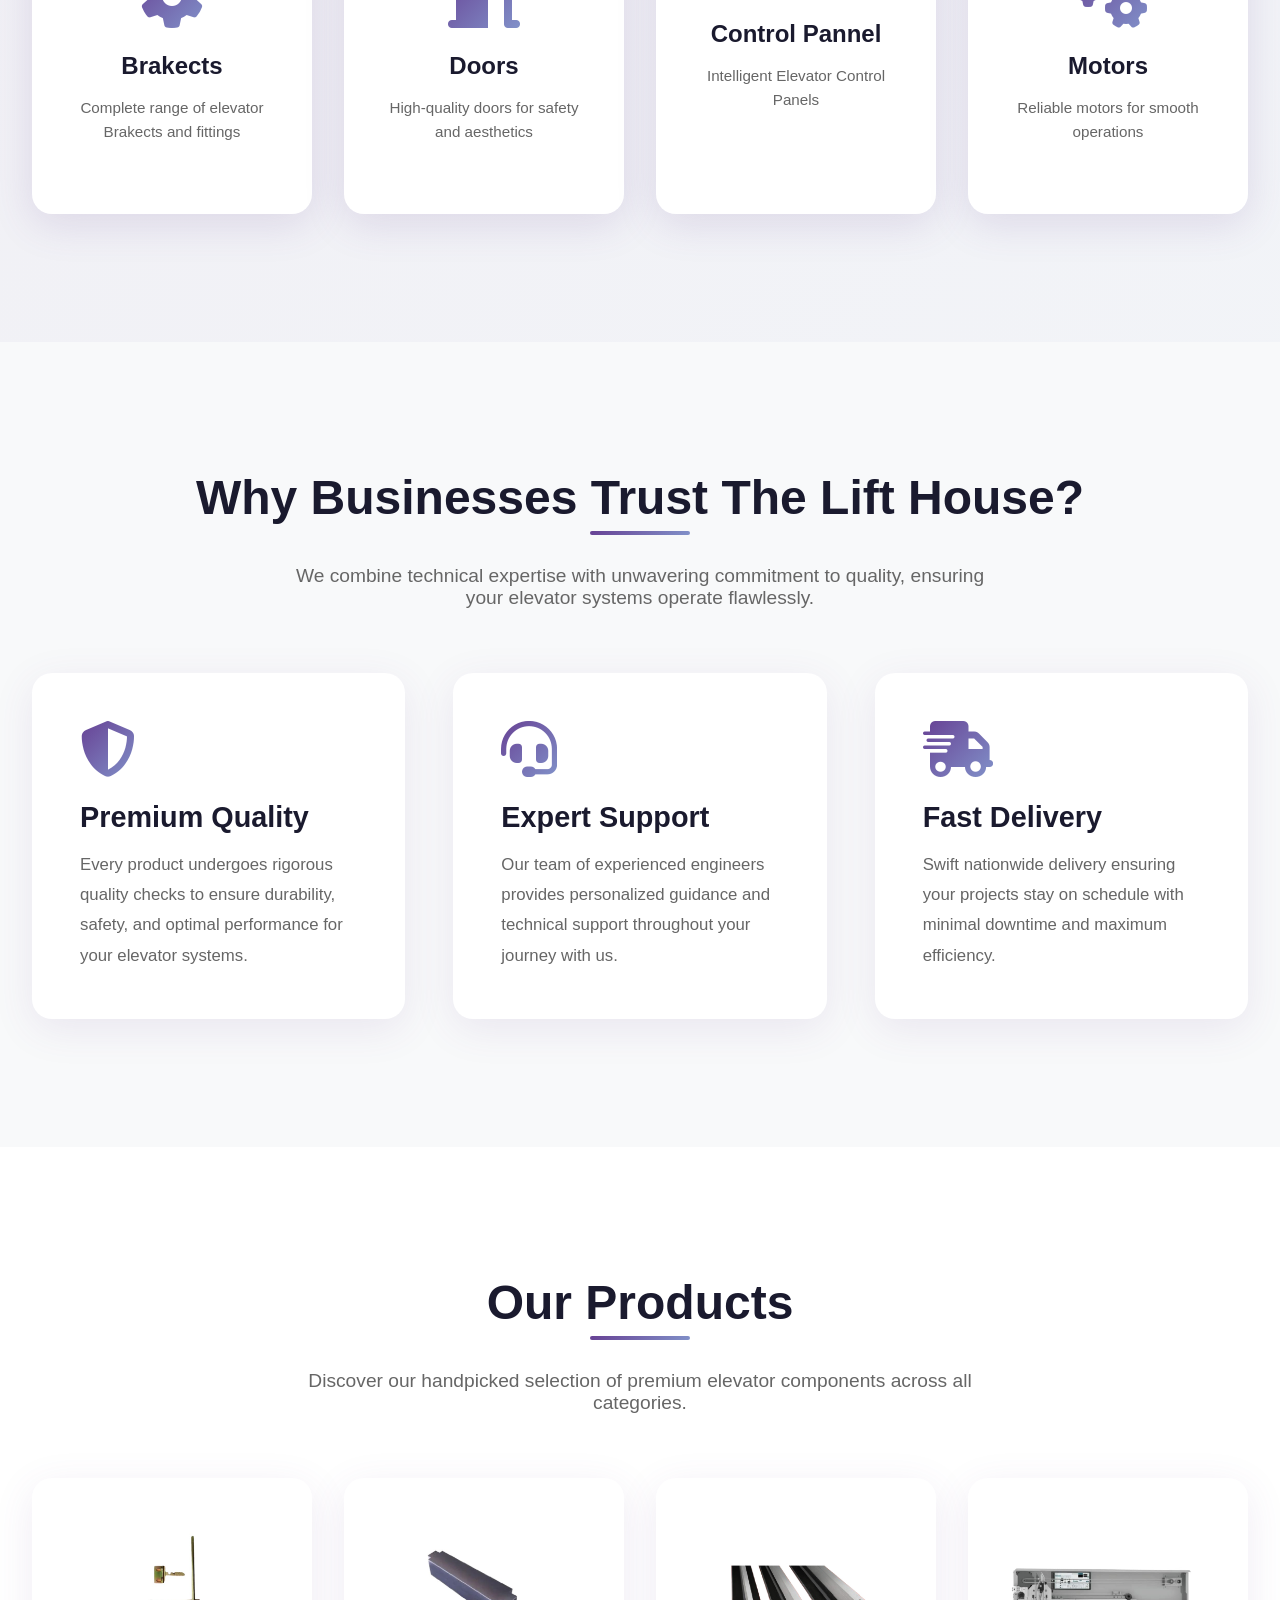
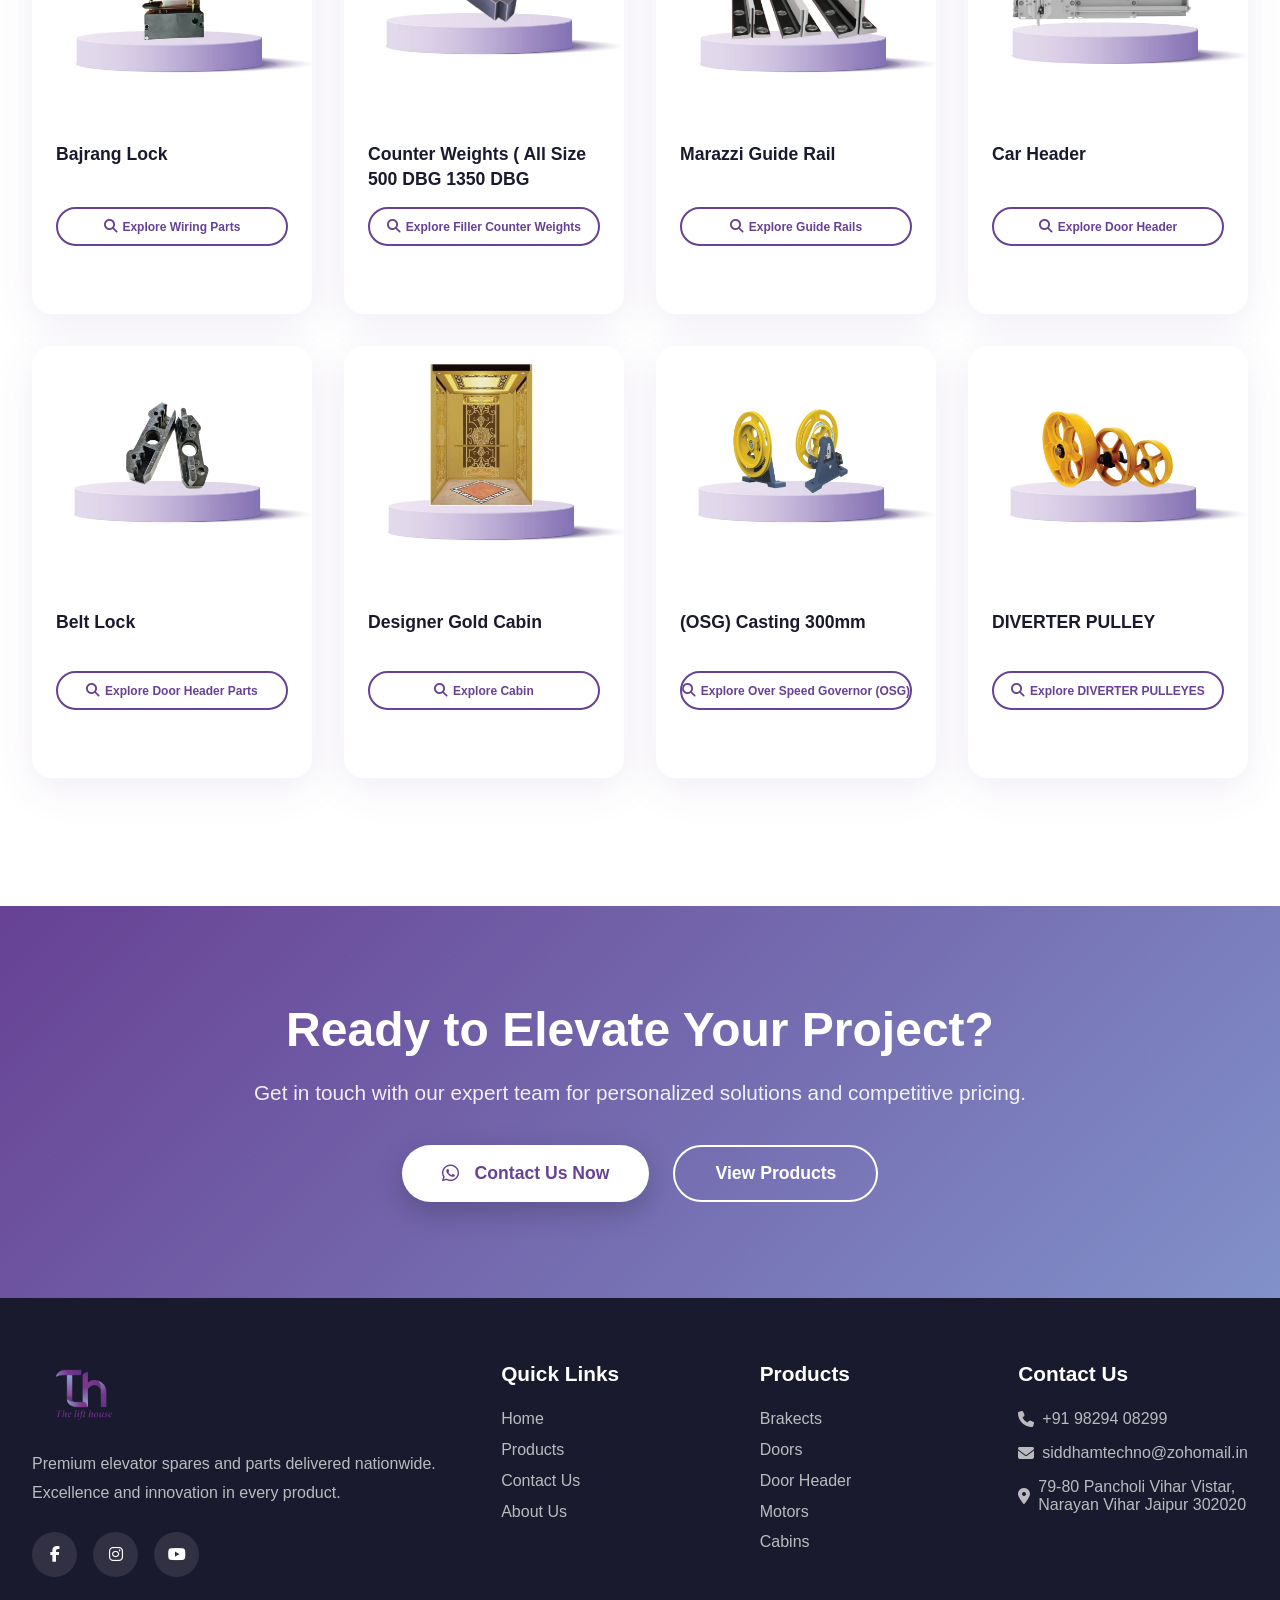
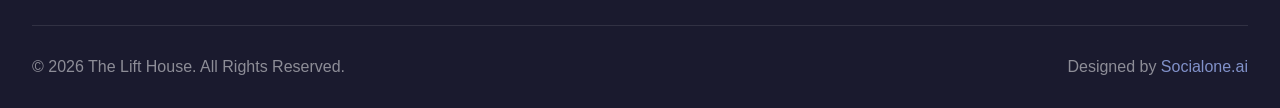
==== commit fd5ca57f: "Feedback updates" ====
--- a/index.html
+++ b/index.html
@@ -2062,7 +2062,7 @@
                     <h3>Contact Us</h3>
                     <div class="footer-contact">
                         <a href="tel:+919829408299"><i class="fa fa-phone"></i> +91 98294 08299</a>
-                        <a href="mailto:siddhamtechno@zohomail.com"><i class="fa fa-envelope"></i> siddhamtechno@zohomail.com</a>
+                        <a href="mailto:siddhamtechno@zohomail.in"><i class="fa fa-envelope"></i> siddhamtechno@zohomail.in</a>
                         <a href="#"><i class="fa fa-map-marker-alt"></i> 79-80 Pancholi Vihar Vistar, Narayan Vihar Jaipur 302020</a>
                     </div>
                 </div>
@@ -2205,7 +2205,7 @@
         message = `Hello! I'm interested in ${data[productId].name}`;
     }
     
-    const whatsappUrl = `https://wa.me/919829408299?text=I%E2%80%99m%20interested%20in%20your%20elevator%20products%2Fservices.`;
+    const whatsappUrl = `https://wa.me/918548903206?text=I%E2%80%99m%20interested%20in%20your%20elevator%20products%2Fservices.`;
     window.open(whatsappUrl, '_blank');
 }
 
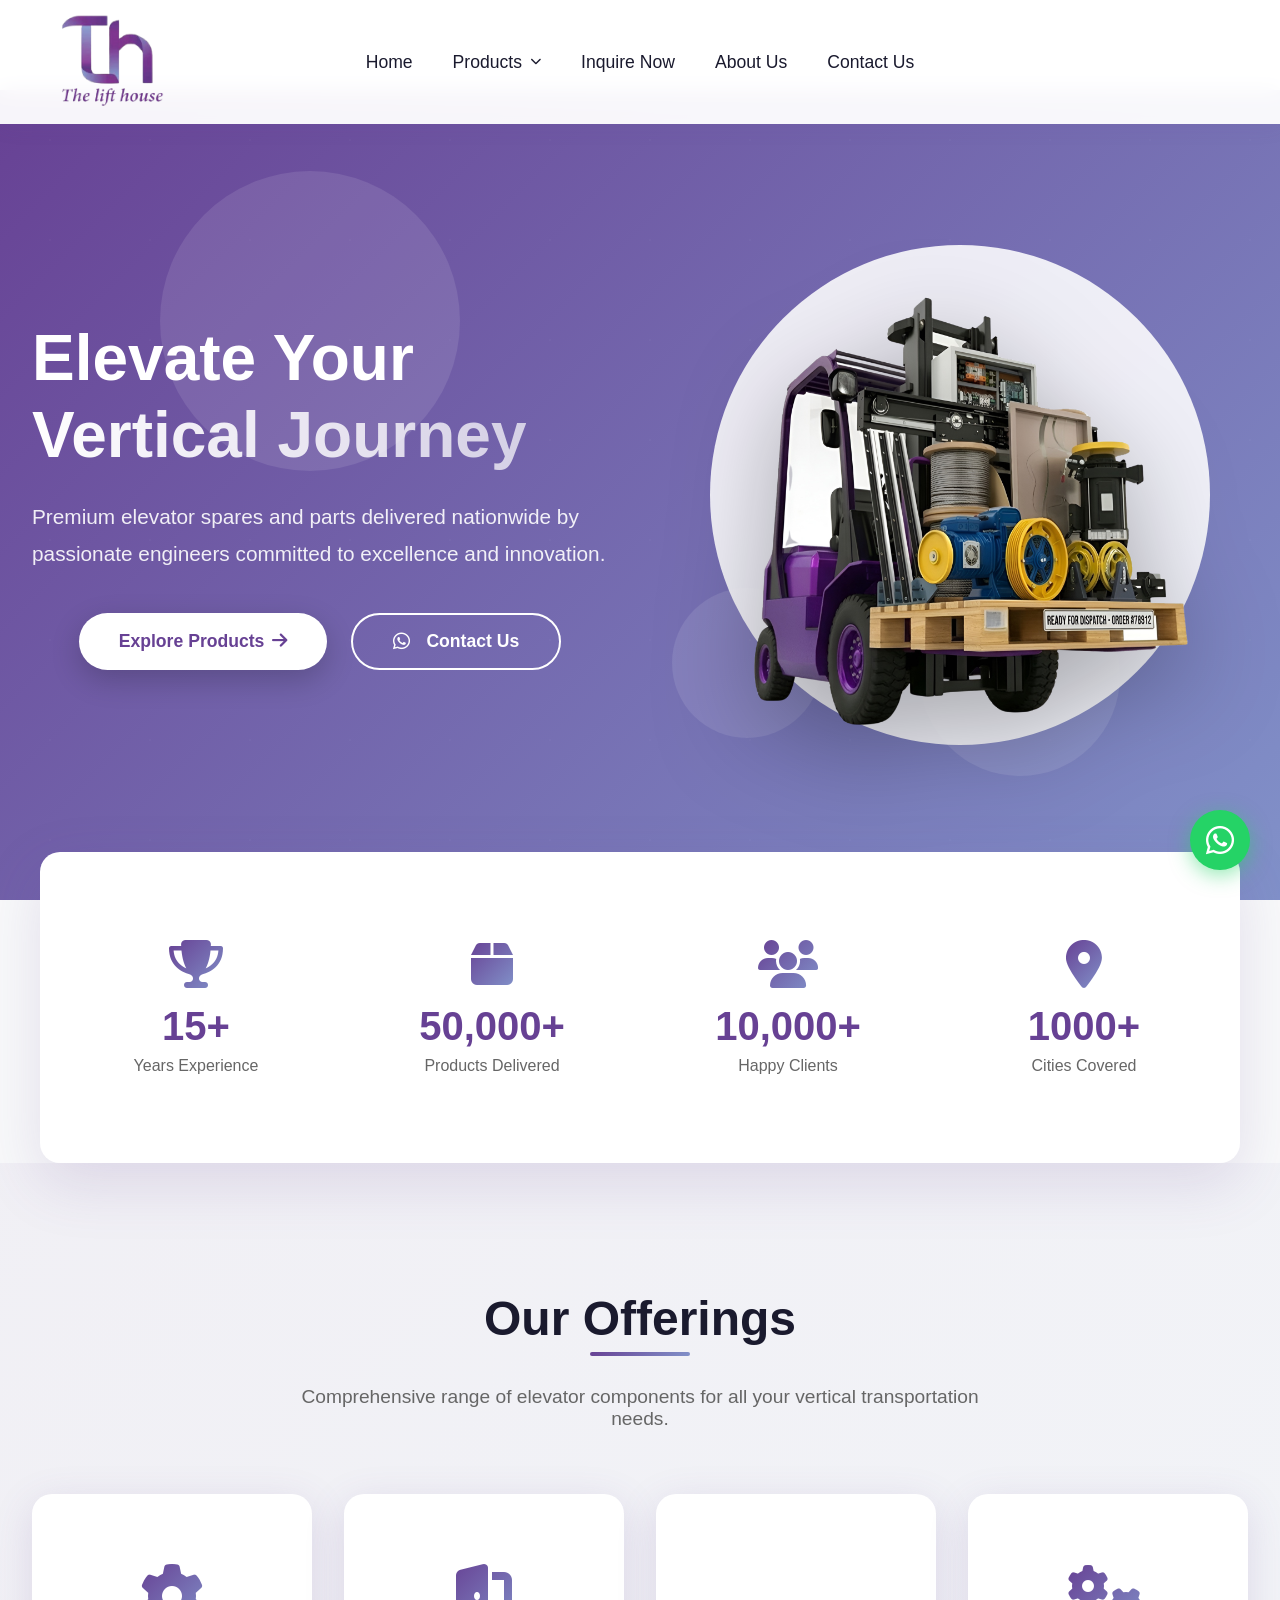
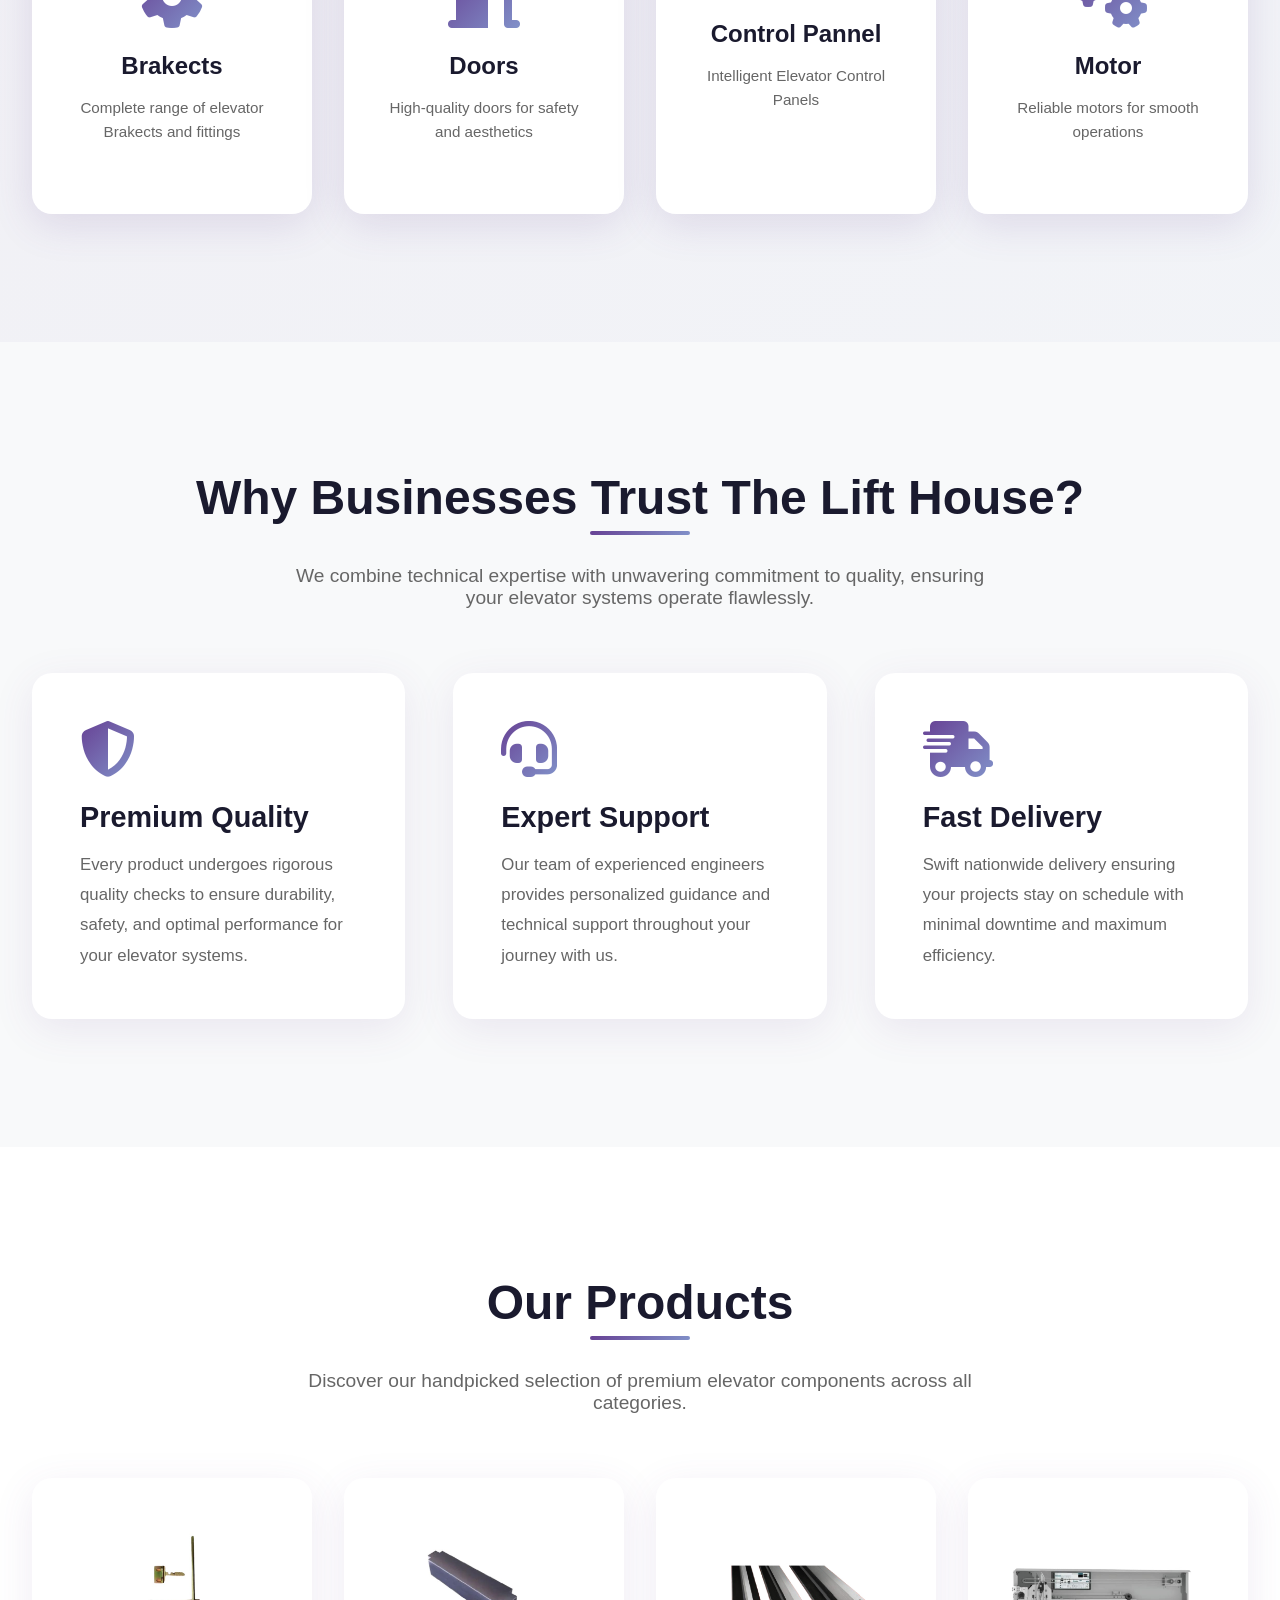
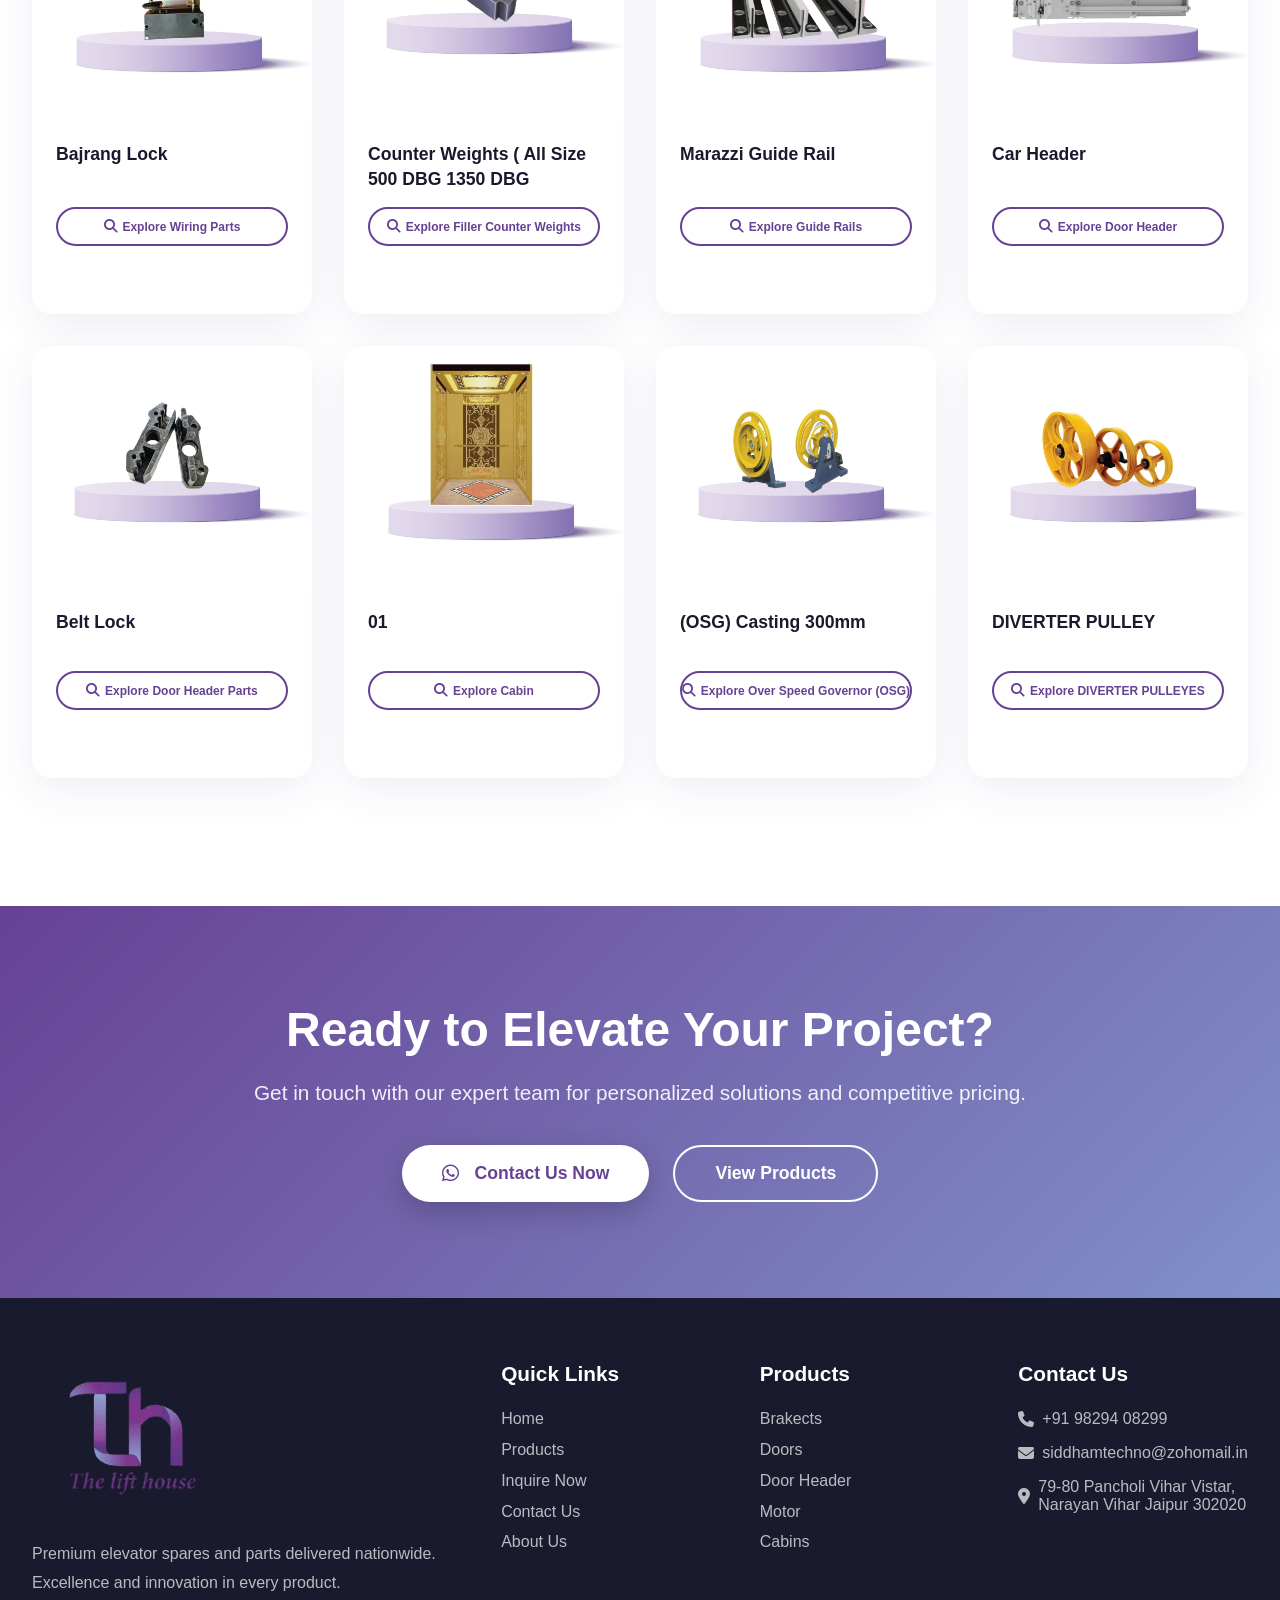
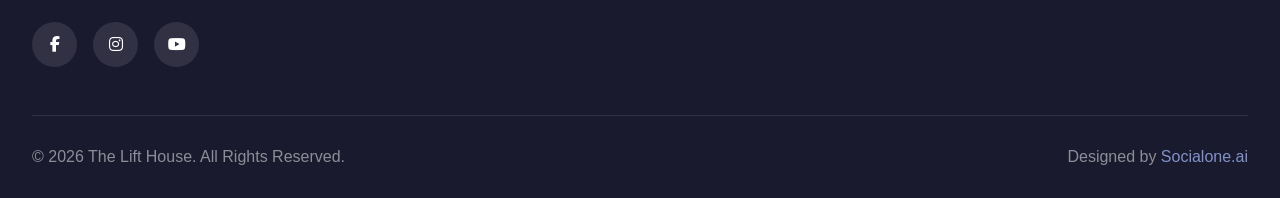
==== commit d0fb3e55: "final changes" ====
--- a/index.html
+++ b/index.html
@@ -62,14 +62,14 @@
 .nav-container {
     max-width: 1400px;
     margin: 0 auto;
-    padding: 1.2rem 2rem;
+    padding: 0rem 2rem;
     display: flex;
     justify-content: space-between;
     align-items: center;
 }
 
 .logo img {
-    height: 60px;
+    height: 120px;
     transition: transform 0.3s ease;
 }
 
@@ -90,7 +90,7 @@
 .nav-links a {
     color: var(--dark);
     font-weight: 500;
-    font-size: 1rem;
+    font-size: 1.1rem;
     position: relative;
     transition: color 0.3s ease;
 }
@@ -450,7 +450,7 @@
     }
 
     .logo img {
-        height: 50px;
+        height: 65px;
     }
 
     .nav-container {
@@ -582,20 +582,43 @@
         }
 
         .hero-image {
+            display: flex;
+            align-items: center;
+            justify-content: center;
             position: relative;
-            animation: slideInRight 1s ease-out;
-        }
-
-        .hero-image img {
-            width: 100%;
+        }
+
+        .hero-image-circle {
+            position: relative;
+            width: 500px;
+            height: 500px;
+            flex-shrink: 0;
+        }
+
+        .hero-image-circle::before {
+            content: '';
+            position: absolute;
+            inset: 0;
+            background: rgba(255, 255, 255, 0.88);
+            border-radius: 50%;
+            z-index: 0;
+        }
+
+        .hero-image-circle img {
+            position: relative;
+            z-index: 1;
+            width: 120%;
+            max-width: none;
             height: auto;
-            filter: drop-shadow(0 20px 40px rgba(0,0,0,0.3));
+            object-fit: contain;
+            filter: drop-shadow(0px 30px 50px rgba(0,0,0,0.3));
             animation: floatImage 3s ease-in-out infinite;
+            transform: translateY(-30px) translateX(-10%);
         }
 
         @keyframes floatImage {
-            0%, 100% { transform: translateY(0); }
-            50% { transform: translateY(-20px); }
+            0%, 100% { transform: translateY(-30px) translateX(-10%); }
+            50% { transform: translateY(-50px) translateX(-10%); }
         }
 
         @keyframes slideInLeft {
@@ -1223,7 +1246,7 @@
         }
 
         .footer-logo img {
-            height: 60px;
+            height: 150px;
             margin-bottom: 1.5rem;
         }
 
@@ -1610,19 +1633,47 @@
             }
 
             /* MOBILE: Hero Section */
-            .hero {
-                min-height: auto;
-                padding: 3rem 1rem;
-            }
-
-            .hero-content {
-                grid-template-columns: 1fr;
-                gap: 2rem;
-            }
-
-            .hero-text h1 {
-                font-size: 2.2rem;
-            }
+            /* MOBILE: Hero Section */
+.hero {
+    min-height: auto;
+    padding: 3rem 1rem;
+    overflow: hidden;
+}
+
+.hero-content {
+    grid-template-columns: 1fr;
+    gap: 2rem;
+    width: 100%;
+    max-width: 100%;
+}
+
+.hero-text h1 {
+    font-size: 2.2rem;
+}
+
+/* MOBILE: Fix hero image circle fixed size */
+.hero-image {
+    width: 100%;
+    justify-content: center;
+}
+
+.hero-image-circle {
+    width: min(320px, 85vw);
+    height: min(320px, 85vw);
+    flex-shrink: 1;
+}
+
+.hero-image-circle img {
+    width: 115%;
+    max-width: none;
+    transform: translateY(-20px) translateX(-8%);
+    animation: floatImageMobile 3s ease-in-out infinite;
+}
+
+@keyframes floatImageMobile {
+    0%, 100% { transform: translateY(-20px) translateX(-8%); }
+    50% { transform: translateY(-35px) translateX(-8%); }
+}
 
             .hero-text p {
                 font-size: 1rem;
@@ -1747,7 +1798,7 @@
         <nav class="nav-container">
             <div class="logo">
                 <a href="index.html">
-                    <img src="./assets/images/index/logoooooooooo-removebg-preview.png" alt="The Lift House">
+                    <img src="./assets/images/index/the-lift-logo-removebg-preview.png" alt="The Lift House">
                 </a>
             </div>
             <ul class="nav-links">
@@ -1769,23 +1820,23 @@
                                 <p>Safety & style</p>
                             </div>
                             <div class="mega-category" onclick="load('Door Header')">
+                                <i class="fa fa-building"></i>
+                                <h4>Door Header</h4>
+                                <p>Modern Design</p>
+                            </div>
+                            <div class="mega-category" onclick="load('Door Header Parts')">
+                                <i class="fa-shield-alt"></i>
+                                <h4>Door Header Parts</h4>
+                                <p>Header components</p>
+                            </div>
+                            <div class="mega-category" onclick="load('Wiring Parts')">
                                 <i class="fa fa-bolt"></i>
-                                <h4>Door Header</h4>
-                                <p>Premium headers</p>
-                            </div>
-                            <div class="mega-category" onclick="load('Headers')">
-                                <i class="fa fa-building"></i>
-                                <h4>Headers</h4>
-                                <p>Modern designs</p>
-                            </div>
-                            <div class="mega-category" onclick="load('Safeties and Hardware')">
-                                <i class="fa fa-shield-alt"></i>
-                                <h4>Safeties and Hardware</h4>
-                                <p>Premium safety</p>
+                                <h4>Wiring Parts</h4>
+                                <p>Advance Systems</p>
                             </div>
                             <div class="mega-category" onclick="load('Motor')">
                                 <i class="fa fa-cogs"></i>
-                                <h4>Motors</h4>
+                                <h4>Motor</h4>
                                 <p>Smooth operation</p>
                             </div>
                             <div class="mega-category" onclick="load('Cabin')">
@@ -1793,9 +1844,9 @@
                                 <h4>Cabins</h4>
                                 <p>Elegant interiors</p>
                             </div>
-                            <div class="mega-category" onclick="load('Control Pannels')">
+                            <div class="mega-category" onclick="load('Control Pannel')">
                                 <i class="fa fa-microchip"></i>
-                                <h4>Control Pannels</h4>
+                                <h4>Control Pannel</h4>
                                 <p>Smart controls</p>
                             </div>
                             <div class="mega-category" onclick="load('Control Panel Spare Parts')">
@@ -1813,9 +1864,9 @@
                                 <h4>Filler Counter Weights</h4>
                                 <p>Balance weights</p>
                             </div>
-                            <div class="mega-category" onclick="load('Guide Rail')">
+                            <div class="mega-category" onclick="load('Guide Rails')">
                                 <i class="fa fa-road"></i>
-                                <h4>Guide Rail</h4>
+                                <h4>Guide Rails</h4>
                                 <p>Track systems</p>
                             </div>
                             <div class="mega-category" onclick="load('Hardware Parts')">
@@ -1837,6 +1888,7 @@
                         </div>
                     </div>
                 </li>
+                <li><a href="inquire.html">Inquire Now</a></li>
                 <li><a href="about-us.html">About Us</a></li>
                 <li><a href="contact.html">Contact Us</a></li>
                 <!-- <li><a href="./assets/catalogue.pdf" target="_blank" download><i class="fa fa-download"></i> Catalogue</a></li> -->
@@ -1869,8 +1921,10 @@
                 </div>
             </div>
             <div class="hero-image">
-                <img src="./assets/images/index/step.svg" alt="Elevator">
+                <div class="hero-image-circle">
+                <img src="./assets/images/index/hdnew.png" alt="Elevator">
             </div>
+</div>
         </div>
     </section>
 
@@ -1957,11 +2011,11 @@
                     <div class="flip-card">
                         <div class="flip-card-front">
                             <i class="fa fa-cogs"></i>
-                            <h3>Motors</h3>
+                            <h3>Motor</h3>
                             <p>Reliable motors for smooth operations</p>
                         </div>
                         <div class="flip-card-back">
-                            <h3>Motors</h3>
+                            <h3>Motor</h3>
                             <p>High-performance motors ensuring smooth and efficient elevator operation</p>
                             <button class="explore-btn">View Products</button>
                         </div>
@@ -2027,7 +2081,7 @@
             <div class="footer-grid">
                 <div>
                     <div class="footer-logo">
-                        <a href="index.html"><img src="./assets/images/index/logoooooooooo-removebg-preview.png" alt="The Lift House"></a>
+                        <a href="index.html"><img src="./assets/images/index/the-lift-logo-removebg-preview.png" alt="The Lift House"></a>
                     </div>
                     <p class="footer-about">
                         Premium elevator spares and parts delivered nationwide. Excellence and innovation in every product.
@@ -2043,6 +2097,7 @@
                     <ul class="footer-links">
                         <li><a href="index.html">Home</a></li>
                         <li><a href="products.html">Products</a></li>
+                        <li><a href="inquire.html">Inquire Now</a></li>
                         <li><a href="contact.html">Contact Us</a></li>
                         <li><a href="about-us.html" class="active">About Us</a></li>
                         <!-- <li><a href="./assets/catalogue.pdf" target="_blank" download><i class="fa fa-download"></i> Catalogue</a></li> -->
@@ -2054,7 +2109,7 @@
                         <li><a href="javascript:void(0);" onclick="load('Brakects')">Brakects</a></li>
                         <li><a href="javascript:void(0);" onclick="load('Doors')">Doors</a></li>
                         <li><a href="javascript:void(0);" onclick="load('Door Header')">Door Header</a></li>
-                        <li><a href="javascript:void(0);" onclick="load('Motors')">Motors</a></li>
+                        <li><a href="javascript:void(0);" onclick="load('Motor')">Motor</a></li>
                         <li><a href="javascript:void(0);" onclick="load('Cabin')">Cabins</a></li>
                     </ul>
                 </div>
@@ -2198,14 +2253,14 @@
 
     // Buy now function (WhatsApp)
     function buy_now(productId) {
-    const phoneNumber = "+919829408299";
+    const phoneNumber = "919351118772";
     let message = "Hello! I'm interested in your elevator products.";
     
     if (productId >= 0 && typeof data !== 'undefined' && data[productId]) {
         message = `Hello! I'm interested in ${data[productId].name}`;
     }
     
-    const whatsappUrl = `https://wa.me/918548903206?text=I%E2%80%99m%20interested%20in%20your%20elevator%20products%2Fservices.`;
+    const whatsappUrl = `https://wa.me/${phoneNumber}?text=${encodeURIComponent(message)}`;
     window.open(whatsappUrl, '_blank');
 }
 
@@ -2227,9 +2282,9 @@
         const categoryIcons = {
             'Brakects': 'fa-cog',
             'Doors': 'fa-door-open',
-            'Electricals': 'fa-bolt',
-            'Headers': 'fa-building',
-            'Safeties and Hardware': 'fa-shield-alt',
+            'Wiring Parts': 'fa-bolt',
+            'Door Header': 'fa-building',
+            'Door Header Parts': 'fa-shield-alt',
             'Motor': 'fa-cogs',
             'Cabin': 'fa-cube',
             'Control Pannels': 'fa-microchip',
@@ -2269,12 +2324,13 @@
     const fileName = pathParts[pathParts.length - 1];
     const productName = fileName
         .replace(/\.(jpg|jpeg|png|gif|webp)$/i, '')
+        .replace(/(\d)-(\d)/g, '$1 - $2')
         .replace(/[-_]/g, ' ')
         .trim();
     
-    const phoneNumber = "+919829408299";
+    const phoneNumber = "919351118772"; // no + needed for wa.me
     const whatsappMessage = encodeURIComponent(`Hello! I'm interested in ${productName} from ${categoryName}`);
-    const whatsappUrl = `https://wa.me/919829408299?text=I%E2%80%99m%20interested%20in%20your%20elevator%20products%2Fservices.`;
+    const whatsappUrl = `https://wa.me/${phoneNumber}?text=${whatsappMessage}`;
     
     offeringsHTML += `
         <div class="offering-card">
